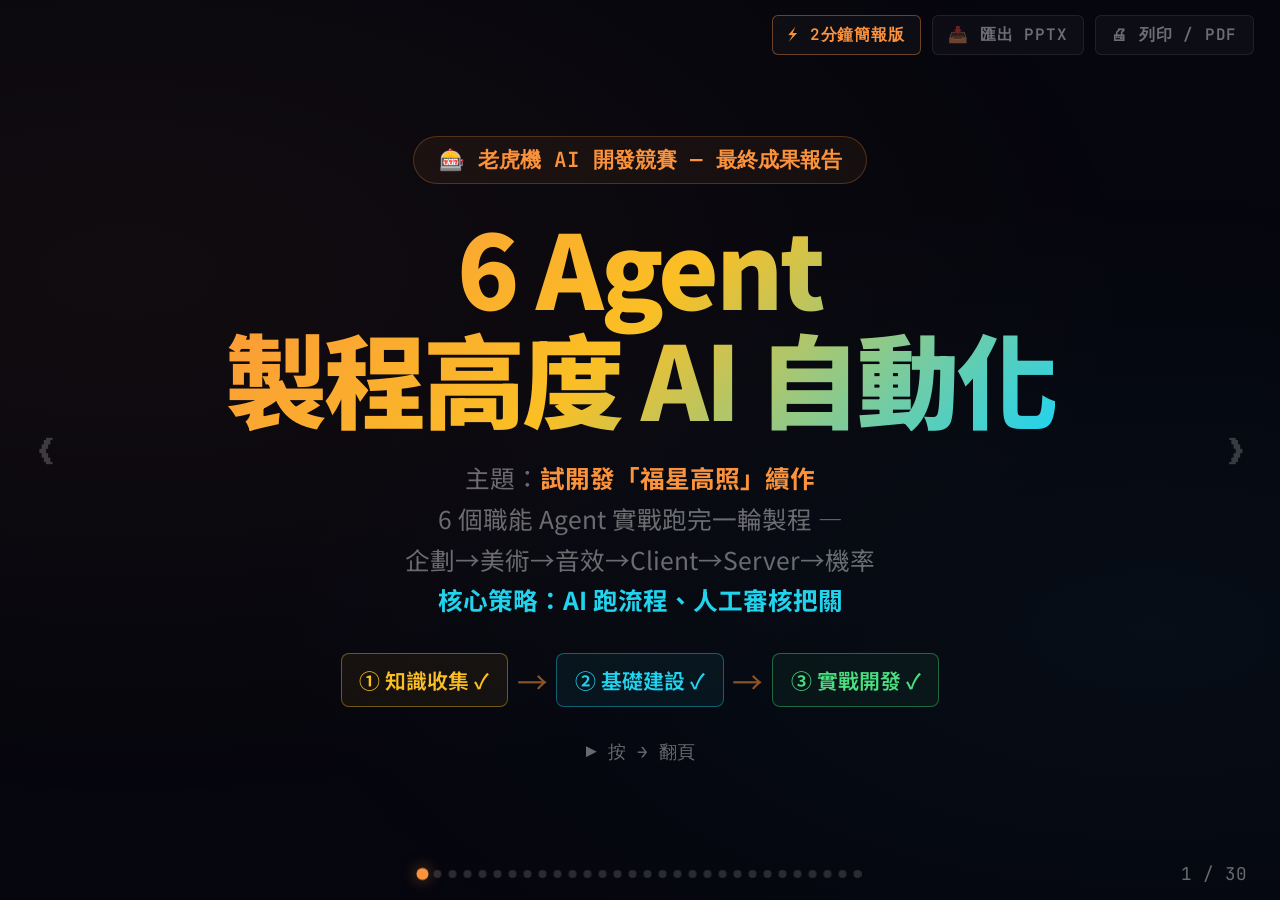
==== index.html @ bd250a68 "資安頁改框架(誠實縮範圍)：標題/lead 從『不只權限防注入冒充』(像全平台資安) 改為『守住最危險的兩個面——自動排程×記憶寫入』；lead 納入威脅模型(內部部署無對外服務攻擊面→真正風險在排程" ====
<!DOCTYPE html>
<html lang="zh-TW">
<head>
<meta charset="UTF-8">
<meta name="viewport" content="width=device-width, initial-scale=1.0">
<title>老虎機 AI 開發競賽 — 最終成果報告</title>
<link rel="preconnect" href="https://fonts.googleapis.com">
<link href="https://fonts.googleapis.com/css2?family=Noto+Sans+TC:wght@400;500;700;900&family=JetBrains+Mono:wght@400;600;700&display=swap" rel="stylesheet">
<style>
:root {
  --void: #06060e; --slab: #0c0c1a; --raised: #111128;
  --stroke: rgba(255,255,255,.08); --dim: rgba(255,255,255,.4); --txt: #e8e8f0;
  --purple: #b07aff; --cyan: #22d3ee; --lime: #4ade80;
  --amber: #fbbf24; --rose: #fb7185; --orange: #fb923c; --blue: #60a5fa;
  --mono: 'JetBrains Mono', monospace; --sans: 'Noto Sans TC', system-ui, sans-serif;
}
*,*::before,*::after{margin:0;padding:0;box-sizing:border-box}
html{font-size:22px}
body{font-family:var(--sans);background:var(--void);color:var(--txt);height:100vh;width:100vw;overflow:hidden;-webkit-font-smoothing:antialiased}
body::after{content:'';position:fixed;inset:0;background:radial-gradient(ellipse 80% 60% at 10% 30%,rgba(251,146,60,.05),transparent),radial-gradient(ellipse 70% 50% at 90% 70%,rgba(34,211,238,.04),transparent);pointer-events:none;z-index:0}
#progress{position:fixed;top:0;left:0;height:3px;z-index:200;background:linear-gradient(90deg,var(--orange),var(--amber),var(--cyan));transition:width .35s ease}
.deck{position:relative;width:100vw;height:100vh;z-index:1}
.slide{position:absolute;inset:0;display:flex;padding:1.5rem 4vw;opacity:0;pointer-events:none;transition:opacity .45s ease;overflow-y:auto}
.slide.active{opacity:1;pointer-events:auto}
.inner{width:100%;max-width:none;display:flex;flex-direction:column;gap:1.1rem;margin:auto}
.eyebrow{font-family:var(--mono);font-size:.85rem;font-weight:600;letter-spacing:.18em;text-transform:uppercase;color:var(--orange)}
h2{font-size:clamp(1.8rem,3.3vw,3rem);font-weight:900;line-height:1.2;letter-spacing:-.02em}
.lead{font-size:1.12rem;color:var(--dim);line-height:1.65;max-width:62ch}
.accent-p{color:var(--purple);font-weight:700} .accent-c{color:var(--cyan);font-weight:700}
.accent-l{color:var(--lime);font-weight:700} .accent-a{color:var(--amber);font-weight:700}
.accent-r{color:var(--rose);font-weight:700} .accent-o{color:var(--orange);font-weight:700}
.accent-b{color:var(--blue);font-weight:700}
.panel{background:var(--slab);border:1px solid var(--stroke);border-radius:10px;padding:1.4rem 1.5rem;position:relative;overflow:hidden}
.panel::before{content:'';position:absolute;top:0;left:0;right:0;height:2px}
.panel-p::before{background:var(--purple)} .panel-c::before{background:var(--cyan)}
.panel-l::before{background:var(--lime)} .panel-a::before{background:var(--amber)}
.panel-r::before{background:var(--rose)} .panel-o::before{background:var(--orange)}
.panel-b::before{background:var(--blue)}
.panel-title{font-size:1.2rem;font-weight:700;margin-bottom:.4rem}
.panel-body{font-size:1.05rem;color:var(--dim);line-height:1.6}
.g2{display:grid;grid-template-columns:1fr 1fr;gap:1.1rem}
.g3{display:grid;grid-template-columns:repeat(3,1fr);gap:1.1rem}
.g4{display:grid;grid-template-columns:repeat(4,1fr);gap:1rem}
.pill{display:inline-flex;align-items:center;gap:.35rem;border-radius:99px;padding:.3rem .9rem;font-size:.95rem;font-weight:600;border:1px solid}
.pill-o{background:rgba(251,146,60,.1);border-color:rgba(251,146,60,.3);color:var(--orange)}
.pill-c{background:rgba(34,211,238,.08);border-color:rgba(34,211,238,.25);color:var(--cyan)}
.pill-a{background:rgba(251,191,36,.1);border-color:rgba(251,191,36,.3);color:var(--amber)}
.pill-l{background:rgba(74,222,128,.1);border-color:rgba(74,222,128,.3);color:var(--lime)}
.pill-p{background:rgba(176,122,255,.1);border-color:rgba(176,122,255,.3);color:var(--purple)}
.pill-r{background:rgba(251,113,133,.1);border-color:rgba(251,113,133,.3);color:var(--rose)}
.pill-b{background:rgba(96,165,250,.1);border-color:rgba(96,165,250,.3);color:var(--blue)}
.pipe{display:flex;align-items:center;gap:.4rem;flex-wrap:wrap;justify-content:center}
.node{background:var(--raised);border:1.5px solid var(--stroke);border-radius:8px;padding:.6rem 1rem;font-weight:600;font-size:1.05rem;text-align:center;white-space:nowrap}
.arrow{color:var(--orange);opacity:.55;font-size:1.4rem;flex-shrink:0}
.hero-title{font-size:clamp(3.5rem,8vw,6rem);font-weight:900;line-height:1.08;letter-spacing:-.03em;background:linear-gradient(135deg,var(--orange),var(--amber) 50%,var(--cyan));-webkit-background-clip:text;-webkit-text-fill-color:transparent;background-clip:text}
.hero-badge{font-family:var(--mono);font-size:.95rem;font-weight:600;color:var(--orange);border:1px solid rgba(251,146,60,.25);background:rgba(251,146,60,.06);padding:.4rem 1.1rem;border-radius:99px;display:inline-block}
.hero-hint{font-family:var(--mono);font-size:.8rem;color:var(--dim)}
.metric{font-family:var(--mono);font-weight:700;line-height:1;font-size:clamp(1.8rem,4vw,3rem)}
.metric-label{font-size:.8rem;color:var(--dim);margin-top:.3rem}
.fill{border:1.5px dashed rgba(251,191,36,.45);background:rgba(251,191,36,.04);border-radius:8px;padding:.7rem .9rem;color:var(--amber);font-size:.85rem;line-height:1.6}
.fill::before{content:'✎ 待補　';font-family:var(--mono);font-weight:600;font-size:.72rem;letter-spacing:.05em;opacity:.85}
/* architecture layers */
.layers{display:flex;flex-direction:column;gap:.45rem}
.layer{display:grid;grid-template-columns:9rem 1fr;gap:.8rem;align-items:center;background:var(--slab);border:1px solid var(--stroke);border-left-width:3px;border-radius:9px;padding:.5rem .85rem}
.ly-name{font-weight:800;font-size:.9rem;line-height:1.15}
.ly-en{font-family:var(--mono);font-size:.6rem;letter-spacing:.08em;color:var(--dim);text-transform:uppercase;display:block;margin-top:.1rem}
.ly-body{display:flex;flex-wrap:wrap;gap:.35rem}
.chip{display:inline-flex;align-items:center;gap:.25rem;border:1px solid var(--stroke);background:var(--raised);border-radius:6px;padding:.22rem .55rem;font-size:.74rem;font-weight:600;white-space:nowrap;color:var(--txt)}
.chip b{font-weight:800}
.chip .k{font-family:var(--mono);font-size:.6rem;color:var(--dim);margin-right:.1rem}
/* process flow */
.flow{display:flex;align-items:stretch;gap:.3rem;justify-content:center;flex-wrap:wrap}
.stage{flex:1;min-width:8rem;background:var(--slab);border:1px solid var(--stroke);border-top-width:3px;border-radius:9px;padding:.7rem .7rem;text-align:center}
.stage .st-no{font-family:var(--mono);font-size:.7rem;color:var(--dim)}
.stage .st-t{font-weight:800;font-size:.95rem;margin:.15rem 0 .3rem}
.stage .st-d{font-size:.74rem;color:var(--dim);line-height:1.4}
.gate{display:flex;flex-direction:column;align-items:center;justify-content:center;color:var(--amber);font-size:.7rem;font-weight:700;align-self:center;min-width:2.4rem}
.gate .g-ico{font-size:1.2rem}
.loopbar{display:flex;align-items:center;gap:.6rem;border:1px dashed;border-radius:9px;padding:.55rem .9rem;font-size:.85rem}
.loop-rework{border-color:rgba(251,113,133,.4);background:rgba(251,113,133,.05)}
.loop-knowledge{border-color:rgba(74,222,128,.4);background:rgba(74,222,128,.05)}
.loop-ico{font-size:1.3rem;flex-shrink:0}
/* screenshots */
.shot{border:1px solid var(--stroke);border-radius:8px;overflow:hidden;background:#000;display:block;position:relative}
.shot img{display:block;width:100%;height:auto}
.shot::after{content:'🔍 點擊放大';position:absolute;top:6px;right:6px;font-family:var(--mono);font-size:.62rem;color:#fff;background:rgba(0,0,0,.62);border:1px solid rgba(255,255,255,.3);border-radius:5px;padding:.12rem .45rem;pointer-events:none;z-index:2}
.shot:hover::after{background:rgba(34,211,238,.85);color:#06060e}
.cap{font-size:.72rem;color:var(--dim);font-family:var(--mono);margin-top:.35rem;line-height:1.4}
/* screenshot placeholder slot (user fills later) */
.shot-slot{border:2px dashed rgba(34,211,238,.45);background:rgba(34,211,238,.04);border-radius:10px;display:flex;flex-direction:column;align-items:center;justify-content:center;text-align:center;padding:1.3rem 1rem;width:100%;height:100%;min-height:200px}
.shot-slot .ss-ico{font-size:1.9rem;opacity:.75}
.shot-slot .ss-t{font-weight:800;color:var(--cyan);margin-top:.45rem;font-size:1rem}
.shot-slot .ss-d{font-size:.78rem;color:var(--dim);margin-top:.3rem;line-height:1.5;max-width:34ch}
.shot-slot .ss-src{font-family:var(--mono);font-size:.68rem;color:var(--amber);margin-top:.6rem;border:1px solid rgba(251,191,36,.35);border-radius:6px;padding:.25rem .6rem;line-height:1.5}
/* function index */
.fidx{display:grid;grid-template-columns:repeat(3,1fr);gap:.7rem}
.fcard{background:var(--slab);border:1px solid var(--stroke);border-left-width:3px;border-radius:9px;padding:.8rem .9rem}
.fcard .fc-h{font-weight:800;font-size:1rem;margin-bottom:.25rem}
.fcard .fc-cap{font-size:.72rem;color:var(--dim);line-height:1.45;margin-bottom:.45rem}
.fcard .fc-link{font-family:var(--mono);font-size:.7rem;color:var(--amber);border:1px dashed rgba(251,191,36,.4);border-radius:6px;padding:.25rem .5rem;display:inline-block}
.fcard a.fc-link-live{color:#0a0a12;background:var(--amber);border:1px solid var(--amber);border-style:solid;font-weight:800;text-decoration:none;transition:filter .15s,transform .15s}
.fcard a.fc-link-live:hover{filter:brightness(1.1);transform:translateX(2px)}
.slide.active .a{animation:rise .5s ease both}
.slide.active .a:nth-child(1){animation-delay:.02s}
.slide.active .a:nth-child(2){animation-delay:.06s}
.slide.active .a:nth-child(3){animation-delay:.1s}
.slide.active .a:nth-child(4){animation-delay:.14s}
.slide.active .a:nth-child(5){animation-delay:.18s}
.slide.active .a:nth-child(6){animation-delay:.22s}
@keyframes rise{from{opacity:0;transform:translateY(10px)}to{opacity:1;transform:translateY(0)}}
.dots{position:fixed;bottom:1rem;left:50%;transform:translateX(-50%);display:flex;gap:7px;z-index:99;max-width:80vw;flex-wrap:wrap;justify-content:center}
.dot{width:8px;height:8px;border-radius:50%;background:rgba(255,255,255,.15);border:none;cursor:pointer;transition:all .25s}
.dot.on{background:var(--orange);transform:scale(1.5);box-shadow:0 0 10px rgba(251,146,60,.5)}
.nav-btn{position:fixed;top:50%;transform:translateY(-50%);font-size:1.6rem;color:rgba(255,255,255,.2);background:none;border:none;cursor:pointer;padding:1.2rem;z-index:99;transition:color .2s}
.nav-btn:hover{color:var(--orange)}
.nav-prev{left:.4rem} .nav-next{right:.4rem}
.pg{position:fixed;bottom:.7rem;right:1.5rem;font-family:var(--mono);font-size:.8rem;color:var(--dim);z-index:99}
.topbar{position:fixed;top:.7rem;right:1.2rem;z-index:120;display:flex;gap:.5rem}
.btn{font-family:var(--mono);font-size:.72rem;font-weight:600;letter-spacing:.05em;color:var(--dim);border:1px solid var(--stroke);background:rgba(255,255,255,.03);padding:.35rem .7rem;border-radius:6px;cursor:pointer;transition:all .2s}
.btn:hover{color:var(--orange);border-color:rgba(251,146,60,.4)}
.timeline{display:grid;grid-template-columns:6rem 1fr;gap:.4rem .8rem;font-size:1rem}
.timeline .t-date{color:var(--amber);font-family:var(--mono);font-weight:600;text-align:right;font-size:.9rem}
.timeline .t-bar{border-left:2px solid rgba(255,255,255,.1);padding-left:.8rem;padding-bottom:.6rem}
/* comparison table (vs personal agent) */
.cmp{border:1px solid var(--stroke);border-radius:12px;overflow:hidden;background:var(--slab)}
.cmp-row{display:grid;grid-template-columns:6.5rem 1fr 1.25fr}
.cmp-row>div{padding:.6rem .85rem;font-size:.84rem;line-height:1.5;border-top:1px solid var(--stroke);display:flex;align-items:center;gap:.4rem}
.cmp-row:first-child>div{border-top:none}
.cmp-row .lbl{font-weight:800;color:var(--purple);background:rgba(176,122,255,.06);font-size:.85rem}
.cmp-row .them{color:var(--dim)}
.cmp-row .you{background:rgba(74,222,128,.06)}
.cmp-row .ic{flex:none;font-weight:800}
.cmp-row .them .ic{color:var(--rose)} .cmp-row .you .ic{color:var(--lime)}
.cmp-head>div{font-weight:800;font-size:.82rem;padding:.65rem .85rem}
.cmp-head .lbl{background:transparent;color:var(--dim)}
.cmp-head .them{color:var(--rose);background:rgba(251,113,133,.1)}
.cmp-head .you{color:var(--lime);background:rgba(74,222,128,.12)}
@media(max-width:900px){.cmp-row{grid-template-columns:4.5rem 1fr 1fr}.cmp-row>div{font-size:.7rem;padding:.4rem .5rem}}
/* architecture flow diagram */
.archflow{display:flex;flex-direction:column;align-items:center;gap:.3rem}
.arch-box{width:100%;background:var(--raised);border:1px solid var(--stroke);border-top:3px solid var(--ac,var(--stroke));border-radius:9px;padding:.55rem .9rem;font-size:.88rem;text-align:center}
.arch-ar{color:var(--orange);font-weight:700;font-size:.78rem;font-family:var(--mono);opacity:.85;line-height:1}
.arch-agents{display:flex;gap:.5rem;flex-wrap:wrap;justify-content:center;width:100%}
.arch-agents .ag{flex:1;min-width:5.2rem;text-align:center;background:var(--raised);border:1px solid var(--stroke);border-bottom:3px solid var(--ac);border-radius:9px;padding:.5rem .35rem;font-weight:800;font-size:.9rem;color:var(--txt)}
.arch-3{display:grid;grid-template-columns:repeat(3,1fr);gap:.5rem;width:100%}
.arch-3 .arch-box{text-align:left}
@media(max-width:900px){.arch-3{grid-template-columns:1fr}.arch-agents .ag{min-width:28%}}
@media(max-width:900px){html{font-size:16px}.slide{padding:1rem .8rem}.inner{gap:.7rem}.g2,.g3,.g4,.fidx{grid-template-columns:1fr}.nav-btn{display:none}.hero-title{font-size:2rem}.flow{flex-direction:column}.gate{flex-direction:row;gap:.4rem}}
@media print{body{height:auto;overflow:visible}.slide{position:relative;opacity:1!important;page-break-after:always;height:100vh}.nav-btn,.dots,.pg,.topbar,#progress{display:none}}
</style>
</head>
<body>
<div id="progress" style="width:0"></div>
<div class="topbar"><a class="btn" href="pitch.html" style="text-decoration:none;color:var(--orange);border-color:rgba(251,146,60,.4)">⚡ 2分鐘簡報版</a><button class="btn" id="pptxBtn">📥 匯出 PPTX</button><button class="btn" onclick="window.print()">🖨 列印 / PDF</button></div>
<div class="deck">

<!-- 0 · COVER -->
<section class="slide active" data-slide="0">
<div class="inner" style="align-items:center;text-align:center;gap:1.2rem">
  <div class="a hero-badge">&#127920; 老虎機 AI 開發競賽 &mdash; 最終成果報告</div>
  <h1 class="a hero-title">6 Agent<br>製程高度 AI 自動化</h1>
  <p class="a lead" style="text-align:center;margin:0 auto">
    主題：<strong class="accent-o">試開發「福星高照」續作</strong><br>
    6 個職能 Agent 實戰跑完一輪製程 &mdash; <span style="white-space:nowrap">企劃→美術→音效→Client→Server→機率</span><br>
    <strong class="accent-c">核心策略：AI 跑流程、人工審核把關</strong>
  </p>
  <div class="a pipe" style="margin:.3rem 0">
    <div class="node" style="border-color:rgba(251,191,36,.4);background:rgba(251,191,36,.06);color:var(--amber);padding:.5rem .8rem;font-size:.95rem">&#9312; 知識收集 ✓</div>
    <div class="arrow">&rarr;</div>
    <div class="node" style="border-color:rgba(34,211,238,.4);background:rgba(34,211,238,.06);color:var(--cyan);padding:.5rem .8rem;font-size:.95rem">&#9313; 基礎建設 ✓</div>
    <div class="arrow">&rarr;</div>
    <div class="node" style="border-color:rgba(74,222,128,.4);background:rgba(74,222,128,.06);color:var(--lime);padding:.5rem .8rem;font-size:.95rem">&#9314; 實戰開發 ✓</div>
  </div>
  <div class="a hero-hint">&#9654; 按 → 翻頁</div>
</div>
</section>
<!-- 1 · 摘要 -->
<section class="slide" data-slide="1">
<div class="inner">
  <div><span class="a eyebrow" style="color:var(--cyan)">Executive Summary</span><h2 class="a">一頁看懂這次競賽成果</h2></div>
  <div class="a g4">
    <div class="panel panel-c" style="padding:1rem;text-align:center"><div class="metric accent-c">6</div><div class="metric-label">職能 Agent 全數上線運作</div></div>
    <div class="panel panel-l" style="padding:1rem;text-align:center"><div class="metric accent-l">1</div><div class="metric-label">完整老虎機 Demo（福星高照）</div></div>
    <div class="panel panel-a" style="padding:1rem;text-align:center"><div class="metric accent-a">3 階段</div><div class="metric-label">知識收集→建置→實戰，製程跑通</div></div>
    <div class="panel panel-o" style="padding:1rem;text-align:center"><div class="metric accent-o">越做越快</div><div class="metric-label">各職能實測已縮短部分開發時間；全製程化進行中</div></div>
  </div>
  <div class="a g3">
    <div class="panel panel-r" style="padding:1.1rem"><div class="panel-title" style="color:var(--rose);font-size:1.05rem">做了什麼</div><div class="panel-body" style="font-size:.9rem">為 6 個職能各建一個 AI Agent，以<strong>試開發福星高照續作</strong>為場景，跑通完整開發製程。</div></div>
    <div class="panel panel-c" style="padding:1.1rem"><div class="panel-title" style="color:var(--cyan);font-size:1.05rem">怎麼做</div><div class="panel-body" style="font-size:.9rem"><strong class="accent-c">AI 跑流程、人工審核把關</strong>；串行流程改為多職能平行，搭配記憶與自動學習迴路。</div></div>
    <div class="panel panel-l" style="padding:1.1rem"><div class="panel-title" style="color:var(--lime);font-size:1.05rem">價值</div><div class="panel-body" style="font-size:.9rem">真正的成果是<strong class="accent-l">一套會持續累積經驗、讓每款老虎機越做越快的 AI 製程框架</strong>，這款「福星高照」是它跑出的第一個成品。</div></div>
  </div>
</div>
</section>
<!-- 2 · 痛點與目標 -->
<section class="slide" data-slide="2">
<div class="inner">
  <div><span class="a eyebrow">Problem &amp; Goal</span><h2 class="a">為什麼做：痛點 → 對應目標</h2></div>
  <p class="a lead" style="font-size:.95rem;max-width:none">本次以「<strong class="accent-o">試開發福星高照續作</strong>、沿用既有 Code／素材」為場景，專注驗證 AI 製程能不能解掉這三個長年痛點：</p>
  <div class="a" style="display:grid;grid-template-columns:1fr 2rem 1fr;gap:.6rem;align-items:stretch;font-size:.92rem;line-height:1.45">
    <div style="font-weight:800;color:var(--rose);font-size:.85rem">&#128293; 開發痛點</div><div></div><div style="font-weight:800;color:var(--lime);font-size:.85rem">&#127919; 對應目標（怎麼解）</div>

    <div class="panel panel-r" style="padding:.75rem .95rem"><strong>重複性高</strong><br>每台新機台都要重做規格、素材、數值</div>
    <div style="display:flex;align-items:center;justify-content:center;color:var(--orange);font-size:1.4rem;font-weight:800">→</div>
    <div class="panel panel-l" style="padding:.75rem .95rem"><strong class="accent-l">精華淬鍊、延續到下一款</strong><br>共用框架／同類型 Agent 把規格、數值、做法的精華淬鍊保留，下一款承接再改良</div>

    <div class="panel panel-r" style="padding:.75rem .95rem"><strong>知識散落</strong><br>競品、舊規格、美術經驗散各處，難傳承</div>
    <div style="display:flex;align-items:center;justify-content:center;color:var(--orange);font-size:1.4rem;font-weight:800">→</div>
    <div class="panel panel-l" style="padding:.75rem .95rem">各職能建<strong class="accent-l">完整知識庫 Agent</strong><br>知識沉澱可複用 ＋ <strong>自動學習、把經驗變 Skill</strong>，越用越強</div>

    <div class="panel panel-r" style="padding:.75rem .95rem"><strong>迭代慢</strong><br>修改調整需大量人工重複操作</div>
    <div style="display:flex;align-items:center;justify-content:center;color:var(--orange);font-size:1.4rem;font-weight:800">→</div>
    <div class="panel panel-l" style="padding:.75rem .95rem"><strong class="accent-l">AI 不怕重複、不喊累</strong><br>繁瑣的重複修改交給 AI，人專注在審核與決策</div>
  </div>
</div>
</section>
<!-- 5 · 實證① 做出來了（Demo） -->
<section class="slide" data-slide="7">
<div class="inner" style="gap:.8rem">
  <div><span class="a eyebrow" style="color:var(--lime)">Evidence · 1/2</span><h2 class="a">實證①：做出來了 — 福星高照 Demo</h2></div>
  <div class="a g2" style="grid-template-columns:1.6fr 1fr;align-items:stretch">
    <div style="display:flex;flex-direction:column;gap:.4rem;justify-content:center">
      <video controls preload="none" playsinline poster="assets/demo-fuxing.png" style="width:100%;max-height:58vh;border:1px solid var(--stroke);border-radius:8px;background:#000;display:block">
        <source src="assets/fuxing6-demo.mp4" type="video/mp4">
        您的瀏覽器不支援影片播放，<a href="assets/fuxing6-demo.mp4" style="color:var(--lime)">點此下載觀看</a>。
      </video>
      <div class="cap">&#9654; 點擊播放完整 Demo（含遊戲音效，1:56）　·　<a href="assets/fuxing6-demo.mp4" target="_blank" style="color:var(--lime)">開新視窗看大圖</a></div>
    </div>
    <div style="display:flex;flex-direction:column;gap:.6rem;justify-content:center">
      <div class="panel panel-l" style="padding:1rem">
        <div class="panel-title" style="color:var(--lime);font-size:1rem">&#127881; 這是成果本體</div>
        <div class="panel-body" style="font-size:.88rem">由 <strong class="accent-l">6 職能 Agent 協作</strong>產出的一台<strong>可運行老虎機</strong> —— 規格、美術、音效、程式、機率全部跑過 AI 製程＋人工審核。</div>
      </div>
      <div class="panel panel-o" style="padding:1rem">
        <div class="panel-title" style="color:var(--orange);font-size:1rem">&#9989; 不是 demo 殼，是可產品化版本</div>
        <div class="panel-body" style="font-size:.85rem">底層 Client／Server／機率直接採用 <strong class="accent-o">RD4 的 Macross API 共用架構</strong>，產出即<strong>可直接產品化</strong>的版本。</div>
      </div>
    </div>
  </div>
</div>
</section>
<!-- 6 · 實證② 治理：雙儀表板 -->
<section class="slide" data-slide="8">
<div class="inner" style="gap:.8rem">
  <div><span class="a eyebrow" style="color:var(--cyan)">Evidence · 2/2</span><h2 class="a">實證②：6 Agent 製程留痕 — 看得到、可治理</h2></div>
  <p class="a lead" style="font-size:.9rem;max-width:none;line-height:1.5">Demo 是成果，儀表板是<strong class="accent-c">證據</strong>：開發福星高照的 6 個 Agent 真的各自被呼叫、有 Token 消耗、有日誌可追溯。它們與捕魚機／iGaming 等其他產線 Agent 同掛在一套<strong class="accent-c">共用治理平台</strong>——正印證框架<strong class="accent-l">一次建好、多產品共用</strong>。</p>
  <div class="a g2" style="align-items:stretch">
    <div style="display:flex;flex-direction:column">
      <a class="shot" href="assets/dash-audit.png" target="_blank" style="flex:1;min-height:150px">
        <img src="assets/dash-audit.png" alt="使用治理儀表板" style="display:none;width:100%;max-height:200px;object-fit:contain;object-position:top" onload="this.style.display='block';this.nextElementSibling.style.display='none'">
        <div class="shot-slot"><div class="ss-ico">📊</div><div class="ss-t">使用治理儀表板 <span style="font-family:var(--mono);font-size:.62rem;color:var(--dim)">:3081</span></div><div class="ss-d"><strong>目的：看「每個 Agent 做了什麼、花多少」</strong>—— 工具呼叫、Token 用量、對話可追溯，證明 6 個 Agent 真在運作。</div><div class="ss-src">127.0.0.1:3081 → 成員/稽核分頁；列表篩「虎機」只留本競賽 6 Agent、遮罩帳號後再截 → assets/dash-audit.png</div></div>
      </a>
    </div>
    <div style="display:flex;flex-direction:column">
      <a class="shot" href="assets/dash-health.png" target="_blank" style="flex:1;min-height:150px">
        <img src="assets/dash-health.png" alt="健康監控儀表板" style="display:none;width:100%;max-height:200px;object-fit:contain;object-position:top" onload="this.style.display='block';this.nextElementSibling.style.display='none'">
        <div class="shot-slot" style="border-color:rgba(74,222,128,.45);background:rgba(74,222,128,.04)"><div class="ss-ico">💓</div><div class="ss-t" style="color:var(--lime)">健康監控儀表板 <span style="font-family:var(--mono);font-size:.62rem;color:var(--dim)">:3080</span></div><div class="ss-d"><strong>目的：看「系統健不健康」</strong>—— Gateway 與各 Agent 的存活、uptime、狀態，問題即時發現、不影響使用者。</div><div class="ss-src">127.0.0.1:3080（免登入，直接截）<br>→ assets/dash-health.png</div></div>
      </a>
    </div>
  </div>
  <div class="a panel panel-l" style="padding:.7rem .95rem;border:1px solid rgba(74,222,128,.3)"><div style="font-size:.88rem"><strong class="accent-l">&#128200; 真的在用，不是 demo</strong> —— 這套 AI Agent 平台已是<strong>商用研四部門</strong>的日常工具：<strong>近 30 天 55 位、近 7 天 36 位同仁實際使用</strong>（治理儀表板統計，數據類 Agent 為大宗）。本次 6 個老虎機 Agent 就<strong>建在這套部門已驗證、日常在用的平台</strong>上。</div></div>
  <div class="a panel panel-c" style="padding:.75rem .95rem">
    <div class="panel-body" style="font-size:.85rem;line-height:1.65">&#128172; <strong class="accent-c">不只看得到，還能「問」</strong>：使用治理儀表板內建 <strong>AI 對話查詢</strong>（見左圖右下角），用自然語言即可問 <strong class="accent-c">Agent 效能與成本</strong>、<strong class="accent-l">使用者行為</strong>、<strong class="accent-a">系統整體統計</strong> —— 例：「福星高照這週哪個 Agent 消耗最多 Token？」「列出 6 個 Agent 的工具呼叫排名」</div>
  </div>
</div>
</section>
<!-- 9 · 各職能成果（連結索引） -->
<section class="slide" data-slide="13">
<div class="inner">
  <div><span class="a eyebrow" style="color:var(--orange)">Results by Function</span><h2 class="a">各職能實戰成果</h2></div>
  <p class="a lead" style="max-width:none;font-size:.92rem;line-height:1.5">6 職能各自的能力與實際產出，由<strong class="accent-o">各職能負責人</strong>提供連結 —— <strong class="accent-l">各職能實測：AI 在多個環節已縮短開發時間</strong>（Before/After 見各連結）。目前各環節仍需人工串接與審核、<strong>尚非全程自動化</strong>；「<strong class="accent-c">全製程化</strong>」是我們的下一步目標。</p>
  <div class="a fidx" id="fidx"></div>
</div>
</section>
<!-- 4 · 完整技術架構 -->
<section class="slide" data-slide="4">
<div class="inner" style="gap:.8rem">
  <div><span class="a eyebrow" style="color:var(--purple)">System Architecture</span><h2 class="a">系統架構：完整技術架構</h2></div>
  <div class="a" style="width:100%;margin:0 auto">
  <svg viewBox="0 0 1000 392" style="width:100%;height:auto;display:block" font-family="Noto Sans TC, sans-serif">
    <defs>
      <marker id="ah" markerWidth="9" markerHeight="9" refX="5" refY="4" orient="auto"><path d="M0,0 L8,4 L0,8 z" fill="#fb923c"/></marker>
    </defs>
    <!-- 接入層 -->
    <rect x="40" y="10" width="920" height="42" rx="9" fill="#13132b" stroke="#fb923c" stroke-width="1.5"/>
    <text x="500" y="36" text-anchor="middle" font-size="14.5"><tspan fill="#fb923c" font-weight="800">接入層 Ingress</tspan><tspan fill="#cfd8e3">　使用者 · 🌐 WebUI · Telegram／Discord Bot</tspan></text>
    <line x1="500" y1="52" x2="500" y2="66" stroke="#fb923c" stroke-width="2" marker-end="url(#ah)"/>
    <!-- 編排層 -->
    <rect x="40" y="68" width="920" height="50" rx="9" fill="#15102b" stroke="#b07aff" stroke-width="1.5"/>
    <text x="500" y="89" text-anchor="middle" font-size="14.5" fill="#b07aff" font-weight="800">編排層 · OpenClaw Gateway</text>
    <text x="500" y="108" text-anchor="middle" font-size="11.5" fill="#b8c2d0">多 Agent 路由 · 排程 · 權限隔離 · 👁 人工審核節點 · ⚡ Skill 淬鍊上線</text>
    <line x1="500" y1="118" x2="500" y2="136" stroke="#fb923c" stroke-width="2" marker-end="url(#ah)"/>
    <text x="512" y="132" font-size="10.5" fill="#9fb3c8">分派</text>
    <!-- 6 職能 Agent -->
    <g font-weight="800">
      <rect x="40"  y="140" width="146" height="54" rx="9" fill="#13231a" stroke="#4ade80" stroke-width="1.5"/><text x="113"  y="167" text-anchor="middle" font-size="20">🎰</text><text x="113"  y="186" text-anchor="middle" font-size="13" fill="#4ade80">企劃</text>
      <rect x="195" y="140" width="146" height="54" rx="9" fill="#0f2630" stroke="#22d3ee" stroke-width="1.5"/><text x="268"  y="167" text-anchor="middle" font-size="20">🎨</text><text x="268"  y="186" text-anchor="middle" font-size="13" fill="#22d3ee">美術</text>
      <rect x="350" y="140" width="146" height="54" rx="9" fill="#2a1620" stroke="#fb7185" stroke-width="1.5"/><text x="423"  y="167" text-anchor="middle" font-size="20">🎵</text><text x="423"  y="186" text-anchor="middle" font-size="13" fill="#fb7185">音效</text>
      <rect x="505" y="140" width="146" height="54" rx="9" fill="#1c1633" stroke="#b07aff" stroke-width="1.5"/><text x="578"  y="167" text-anchor="middle" font-size="20">💻</text><text x="578"  y="186" text-anchor="middle" font-size="13" fill="#b07aff">Client</text>
      <rect x="660" y="140" width="146" height="54" rx="9" fill="#101e33" stroke="#60a5fa" stroke-width="1.5"/><text x="733"  y="167" text-anchor="middle" font-size="20">🖥️</text><text x="733"  y="186" text-anchor="middle" font-size="13" fill="#60a5fa">Server</text>
      <rect x="815" y="140" width="145" height="54" rx="9" fill="#2a1d10" stroke="#fb923c" stroke-width="1.5"/><text x="887"  y="167" text-anchor="middle" font-size="20">🎲</text><text x="887"  y="186" text-anchor="middle" font-size="13" fill="#fb923c">機率</text>
    </g>
    <line x1="500" y1="194" x2="500" y2="212" stroke="#fb923c" stroke-width="2" marker-end="url(#ah)"/>
    <text x="512" y="208" font-size="10.5" fill="#9fb3c8">各自調用</text>
    <!-- 模型 / 記憶 / 工具 -->
    <rect x="40"  y="216" width="293" height="70" rx="9" fill="#0f2630" stroke="#22d3ee" stroke-width="1.5"/>
    <text x="186" y="238" text-anchor="middle" font-size="13.5" fill="#22d3ee" font-weight="800">模型層</text>
    <text x="186" y="257" text-anchor="middle" font-size="10.5" fill="#b8c2d0">想·雲端：GPT-5.5／Claude Opus 4.8／Gemini 3.1</text>
    <text x="186" y="273" text-anchor="middle" font-size="10.5" fill="#b8c2d0">記·本地 Qwen 系列：3.6／Embedding／Reranker</text>
    <rect x="353" y="216" width="294" height="70" rx="9" fill="#13231a" stroke="#4ade80" stroke-width="1.5"/>
    <text x="500" y="238" text-anchor="middle" font-size="13.5" fill="#4ade80" font-weight="800">記憶與知識層</text>
    <text x="500" y="257" text-anchor="middle" font-size="10.5" fill="#b8c2d0">各 Agent 獨立知識庫</text>
    <text x="500" y="273" text-anchor="middle" font-size="10.5" fill="#b8c2d0">學習迴路 · 對話即更新</text>
    <rect x="667" y="216" width="293" height="70" rx="9" fill="#2a1d10" stroke="#fbbf24" stroke-width="1.5"/>
    <text x="813" y="238" text-anchor="middle" font-size="13.5" fill="#fbbf24" font-weight="800">工具層</text>
    <text x="813" y="257" text-anchor="middle" font-size="10.5" fill="#b8c2d0">MCP(Cocos/Spine/Penpot)·生圖/音效</text>
    <text x="813" y="273" text-anchor="middle" font-size="10.5" fill="#b8c2d0">設計/程式共編 · 瀏覽器自動化</text>
    <!-- 治理層（全程，含箭頭兩側包覆感） -->
    <text x="500" y="306" text-anchor="middle" font-size="10.5" fill="#9fb3c8">‖ 全程治理</text>
    <rect x="40" y="314" width="920" height="46" rx="9" fill="#2a1620" stroke="#fb7185" stroke-width="1.5"/>
    <text x="500" y="341" text-anchor="middle" font-size="13"><tspan fill="#fb7185" font-weight="800">治理層 Governance</tspan><tspan fill="#cfd8e3">　📊 使用治理 · 💓 健康監控儀表板 · 權限分級 · 資安/操作日誌/稽核可追溯</tspan></text>
  </svg>
  </div>
</div>
</section>
<!-- 10i · 多節點架構 -->
<section class="slide" id="multi-node" data-slide="10i">
<div class="inner" style="gap:.7rem">
  <div><span class="a eyebrow" style="color:var(--cyan)">Multi-Node Architecture</span><h2 class="a">多節點架構：大腦一台、手腳多台</h2></div>
  <p class="a lead" style="font-size:.88rem;max-width:none">Gateway「大腦」負責編排與服務；<strong>吃重或需特定環境的執行，外派到「執行節點」</strong>（機率＝獨立 Windows 機、美術＝同機的隔離角色）—— 算力隔離、平行不卡主腦、可水平擴充。</p>
  <div class="a" style="width:100%;margin:0 auto">
  <svg viewBox="0 0 1000 300" style="width:100%;height:auto;display:block" font-family="Noto Sans TC, sans-serif">
    <defs><marker id="ahn" markerWidth="9" markerHeight="9" refX="5" refY="4" orient="auto"><path d="M0,0 L8,4 L0,8 z" fill="#fb923c"/></marker></defs>
    <!-- Gateway 大腦 -->
    <rect x="230" y="10" width="540" height="60" rx="10" fill="#15102b" stroke="#b07aff" stroke-width="1.5"/>
    <text x="500" y="34" text-anchor="middle" font-size="15" fill="#b07aff" font-weight="800">🧠 大腦 · Gateway（一台 Mac）</text>
    <text x="500" y="55" text-anchor="middle" font-size="10.5" fill="#b8c2d0">多 Agent 路由 · 編排 · 記憶 ·（企劃／Client／Server／音效／ops 就地執行）</text>
    <!-- fan-out arrows to nodes -->
    <line x1="430" y1="70" x2="195" y2="118" stroke="#fb923c" stroke-width="2" marker-end="url(#ahn)"/>
    <line x1="500" y1="70" x2="500" y2="118" stroke="#fb923c" stroke-width="2" marker-end="url(#ahn)"/>
    <line x1="570" y1="70" x2="805" y2="118" stroke="#fb923c" stroke-width="2" marker-end="url(#ahn)"/>
    <text x="512" y="96" font-size="10.5" fill="#9fb3c8">派工到執行節點</text>
    <!-- 機率 node (Windows) -->
    <rect x="40" y="122" width="285" height="166" rx="10" fill="#2a1d10" stroke="#fb923c" stroke-width="1.5"/>
    <text x="182" y="150" text-anchor="middle" font-size="22">🎲</text>
    <text x="182" y="174" text-anchor="middle" font-size="14" fill="#fb923c" font-weight="800">機率執行節點</text>
    <text x="182" y="196" text-anchor="middle" font-size="11.5" fill="#fbbf24" font-weight="700">Windows 電腦（另一台）</text>
    <text x="182" y="220" text-anchor="middle" font-size="10.5" fill="#b8c2d0">Go 快測 · Monte Carlo</text>
    <text x="182" y="238" text-anchor="middle" font-size="10.5" fill="#b8c2d0">瀏覽器自動跑機率快測</text>
    <text x="182" y="263" text-anchor="middle" font-size="9.5" fill="#9fb3c8">算力密集 → 獨立機器跑</text>
    <!-- 美術 node -->
    <rect x="357" y="122" width="285" height="166" rx="10" fill="#0f2630" stroke="#22d3ee" stroke-width="1.5"/>
    <text x="499" y="150" text-anchor="middle" font-size="22">🎨</text>
    <text x="499" y="174" text-anchor="middle" font-size="14" fill="#22d3ee" font-weight="800">美術執行節點</text>
    <text x="499" y="196" text-anchor="middle" font-size="11.5" fill="#67e8f9" font-weight="700">同台 Mac · node 角色</text>
    <text x="499" y="220" text-anchor="middle" font-size="10.5" fill="#b8c2d0">Photoshop · Blender</text>
    <text x="499" y="238" text-anchor="middle" font-size="10.5" fill="#b8c2d0">Spine · Cocos</text>
    <text x="499" y="263" text-anchor="middle" font-size="9.5" fill="#9fb3c8">需創意軟體環境</text>
    <!-- 擴充 node -->
    <rect x="674" y="122" width="286" height="166" rx="10" fill="#13132b" stroke="#5b6472" stroke-width="1.5" stroke-dasharray="5 4"/>
    <text x="817" y="156" text-anchor="middle" font-size="22">➕</text>
    <text x="817" y="184" text-anchor="middle" font-size="14" fill="#cfd8e3" font-weight="800">可水平擴充</text>
    <text x="817" y="212" text-anchor="middle" font-size="10.5" fill="#9fb3c8">加一台節點</text>
    <text x="817" y="230" text-anchor="middle" font-size="10.5" fill="#9fb3c8">＝ 加算力／新環境</text>
  </svg>
  </div>
  <div class="a g3" style="gap:.7rem">
    <div class="panel panel-o" style="padding:.75rem .9rem"><div class="panel-title" style="color:var(--orange);font-size:.94rem">⚡ 算力隔離</div><div class="panel-body" style="font-size:.78rem">機率快測動輒模擬數百萬次 spin，放獨立機器跑，不卡大腦服務其他人。</div></div>
    <div class="panel panel-c" style="padding:.75rem .9rem"><div class="panel-title" style="color:var(--cyan);font-size:.94rem">🧩 環境隔離</div><div class="panel-body" style="font-size:.78rem">機率需 Windows 快測環境、美術需創意軟體環境 —— 各跑最適環境。</div></div>
    <div class="panel panel-l" style="padding:.75rem .9rem"><div class="panel-title" style="color:var(--lime);font-size:.94rem">📈 水平擴充</div><div class="panel-body" style="font-size:.78rem">手腳機器跑重活、大腦持續服務；要更多產能，加一台節點即可。</div></div>
  </div>
</div>
</section>
<!-- 5 · 多通道接入 -->
<section class="slide" data-slide="5">
<div class="inner" style="gap:.6rem">
  <div><span class="a eyebrow" style="color:var(--orange)">Multi-Channel Access</span><h2 class="a">多通道接入：在你慣用的地方找 Agent</h2></div>
  <p class="a lead" style="font-size:.9rem;max-width:none;line-height:1.5">同仁不必換工具 —— <strong>Telegram、Discord、自架 Open WebUI</strong> 都能用自然語言找對應 Agent，且不同通道各有擅長場景。</p>
  <div class="a" style="display:grid;grid-template-columns:1fr 1fr 1fr;gap:.4rem .7rem;align-items:start">
    <div style="font-weight:800;font-size:.86rem;color:var(--purple)">💬 Discord<br><span style="font-size:.72rem;color:var(--dim);font-weight:400">多人 × 多 Agent 議題討論：拉同仁＋對應 Agent 開議題（如「上週營收降低10%追蹤」），或拉多個 Agent 一起討論。</span></div>
    <div style="font-weight:800;font-size:.86rem;color:var(--cyan)">✈️ Telegram<br><span style="font-size:.72rem;color:var(--dim);font-weight:400">排程提醒／系統訊息分析：叫 Agent 做排程提醒；群組自動收系統訊息、彙整提醒（活動提醒、大事件儀表板）。</span></div>
    <div style="font-weight:800;font-size:.86rem;color:var(--lime)">🌐 Open WebUI（自架）<br><span style="font-size:.72rem;color:var(--dim);font-weight:400">內部自架、資料不外流：架在公司內網，<strong style="color:var(--lime)">介面與對話紀錄留在內網</strong>；ChatGPT 式完整介面、免安裝，瀏覽器直接與各職能 Agent 對話、開議題。</span></div>
    <a class="shot" href="assets/ch-discord.png" target="_blank"><img src="assets/ch-discord.png" alt="Discord 多人/多 Agent 議題討論" style="width:100%;height:168px;object-fit:contain;background:#05070b;display:block"></a>
    <a class="shot" href="assets/ch-telegram.png" target="_blank"><img src="assets/ch-telegram.png" alt="Telegram 排程提醒/系統訊息" style="width:100%;height:168px;object-fit:contain;background:#05070b;display:block"></a>
    <a class="shot" href="assets/ch-webui.png" target="_blank"><img src="assets/ch-webui.png" alt="Open WebUI 瀏覽器對話" style="width:100%;height:168px;object-fit:contain;background:#05070b;display:block"></a>
  </div>
</div>
</section>
<!-- 6 · 模型協作 -->
<section class="slide" data-slide="6">
<div class="inner" style="gap:.85rem">
  <div><span class="a eyebrow" style="color:var(--cyan)">Model Orchestration</span><h2 class="a">模型協作：每個任務，配最適合的模型</h2></div>
  <div class="a g3" style="gap:.8rem;align-items:stretch">
    <div class="panel panel-c" style="padding:1rem">
      <div class="panel-title" style="color:var(--cyan);font-size:1.02rem">&#129504; 推理與決策 <span style="font-size:1.08rem;font-weight:900;color:#06060e;background:var(--cyan);border-radius:7px;padding:.04rem .55rem;margin-left:.15rem">想</span><br><span style="font-size:.7rem;color:var(--dim);font-weight:400">雲端 LLM</span></div>
      <div class="panel-body" style="font-size:.82rem;margin-top:.4rem">
        &bull; <strong>GPT-5.5</strong> — Agent 主腦（備援：<strong>Kiro Opus 4.6</strong>）<br>
        &bull; <strong>Claude Opus 4.8</strong> — 程式碼規劃與開發（長思考）<br>
        &bull; <strong>Gemini 3.1 Pro</strong> — 輔助規格發想（多觀點）<br>
        &bull; <strong>本地 Qwen3.6</strong> — 高機敏資料<strong class="accent-l">就地</strong>解析（如禮品序號卡圖片），不外送雲端
      </div>
    </div>
    <div class="panel panel-l" style="padding:1rem">
      <div class="panel-title" style="color:var(--lime);font-size:1.02rem">&#128218; 記憶與檢索 <span style="font-size:1.08rem;font-weight:900;color:#06060e;background:var(--lime);border-radius:7px;padding:.04rem .55rem;margin-left:.15rem">記</span><br><span style="font-size:.7rem;color:var(--dim);font-weight:400">本地 vLLM</span></div>
      <div class="panel-body" style="font-size:.82rem;margin-top:.4rem">
        &bull; <strong>Qwen3-Embedding 8B</strong> — 把文字轉成 AI 可比對的向量<br>
        &bull; <strong>Qwen3-Reranker 8B</strong> — 相關度重排<br>
        &bull; <strong>Qwen3.6</strong> — 本地 LLM：判斷哪些對話值得記、入庫時擷取重點
      </div>
    </div>
    <div class="panel panel-a" style="padding:1rem">
      <div class="panel-title" style="color:var(--amber);font-size:1.02rem">&#127912; 生成 <span style="font-size:1.08rem;font-weight:900;color:#06060e;background:var(--amber);border-radius:7px;padding:.04rem .55rem;margin-left:.15rem">做</span><br><span style="font-size:.7rem;color:var(--dim);font-weight:400">素材模型</span></div>
      <div class="panel-body" style="font-size:.82rem;margin-top:.4rem">
        &bull; <strong>AI 生圖／修圖</strong> — ChatGPT 網頁生圖＋GPT Image API（省配額）· Freepik · Lovart（網頁工具串接）<br>
        &bull; <strong>ElevenLabs / Suno</strong> — 音效、配樂<br>
        &bull; 產出素材再經 Spine · PS · Cocos · 3D 等工具整合落地
      </div>
    </div>
  </div>
  <div class="a panel" style="border:1px solid var(--stroke);padding:.7rem .9rem">
    <div style="font-size:.84rem;font-weight:800;margin-bottom:.5rem">&#128269; 一句話任務，背後是一長串自動工具調用 <span style="color:var(--dim);font-weight:400;font-size:.74rem">—— 以美術 Agent 接到「做一顆 symbol」為例</span></div>
    <div style="display:flex;flex-wrap:wrap;gap:.32rem;align-items:center;font-size:.73rem;line-height:1.5">
      <span class="node" style="padding:.22rem .5rem;border-color:rgba(255,255,255,.28)">&#128172;「幫福星做一顆金元寶 symbol」</span>
      <span class="arrow">&rarr;</span>
      <span class="node" style="padding:.22rem .5rem;border-color:rgba(74,222,128,.45)"><b style="color:var(--lime)">記</b> 查知識庫＋參考專案</span>
      <span class="arrow">&rarr;</span>
      <span class="node" style="padding:.22rem .5rem;border-color:rgba(34,211,238,.45)"><b style="color:var(--cyan)">想</b> LLM 規劃風格與規格</span>
      <span class="arrow">&rarr;</span>
      <span class="node" style="padding:.22rem .5rem;border-color:rgba(251,191,36,.45)"><b style="color:var(--amber)">做</b> art-imagegen 生圖</span>
      <span class="arrow">&rarr;</span>
      <span class="node" style="padding:.22rem .5rem;border-color:rgba(251,191,36,.45)"><b style="color:var(--amber)">做</b> art-photoshop 去背修圖</span>
      <span class="arrow">&rarr;</span>
      <span class="node" style="padding:.22rem .5rem;border-color:rgba(34,211,238,.45)"><b style="color:var(--cyan)">想</b> cocos-validate＋vision 自檢 &#128274;</span>
      <span class="arrow" style="color:var(--rose)">&#8617;</span>
      <span class="node" style="padding:.22rem .5rem;border-color:rgba(251,113,133,.4);color:var(--rose)">沒過→自動修正重來</span>
      <span class="arrow">&rarr;</span>
      <span class="node" style="padding:.22rem .5rem;border-color:rgba(251,191,36,.45)"><b style="color:var(--amber)">做</b> spine 動畫匯出</span>
      <span class="arrow">&rarr;</span>
      <span class="node" style="padding:.22rem .5rem;border-color:rgba(74,222,128,.45)"><b style="color:var(--lime)">記</b> 寫回這次經驗</span>
      <span class="arrow">&rarr;</span>
      <span class="node" style="padding:.22rem .5rem;border-color:rgba(176,122,255,.45)">&#128064; 人工審核</span>
      <span class="arrow">&rarr;</span>
      <span class="node" style="padding:.22rem .5rem;border-color:rgba(74,222,128,.45)">&#10003; 交付</span>
    </div>
    <div style="font-size:.76rem;color:var(--dim);margin-top:.55rem">員工只丟<strong style="color:var(--txt)">一句自然語言</strong>，Agent 自動串起 <strong class="accent-l">記</strong>（檢索）→ <strong class="accent-c">想</strong>（決策）→ <strong class="accent-a">做</strong>（生成）共<strong style="color:var(--txt)">十多次工具調用與自我修正</strong> —— 全在背景完成，並隨時換上最新最強模型。</div>
  </div>
</div>
</section>
<!-- 6b · 為什麼 GPT-5.5 當主腦 -->
<section class="slide" data-slide="6b">
<div class="inner" style="gap:.8rem">
  <div><span class="a eyebrow" style="color:var(--cyan)">Why GPT-5.5 as the Brain</span><h2 class="a">為什麼選 GPT-5.5 當「主腦」</h2></div>
  <p class="a lead" style="font-size:.92rem;max-width:none;line-height:1.5">主腦要<strong>想清楚＋調對工具</strong>（一個任務常串十幾次工具）。選型<strong>不押「單一跑分第一」</strong>（各家排行榜互有勝負），而看兩個務實條件：<strong class="accent-l">能不能當 OpenClaw 後端</strong>、<strong class="accent-a">適不適合 agentic 任務</strong>：</p>
  <div class="a g3" style="gap:.8rem;align-items:stretch">
    <div class="panel panel-l" style="padding:1rem"><div class="panel-title" style="color:var(--lime);font-size:1rem">✅ 官方支援當後端（決定因素）</div><div class="panel-body" style="font-size:.85rem">GPT-5.5（Codex）是 OpenClaw <strong>官方支援</strong>的後端，可直接、穩定當 Agent 主腦 —— 這是最關鍵的硬條件。</div></div>
    <div class="panel panel-c" style="padding:1rem"><div class="panel-title" style="color:var(--cyan);font-size:1rem">🧠 頂尖 agentic 模型</div><div class="panel-body" style="font-size:.85rem">OpenAI 官方定位它「<strong>為 agentic 工作而生</strong>」；公開評測（Artificial Analysis）穩居<strong>第一梯隊</strong>（與 Opus 4.8 並列前段）。</div></div>
    <div class="panel panel-a" style="padding:1rem"><div class="panel-title" style="color:var(--amber);font-size:1rem">⚡ 正好擅長主腦要的事</div><div class="panel-body" style="font-size:.85rem">在<strong>終端／CLI 工作流、長上下文、抽象推論</strong>等任務領先 —— 主腦最吃這些（工具調用本身各家互有勝負）。</div></div>
  </div>
  <div class="a panel" style="border:1px solid var(--stroke);padding:.7rem .95rem"><div style="font-size:.85rem;line-height:1.6"><strong class="accent-r">為什麼不是 Claude Opus 4.8 當主腦？</strong> —— Opus 4.8 在多項評測也頂尖（甚至略前），<strong>但它的訂閱方案不能當 OpenClaw 後端（不支援）</strong> → 改用在<strong>程式／腳本</strong>（Claude Code，正好是它最強的領域）；主腦撞額度時<strong>備援自動切 Kiro Opus 4.6</strong>。</div></div>
  <div class="a" style="font-size:.72rem;color:var(--dim);text-align:center">公開評測來源：<a href="https://openai.com/index/introducing-gpt-5-5/" target="_blank" rel="noopener" style="color:var(--cyan)">OpenAI GPT-5.5 官方發布</a> ｜ <a href="https://artificialanalysis.ai/models" target="_blank" rel="noopener" style="color:var(--cyan)">Artificial Analysis 模型排行榜</a>（評審可自行查當前排名）</div>
</div>
</section>
<!-- 7 · 技術亮點 -->
<section class="slide" data-slide="9">
<div class="inner" style="gap:.9rem">
  <div><span class="a eyebrow" style="color:var(--purple)">Technical Highlights</span><h2 class="a">技術實作亮點</h2></div>
  <div class="a g3" style="gap:.7rem">
    <div class="panel panel-p a" style="padding:.9rem"><div class="panel-title" style="color:var(--purple);font-size:1rem">&#129504; 記憶 + 學習迴路</div><div class="panel-body" style="font-size:.83rem">記住歷次修正、交付前自檢，越用越準的正向循環（各 Agent 獨立記憶 scope）。</div></div>
    <div class="panel panel-l a" style="padding:.9rem"><div class="panel-title" style="color:var(--lime);font-size:1rem">&#9889; Skill 淬鍊上線</div><div class="panel-body" style="font-size:.83rem">對話經驗自動沉澱進記憶庫，再淬鍊成可執行 Skill（經人工審核上線）—— 不靠手動維護知識庫。</div></div>
    <div class="panel panel-o a" style="padding:.9rem"><div class="panel-title" style="color:var(--orange);font-size:1rem">&#128736; AI 工具鏈</div><div class="panel-body" style="font-size:.83rem">每個 Agent 配置專屬生成式／自動化工具，以 MCP・CLI・API・瀏覽器自動化操作。</div></div>
  </div>
  <div class="a g3" style="gap:.7rem">
    <div class="panel panel-r a" style="padding:.8rem"><div class="panel-title" style="color:var(--rose);font-size:.95rem">&#128274; 多用戶 × 權限隔離</div><div class="panel-body" style="font-size:.8rem">一個 Agent 同時服務多位使用者，各自獨立：分級授權（讀/寫/執行）、per-user Git 權限、資料與操作日誌逐人隔離。</div></div>
    <div class="panel panel-c a" style="padding:.8rem"><div class="panel-title" style="color:var(--cyan);font-size:.95rem">&#129504; 相似類型自動複用</div><div class="panel-body" style="font-size:.8rem">做新機台時，AI 自動比對、挑出<strong>相似規格/類型</strong>的既有框架與 Code 直接複用，不從零開始。</div></div>
    <div class="panel panel-a a" style="padding:.8rem"><div class="panel-title" style="color:var(--amber);font-size:.95rem">&#128640; 可擴展設計</div><div class="panel-body" style="font-size:.8rem">新增 Agent 只需灌知識 + 設工具鏈，不動核心。</div></div>
  </div>
  <div class="a panel panel-l" style="padding:.7rem .95rem;border:1px solid rgba(74,222,128,.3)"><div style="font-size:.88rem"><strong class="accent-l">&#128176; 成本低且固定（不隨用量增加）</strong> —— 整套工具＝<strong>固定月訂閱約 US$340</strong>（Codex $200・Claude Opus 4.8 $100〔與 AI 組開發共用〕・Kiro Opus 4.6 備援 $20・Gemini $20〔與 RD4 企劃組共用〕）＋ 本地自架模型（零 API 費）。<strong>非按 API 用量計費 → 多做一台機台，月成本幾乎不變</strong>。</div></div>
</div>
</section>
<!-- 9 · Harness Engineering -->
<section class="slide" id="harness" data-slide="10">
<div class="inner" style="gap:.7rem">
  <div><span class="a eyebrow" style="color:var(--purple)">Harness Engineering</span><h2 class="a">每個 Agent 都是「工程化」的，不只是一段 prompt</h2></div>
  <p class="a lead" style="font-size:.92rem;max-width:none">每個職能 Agent 背後，是一整套<strong class="accent-p">結構化、可維護、持續演進</strong>的工程結構（harness）—— 規範檔、協議文件、技能模組、知識庫，不是一句 prompt。這是「<strong class="accent-l">Agent 工程</strong>」，也是別人複製不來的深度。</p>
  <div class="a g3" style="gap:.6rem">
    <a class="panel panel-p a" href="functions/harness-examples.html#agents-md" target="_blank" style="padding:.85rem;display:block;text-decoration:none;color:inherit"><div class="panel-title" style="color:var(--purple);font-size:.98rem">📋 AGENTS.md 規則檔</div><div class="panel-body" style="font-size:.8rem">每個 Agent 約 <strong>300 行</strong>標準作業規則（.md），共用規範自動套用、持續維護。</div><div style="font-size:.7rem;color:var(--purple);margin-top:.35rem;font-family:var(--mono)">🔍 看實際範例 →</div></a>
    <a class="panel panel-c a" href="functions/harness-examples.html#docs-system" target="_blank" style="padding:.85rem;display:block;text-decoration:none;color:inherit"><div class="panel-title" style="color:var(--cyan);font-size:.98rem">📐 系統協議 docs/system</div><div class="panel-body" style="font-size:.8rem">把「怎樣算做完」寫成<strong>能自動檢查的規則</strong>：開工先讀必讀檔、用最新共用模組、交付前自檢、圖沒過關不准交。</div><div style="font-size:.7rem;color:var(--cyan);margin-top:.35rem;font-family:var(--mono)">🔍 看實際範例 →</div></a>
    <a class="panel panel-l a" href="functions/harness-examples.html#skills" target="_blank" style="padding:.85rem;display:block;text-decoration:none;color:inherit"><div class="panel-title" style="color:var(--lime);font-size:.98rem">🧩 Skills 技能模組</div><div class="panel-body" style="font-size:.8rem">把 SOP 包成可執行技能（美術 Agent 約 <strong>19 個</strong>：Cocos 驗證／美術 QC／Spine 匯出…）。</div><div style="font-size:.7rem;color:var(--lime);margin-top:.35rem;font-family:var(--mono)">🔍 看實際範例 →</div></a>
  </div>
  <div class="a g3" style="gap:.6rem">
    <a class="panel panel-a a" href="functions/harness-examples.html#tools-md" target="_blank" style="padding:.85rem;display:block;text-decoration:none;color:inherit"><div class="panel-title" style="color:var(--amber);font-size:.98rem">🔧 TOOLS.md 工具路由</div><div class="panel-body" style="font-size:.8rem">預配專屬工具鏈（MCP／CLI／API／瀏覽器自動化），開箱即用、統一維護。</div><div style="font-size:.7rem;color:var(--amber);margin-top:.35rem;font-family:var(--mono)">🔍 看實際範例 →</div></a>
    <a class="panel panel-o a" href="functions/harness-examples.html#knowledge" target="_blank" style="padding:.85rem;display:block;text-decoration:none;color:inherit"><div class="panel-title" style="color:var(--orange);font-size:.98rem">🧠 知識庫 + 記憶</div><div class="panel-body" style="font-size:.8rem">各職能<strong>獨立 knowledge/</strong> ＋ 學習記憶（對話即更新、越用越強）。</div><div style="font-size:.7rem;color:var(--orange);margin-top:.35rem;font-family:var(--mono)">🔍 看實際範例 →</div></a>
    <a class="panel panel-r a" href="functions/harness-examples.html#self-check" target="_blank" style="padding:.85rem;display:block;text-decoration:none;color:inherit"><div class="panel-title" style="color:var(--rose);font-size:.98rem">✅ 自驗證 Gate + 權限</div><div class="panel-body" style="font-size:.8rem">交付前自我檢查（跑契約 gates）；per-user Git 權限隔離。</div><div style="font-size:.7rem;color:var(--rose);margin-top:.35rem;font-family:var(--mono)">🔍 看實際範例 →</div></a>
  </div>
</div>
</section>
<!-- 10a2 · Agent 建置 -->
<section class="slide" id="agent-build" data-slide="10a2">
<div class="inner" style="gap:.8rem">
  <div><span class="a eyebrow" style="color:var(--cyan)">Agent Setup</span><h2 class="a">Agent 怎麼建起來</h2></div>
  <div class="a panel panel-c" style="padding:.65rem .9rem">
    <div style="font-size:.85rem;font-weight:700;color:var(--cyan);margin-bottom:.4rem">🛠 Agent 建置流程 <span style="color:var(--dim);font-weight:400;font-size:.74rem">— 新增一個職能 Agent 的標準步驟</span></div>
    <div class="pipe" style="gap:.3rem">
      <span class="node" style="padding:.3rem .55rem;font-size:.74rem">建 workspace<br><span style="color:var(--dim);font-size:.6rem;font-weight:400">AGENTS.md·TOOLS.md·knowledge·skills</span></span>
      <span class="arrow">&rarr;</span>
      <span class="node" style="padding:.3rem .55rem;font-size:.74rem">註冊 + 記憶 scope</span>
      <span class="arrow">&rarr;</span>
      <span class="node" style="padding:.3rem .55rem;font-size:.74rem">通道 / Bot</span>
      <span class="arrow">&rarr;</span>
      <span class="node" style="padding:.3rem .55rem;font-size:.74rem">灌知識<br><span style="color:var(--dim);font-size:.6rem;font-weight:400">存進語意記憶庫</span></span>
      <span class="arrow">&rarr;</span>
      <span class="node" style="padding:.3rem .55rem;font-size:.74rem">工具鏈設定 + 共用規範套用</span>
      <span class="arrow">&rarr;</span>
      <span class="node" style="padding:.3rem .55rem;font-size:.74rem;border-color:rgba(74,222,128,.4)">✓ 上線</span>
    </div>
    <div style="font-size:.74rem;color:var(--dim);margin-top:.5rem">上線後持續學：<strong class="accent-l">對話即更新</strong> —— 自動把有價值的對話萃取入該 Agent 記憶庫（各 Agent 記憶獨立、互不干擾）。</div>
  </div>
</div>
</section>
<!-- 10a · 知識萃取 × Agent 建置流程 -->
<section class="slide" id="kb-pipeline" data-slide="10a">
<div class="inner" style="gap:.7rem">
  <div><span class="a eyebrow" style="color:var(--orange)">Knowledge · Store &amp; Retrieve</span><h2 class="a">記憶：知識怎麼存、新問題怎麼讀</h2></div>

  <div class="a panel panel-l" style="padding:.65rem .9rem">
    <div style="font-size:.85rem;font-weight:700;color:var(--lime);margin-bottom:.4rem">📥 知識萃取流程 <span style="color:var(--dim);font-weight:400;font-size:.74rem">— 把多款既有遊戲萃取成結構化知識</span></div>
    <div class="pipe" style="gap:.3rem;justify-content:flex-start">
      <span class="node" style="padding:.35rem .6rem;font-size:.75rem">既有遊戲 Code／規格書／競品／影片</span>
      <span class="arrow">&rarr;</span>
      <span class="node" style="padding:.35rem .6rem;font-size:.75rem;border-color:rgba(34,211,238,.35)">轉 Markdown<br><span style="color:var(--dim);font-size:.61rem;font-weight:400">轉檔 + AI 視覺描述截圖</span></span>
      <span class="arrow">&rarr;</span>
      <span style="font-size:.64rem;color:var(--dim);font-weight:600;text-align:center;line-height:1.25">同一份<br>Markdown<br>分兩條 &rarr;</span>
      <span style="display:flex;flex-direction:column;gap:.3rem">
        <span class="node" style="padding:.3rem .55rem;font-size:.72rem;border-color:rgba(74,222,128,.45);text-align:left">① 存進語意記憶庫 <b class="accent-l">向量庫</b><br><span style="color:var(--dim);font-size:.6rem;font-weight:400">切段落 · 粗／中／細三層摘要 · 轉成向量 → 語意檢索</span></span>
        <span class="node" style="padding:.3rem .55rem;font-size:.72rem;border-color:rgba(176,122,255,.45);text-align:left">② Graphify → <b class="accent-p">程式碼依賴圖</b><br><span style="color:var(--dim);font-size:.6rem;font-weight:400">Client／Server codebase（建置期萃玩法骨架）</span></span>
      </span>
      <span class="arrow">&rarr;</span>
      <span class="node" style="padding:.35rem .6rem;font-size:.75rem;border-color:rgba(74,222,128,.35)">各 Agent 知識庫<br><span style="color:var(--dim);font-size:.61rem;font-weight:400">向量庫＋圖譜 · 各 Agent 獨立</span></span>
    </div>
    <div style="display:flex;flex-wrap:wrap;gap:.4rem;margin-top:.55rem;font-size:.72rem">
      <span class="chip"><b class="accent-l">87</b>&nbsp;遊戲規格</span>
      <span class="chip"><b class="accent-l">188</b>&nbsp;競品分析（玩法機制百科）</span>
      <span class="chip"><b class="accent-o">11</b>&nbsp;款機率數學 · 3387 張 PAR</span>
      <span class="chip"><b class="accent-c">~13</b>&nbsp;遊戲/模組依賴圖譜（client 7＋server 6）</span>
    </div>
  </div>

  <div class="a panel panel-b" style="padding:.65rem .9rem">
    <div style="font-size:.85rem;font-weight:700;color:var(--blue);margin-bottom:.4rem">📤 取得流程 RETRIEVE <span style="color:var(--dim);font-weight:400;font-size:.74rem">— 新問題進來，自動把最相關的舊知識讀出來、餵給 AI 一起回答</span></div>
    <div class="pipe" style="gap:.3rem;justify-content:flex-start">
      <span class="node" style="padding:.35rem .6rem;font-size:.75rem">新問題／當前對話</span>
      <span class="arrow">&rarr;</span>
      <span class="node" style="padding:.35rem .6rem;font-size:.75rem;border-color:rgba(74,222,128,.4)">自動找最相關記憶<br><span style="color:var(--dim);font-size:.61rem;font-weight:400">語意比對（向量）＋關鍵字</span></span>
      <span class="arrow">&rarr;</span>
      <span class="node" style="padding:.35rem .6rem;font-size:.75rem;border-color:rgba(176,122,255,.4)">重排挑出前幾名<br><span style="color:var(--dim);font-size:.61rem;font-weight:400">Reranker 精算相關度</span></span>
      <span class="arrow">&rarr;</span>
      <span class="node" style="padding:.35rem .6rem;font-size:.75rem;border-color:rgba(96,165,250,.4)">補進 AI 上下文一起回答<br><span style="color:var(--dim);font-size:.61rem;font-weight:400">答案有依據、不亂編</span></span>
    </div>
  </div>

</div>
</section>
<!-- 10a1b · 記憶生命週期 -->
<section class="slide" id="mem-lifecycle" data-slide="10a1b">
<div class="inner" style="gap:.7rem">
  <div><span class="a eyebrow" style="color:var(--lime)">Memory Lifecycle</span><h2 class="a">記憶會自己強化、淡忘、整理</h2></div>
  <p class="a lead" style="font-size:.9rem;max-width:none;line-height:1.5">記憶不是「只存不刪」的倉庫 —— 它像人腦：<strong>常用的留強、不用的淡出、相似的合併、跨日接得上</strong>。這套生命週期讓記憶庫越用越精、不會膨脹成垃圾場。</p>
  <div class="a g3" style="gap:.7rem;align-items:stretch">
    <div class="panel panel-l" style="padding:.8rem .9rem"><div class="panel-title" style="color:var(--lime);font-size:.96rem">⏳ 時間衰減</div><div class="panel-body" style="font-size:.8rem">每筆記憶會隨時間慢慢變淡、不常用的逐漸淡出；越重要的忘得越慢、幾乎不忘。</div></div>
    <div class="panel panel-c" style="padding:.8rem .9rem"><div class="panel-title" style="color:var(--cyan);font-size:.96rem">🔼 三層升降</div><div class="panel-body" style="font-size:.8rem">分「核心／常用／邊緣」三層：常被用到的往上升、很久沒用的往下降、最後淘汰。</div></div>
    <div class="panel panel-a" style="padding:.8rem .9rem"><div class="panel-title" style="color:var(--amber);font-size:.96rem">💪 存取強化</div><div class="panel-body" style="font-size:.8rem">被<strong>手動查詢</strong>叫出來的會被加強、更不容易忘（自動帶出的不算，避免雜訊被誤強化）。</div></div>
  </div>
  <div class="a panel panel-p" style="padding:.7rem .95rem"><div style="font-size:.82rem"><strong class="accent-p">🧹 自動整理、不膨脹</strong> —— 記憶庫每 30 分鐘自動整理（合併儲存碎片、清理舊版本）控制體積；並具備相似舊記憶的語意合併能力。</div></div>
  <div class="a" style="font-size:.78rem;color:var(--dim);text-align:center">雲端模型負責「想」，這套記憶庫負責「記」 —— 像人腦一樣會<strong class="accent-l">強化、淡忘、整理</strong>，越用越精。</div>
</div>
</section>
<!-- 10b · 企劃 Agent -->
<section class="slide" id="agent-planning" data-slide="10b">
<div class="inner" style="gap:.65rem">
  <div><span class="a eyebrow" style="color:var(--lime)">Agent Deep-Dive · 1/6 企劃</span><h2 class="a">🎰 虎機企劃 Agent</h2></div>
  <p class="a lead" style="font-size:.86rem;max-width:none">把模糊需求整理成可交付企劃 —— 規格書、競品拆解、需求定義、Excel 轉檔。</p>
  <div class="a" style="font-size:.66rem;color:var(--dim);margin-top:-.2rem;line-height:1.5">工具標記：<b class="accent-c">MCP</b> 標準工具接口・<b class="accent-l">CLI</b> 指令列工具・<b class="accent-a">API</b> 外部服務・<b class="accent-o">瀏覽器</b> 瀏覽器自動操作・<b class="accent-p">記憶</b> 向量記憶庫・<b class="accent-r">外掛</b> 平台外掛（六職能頁通用）</div>
  <div class="a g2" style="align-items:stretch">
    <div class="panel panel-l" style="padding:.8rem .9rem">
      <div class="panel-title" style="color:var(--lime);font-size:.96rem">🧩 Agent 設計（md）</div>
      <div class="panel-body" style="font-size:.79rem;line-height:1.55">
        &bull; 薄契約 ＋ <strong>V1.5 規格 SOP 硬鎖</strong>（觸發即強制讀框架，否則 validator 拒交付）<br>
        &bull; <strong>數值紅線</strong>：不猜 RTP／賠率，未給一律標 ⚠️ 待補；競品圖須真實截圖（禁 AI 模擬）<br>
        &bull; 交付前跑 <strong>9 道驗證 gate</strong>（含 AI 視覺評分＋HTTP 200），全 PASS 才結案<br>
        &bull; <span style="color:var(--dim)">知識庫 <strong style="color:var(--txt)">295 份</strong>（含 87 遊戲規格＋188 競品分析＋其他）</span>
      </div>
    </div>
    <div class="panel panel-a" style="padding:.8rem .9rem">
      <div class="panel-title" style="color:var(--amber);font-size:.96rem">🔧 串接工具 × 串接方式</div>
      <div class="panel-body" style="font-size:.77rem;line-height:1.5">
        &bull; 向量記憶庫 — 召回陷阱、永久規則入庫 <b class="accent-p">[記憶]</b><br>
        &bull; spec 9-gate 驗證器（內含 codex 視覺評分）<b class="accent-l">[CLI]</b><br>
        &bull; xlsx_to_md · 競品網頁 fetch — Excel／網頁→MD <b class="accent-l">[CLI]</b><br>
        &bull; mmdc · 生圖 CLI — 流程圖／架構圖 <b class="accent-l">[CLI]</b><br>
        &bull; nodriver-browse 競品網頁（VPN／繞反爬驗證）· ocb 公司文件（M365／SharePoint）<b class="accent-o">[瀏覽器]</b><br>
        &bull; web_search（SearXNG）— 競品／市場檢索 <b class="accent-b">[web]</b>；Redmine 工單 <b class="accent-r">[外掛]</b>
      </div>
    </div>
  </div>
  <div class="a panel panel-l" style="padding:.55rem .9rem"><div style="font-size:.8rem"><strong class="accent-l">💡 亮點：</strong>9 道 spec 交付 gate（含 AI 視覺檢查）—— Agent 無法「假裝完成」。</div></div>
</div>
</section>
<!-- 10c · 美術 Agent -->
<section class="slide" id="agent-art" data-slide="10c">
<div class="inner" style="gap:.65rem">
  <div><span class="a eyebrow" style="color:var(--cyan)">Agent Deep-Dive · 2/6 美術</span><h2 class="a">🎨 虎機美術 Agent</h2></div>
  <p class="a lead" style="font-size:.86rem;max-width:none">Slot 美術全鏈 —— 生圖／修圖、Spine 2D 動畫、3D、Cocos 匯入驗證、競品 QC。</p>
  <div class="a g2" style="align-items:stretch">
    <div class="panel panel-c" style="padding:.8rem .9rem">
      <div class="panel-title" style="color:var(--cyan);font-size:.96rem">🧩 Agent 設計（md）</div>
      <div class="panel-body" style="font-size:.79rem;line-height:1.55">
        &bull; <strong>「Cocos Creator 是最終真相」</strong>：只看 Spine／Blender 預覽不算完成<br>
        &bull; <strong>三段式交付驗證</strong>（結構→視覺→Cocos 引擎內），任一段 FAIL 即停、不背景自動重做<br>
        &bull; <span style="color:var(--dim)">知識庫 <strong style="color:var(--txt)">21 份</strong> ＋ <strong style="color:var(--txt)">19 個 Skills</strong>（生圖／Cocos 驗證／Spine 匯出／美術 QC…）</span>
      </div>
    </div>
    <div class="panel panel-a" style="padding:.8rem .9rem">
      <div class="panel-title" style="color:var(--amber);font-size:.96rem">🔧 串接工具 × 串接方式</div>
      <div class="panel-body" style="font-size:.77rem;line-height:1.5">
        &bull; cocos-art（美術專用引擎）— Spine／3D 引擎內驗證 <b class="accent-c">[MCP]</b><br>
        &bull; Blender — 3D 建模／渲染 <b class="accent-c">[MCP]</b><br>
        &bull; Photoshop — 去背／拆圖／修瑕（AppleScript/ExtendScript）<b class="accent-l">[CLI]</b><br>
        &bull; Spine 4.2 — 2D 骨骼動畫匯出 <b class="accent-l">[CLI]</b><br>
        &bull; AI 生圖 — ChatGPT 網頁＋GPT Image API 後援 <b class="accent-l">[CLI]</b><br>
        &bull; Freepik／Magnific — 高品質生圖／精修（art-chrome 專屬）<b class="accent-o">[瀏覽器]</b><br>
        &bull; Kling — symbol 動效／短影片 <b class="accent-o">[瀏覽器]</b><br>
        &bull; Penpot · Open Design — 向量／整頁 UI 共編 <b class="accent-r">[外掛]</b>；記憶／web
      </div>
    </div>
  </div>
  <div class="a panel panel-c" style="padding:.55rem .9rem"><div style="font-size:.8rem"><strong class="accent-c">💡 亮點：</strong>生圖→Photoshop 去背→Spine→<strong>Cocos 引擎內自檢</strong>的閉環，過不了就停、不假裝 PASS。</div></div>
</div>
</section>
<!-- 10d · 音效 Agent -->
<section class="slide" id="agent-audio" data-slide="10d">
<div class="inner" style="gap:.65rem">
  <div><span class="a eyebrow" style="color:var(--rose)">Agent Deep-Dive · 3/6 音效</span><h2 class="a">🎵 虎機音效 Agent</h2></div>
  <p class="a lead" style="font-size:.86rem;max-width:none">遊戲音效／配樂／人聲 AI 製作 —— 規格表批次生成 → 命名 → 轉檔 → 入 Cocos。</p>
  <div class="a g2" style="align-items:stretch">
    <div class="panel panel-r" style="padding:.8rem .9rem">
      <div class="panel-title" style="color:var(--rose);font-size:.96rem">🧩 Agent 設計（md）</div>
      <div class="panel-body" style="font-size:.79rem;line-height:1.55">
        &bull; 嚴守範圍（只做音效）；生成前 <strong>prompt 必具體化</strong>（省 credits）<br>
        &bull; <strong>流程零 SOP</strong>：Excel 規格表 → 先出 2–3 個 demo 確認方向 → 才批次生成<br>
        &bull; 紅線：不暴露 API key、不自動填 Suno 帳密、大量生成先報預估 credits<br>
        &bull; <span style="color:var(--dim)">領域 know-how 內嵌於規範檔（中獎遞進音、觸發音、BGM loop 銜接）；命名慣例由現有專案歸納</span>
      </div>
    </div>
    <div class="panel panel-a" style="padding:.8rem .9rem">
      <div class="panel-title" style="color:var(--amber);font-size:.96rem">🔧 串接工具 × 串接方式</div>
      <div class="panel-body" style="font-size:.77rem;line-height:1.5">
        &bull; ElevenLabs — TTS／音效／配樂／語音複製・轉換 <b class="accent-a">[CLI 包 API]</b><br>
        &bull; Suno — 高品質完整配樂 <b class="accent-o">[瀏覽器]</b><br>
        &bull; mlx_whisper — 語音轉文字（本機 GPU）<b class="accent-l">[CLI]</b><br>
        &bull; ffmpeg — mp3／m4a／wav 轉檔、正規化 <b class="accent-l">[CLI]</b><br>
        &bull; excel_to_graphify — 規格表→PNG＋MD <b class="accent-l">[CLI]</b><br>
        &bull; 音檔入專案 — 複製進 Cocos assets/GameAudio/Audio/ <b class="accent-l">[CLI／檔案複製]</b><br>
        &bull; web_search — 音效參考／風格研究 <b class="accent-b">[web]</b>；向量記憶庫 <b class="accent-p">[記憶]</b>
      </div>
    </div>
  </div>
  <div class="a panel panel-r" style="padding:.55rem .9rem"><div style="font-size:.8rem"><strong class="accent-r">💡 亮點：</strong>一張 Excel 規格表 → 端到端跑成命名正確、可直接進 Cocos 的整批音檔（API 批次＋瀏覽器配樂雙引擎）。</div></div>
</div>
</section>
<!-- 10e · Client Agent -->
<section class="slide" id="agent-client" data-slide="10e">
<div class="inner" style="gap:.65rem">
  <div><span class="a eyebrow" style="color:var(--purple)">Agent Deep-Dive · 4/6 Client</span><h2 class="a">💻 虎機 Client Agent</h2></div>
  <p class="a lead" style="font-size:.86rem;max-width:none">Cocos Creator／TypeScript —— 共用模組擴充新 slot、整合美術／Spine／音效／多國語言。</p>
  <div class="a g2" style="align-items:stretch">
    <div class="panel panel-p" style="padding:.8rem .9rem">
      <div class="panel-title" style="color:var(--purple);font-size:.96rem">🧩 Agent 設計（md）</div>
      <div class="panel-body" style="font-size:.79rem;line-height:1.55">
        &bull; <strong>共用模組「絕對禁改」</strong>：5 個共用目錄永不動，只在 Game／ 子目錄擴充<br>
        &bull; <strong>多 Cocos 版本對齊</strong>（不同專案用不同版本），動手前先對齊、不跨版本貼 code<br>
        &bull; 節點接線一律用 @property（禁 find／路徑搜尋）；交付前自我檢查＋人工檢核 Gate<br>
        &bull; <span style="color:var(--dim)">知識庫 <strong style="color:var(--txt)">28 份</strong>：7 款現役 codebase 用 Graphify 抽依賴圖 → 萃成 3 種玩法骨架</span>
      </div>
    </div>
    <div class="panel panel-a" style="padding:.8rem .9rem">
      <div class="panel-title" style="color:var(--amber);font-size:.96rem">🔧 串接工具 × 串接方式</div>
      <div class="panel-body" style="font-size:.77rem;line-height:1.5">
        &bull; cocos（客戶端引擎）— 互動式場景／節點／資源操作 <b class="accent-c">[MCP]</b><br>
        &bull; cocos-build — 批次／headless build <b class="accent-l">[CLI]</b><br>
        &bull; Spine 匯出 <b class="accent-l">[CLI]</b>・資產掛進 Prefab 用 cocos <b class="accent-c">[MCP]</b><br>
        &bull; git（個人 GitHub 帳號）— 推程式碼歸屬本人 <b class="accent-r">[外掛]</b><br>
        &bull; BigQuery — 埋點 log 除錯 <b class="accent-l">[CLI]</b>；mmdc · codex vision <b class="accent-l">[CLI]</b><br>
        &bull; ocb — 雲端素材／SharePoint <b class="accent-o">[瀏覽器]</b>；Redmine <b class="accent-r">[外掛]</b>／記憶／web
      </div>
    </div>
  </div>
  <div class="a panel panel-p" style="padding:.55rem .9rem"><div style="font-size:.8rem"><strong class="accent-p">💡 亮點：</strong>7 款現役 slot 用 <strong>Graphify＋Claude/Codex 交叉驗證</strong>萃成可複用玩法骨架；共用模組絕對禁改。</div></div>
</div>
</section>
<!-- 10f · Server Agent -->
<section class="slide" id="agent-server" data-slide="10f">
<div class="inner" style="gap:.65rem">
  <div><span class="a eyebrow" style="color:var(--blue)">Agent Deep-Dive · 5/6 Server</span><h2 class="a">🖥️ 虎機 Server Agent</h2></div>
  <p class="a lead" style="font-size:.86rem;max-width:none">Python —— Spin 邏輯、機率整合、Protocol 設計、單元測試。</p>
  <div class="a g2" style="align-items:stretch">
    <div class="panel panel-b" style="padding:.8rem .9rem">
      <div class="panel-title" style="color:var(--blue);font-size:.96rem">🧩 Agent 設計（md）</div>
      <div class="panel-body" style="font-size:.79rem;line-height:1.55">
        &bull; <strong>SlotCommon 共用框架「禁修改」</strong>，只在 Game／Slot／{GameId}／ 擴充<br>
        &bull; 新遊戲固定產出 <strong>6 個核心 class</strong>（Calculator／Chance／Check／Setting／Info／Definition）<br>
        &bull; <strong>3 道人工 Gate</strong>：規劃 → 寫碼 → Codex review → FastTest RTP 收斂，逐 Gate 等人工核准<br>
        &bull; <span style="color:var(--dim)">知識庫 <strong style="color:var(--txt)">22 份</strong>：已登錄 6 款遊戲 ＋ Graphify 依賴圖（LilGreen／FistChampion／FortuneGems…）</span>
      </div>
    </div>
    <div class="panel panel-a" style="padding:.8rem .9rem">
      <div class="panel-title" style="color:var(--amber);font-size:.96rem">🔧 串接工具 × 串接方式</div>
      <div class="panel-body" style="font-size:.77rem;line-height:1.5">
        &bull; Python · FastTest／TestClient — RTP 收斂與流程驗證 <b class="accent-l">[CLI]</b><br>
        &bull; Docker（本機 build）<b class="accent-l">[CLI]</b>（K8S／CI 為部署知識）<br>
        &bull; git（個人 GitHub 帳號）<b class="accent-r">[外掛]</b>・gh api 唯讀 <b class="accent-l">[CLI]</b><br>
        &bull; mmdc · codex vision — 流程圖／圖檢核 <b class="accent-l">[CLI]</b><br>
        &bull; 向量記憶庫 — 知識／lesson 召回 <b class="accent-p">[記憶]</b><br>
        &bull; ocb — SharePoint／網頁 <b class="accent-o">[瀏覽器]</b>；Redmine <b class="accent-r">[外掛]</b>／web
      </div>
    </div>
  </div>
  <div class="a panel panel-b" style="padding:.55rem .9rem"><div style="font-size:.8rem"><strong class="accent-b">💡 亮點：</strong>三重鎖 —— SlotCommon 禁改 ＋ 3 道人工 Gate（規劃／寫碼／RTP 收斂）＋ 自我驗證；每 Gate 等人工核准才續。</div></div>
</div>
</section>
<!-- 10g · 機率 Agent -->
<section class="slide" id="agent-probability" data-slide="10g">
<div class="inner" style="gap:.65rem">
  <div><span class="a eyebrow" style="color:var(--orange)">Agent Deep-Dive · 6/6 機率</span><h2 class="a">🎲 虎機機率 Agent</h2></div>
  <p class="a lead" style="font-size:.86rem;max-width:none">機率／數學實驗室 —— PAR sheet、RTP／命中率／波動度、Monte Carlo 模擬驗證。</p>
  <div class="a g2" style="align-items:stretch">
    <div class="panel panel-o" style="padding:.8rem .9rem">
      <div class="panel-title" style="color:var(--orange);font-size:.96rem">🧩 Agent 設計（md）</div>
      <div class="panel-body" style="font-size:.79rem;line-height:1.55">
        &bull; <strong>零幻覺</strong>：機率參數只能來自已驗證來源，禁「業界常見」推論<br>
        &bull; <strong>數值紅線</strong>：模擬 vs 理論偏差 &gt;2% → 標人工審核停手；FG 觸發率 0% → pipeline 失敗<br>
        &bull; 與品檢 Agent 分工「<strong>理論 vs 實測</strong>」；刻意移除 BigQuery（實測歸品檢）<br>
        &bull; <span style="color:var(--dim)">知識庫 <strong style="color:var(--txt)">15 份</strong>：萃取 11 款遊戲數學／規格（3387 張 PAR sheet）</span>
      </div>
    </div>
    <div class="panel panel-a" style="padding:.8rem .9rem">
      <div class="panel-title" style="color:var(--amber);font-size:.96rem">🔧 串接工具 × 串接方式</div>
      <div class="panel-body" style="font-size:.77rem;line-height:1.5">
        &bull; Python Monte Carlo · Go 快測（quicktest）— 理論／模擬 RTP <b class="accent-l">[CLI]</b><br>
        &bull; ACP（三個 AI 分工）— claude 寫／codex 審／gemini 驗 <b class="accent-c">[多代理]</b><br>
        &bull; 瀏覽器自動跑機率快測（背景無視窗＋AI 視覺讀畫面）<b class="accent-o">[瀏覽器]</b><br>
        &bull; excel_to_graphify — PAR→PNG＋MD <b class="accent-l">[CLI]</b><br>
        &bull; 圖表（Chart.js→截圖）· mmdc — RTP 曲線／流程圖 <b class="accent-l">[CLI]</b><br>
        &bull; git（個人 GitHub 帳號）<b class="accent-r">[外掛]</b>；ocb 讀 PAR <b class="accent-o">[瀏覽器]</b>；記憶／web
      </div>
    </div>
  </div>
  <div class="a panel panel-o" style="padding:.55rem .9rem"><div style="font-size:.8rem"><strong class="accent-o">💡 亮點：</strong>純靠 Monte Carlo＋<strong>ACP 多代理</strong>（claude 寫／codex 審／gemini 驗）做 PAR pipeline；理論與實測分工，杜絕「猜參數」。</div></div>
</div>
</section>
<!-- 10h · 平台控管 Agent -->
<section class="slide" id="agent-ops" data-slide="10h">
<div class="inner" style="gap:.65rem">
  <div><span class="a eyebrow" style="color:var(--purple)">Platform Control · Agent Ops</span><h2 class="a">🛠️ 管平台的 Agent</h2></div>
  <p class="a lead" style="font-size:.86rem;max-width:none">不是職能產品 Agent，而是<strong class="accent-p">管理整個平台的治理 Agent</strong> —— 唯一服務對象是平台機主，握有最高權限。</p>
  <div class="a g2" style="align-items:stretch">
    <div class="panel panel-p" style="padding:.8rem .9rem">
      <div class="panel-title" style="color:var(--purple);font-size:.96rem">🎛 它管什麼（治理範圍）</div>
      <div class="panel-body" style="font-size:.79rem;line-height:1.55">
        &bull; <strong>可觀測性</strong>：每個 Agent／使用者的用量、成本、工具成功率、活躍度（/agent · /user · /overview · 週報）<br>
        &bull; <strong>Skill 審核核准</strong>：新技能上線分 LOW／MEDIUM／HIGH 風險把關（高風險須明確確認）<br>
        &bull; <strong>異常與健康告警</strong>：0 使用 Agent、error 突增、記憶庫異常<br>
        &bull; <strong>成員與權限</strong>：Telegram 授權清冊 ＋ Discord 頻道權限，並同步 Notion 權限帳冊
      </div>
    </div>
    <div class="panel panel-a" style="padding:.8rem .9rem">
      <div class="panel-title" style="color:var(--amber);font-size:.96rem">🔧 串接工具 × 串接方式</div>
      <div class="panel-body" style="font-size:.77rem;line-height:1.5">
        &bull; activity-collector — 每 5 分鐘匯總各 Agent／使用者活動 <b class="accent-l">[CLI]</b><br>
        &bull; skill-pipeline — 技能審核狀態機＋稽核 log <b class="accent-l">[CLI]</b><br>
        &bull; tg-users — Telegram 授權／配對管理 <b class="accent-l">[CLI]</b><br>
        &bull; discord-channel-perm — Discord 頻道權限 <b class="accent-l">[CLI]</b><br>
        &bull; Notion CLI — 權限清冊同步 <b class="accent-l">[CLI]</b>；launchctl 重啟服務 <b class="accent-l">[CLI]</b><br>
        &bull; 向量記憶庫 <b class="accent-p">[記憶]</b>；Quartz 知識網站 <b class="accent-b">[web]</b>
      </div>
    </div>
  </div>
  <div class="a panel panel-p" style="padding:.55rem .9rem"><div style="font-size:.8rem"><strong class="accent-p">💡 亮點：</strong>平台的「治理控制塔」—— 觀測全 Agent 用量、審核 Skill 上線、下放權限；且<strong>三層信任鎖死單一機主</strong>，改任何狀態都先預覽再核准、全程稽核。</div></div>
</div>
</section>
<!-- 10j · 資安縱深防禦 -->
<section class="slide" id="security" data-slide="10j">
<div class="inner" style="gap:.7rem">
  <div><span class="a eyebrow" style="color:var(--rose)">Defense in Depth</span><h2 class="a">資安縱深：守住最危險的兩個面 —— 自動排程 × 記憶寫入</h2></div>
  <p class="a lead" style="font-size:.9rem;max-width:none;line-height:1.5">我們是<strong>內部部署、沒有對外服務的攻擊面</strong>；真正的風險集中在兩處 —— ① 使用者排的<strong>自動排程任務</strong>被注入或冒充、② 惡意內容被寫進<strong>長期記憶</strong>。除了基本權限分級，我們對這兩面做縱深防護：</p>
  <div class="a g3" style="gap:.7rem;align-items:stretch">
    <div class="panel panel-r" style="padding:.8rem .9rem"><div class="panel-title" style="color:var(--rose);font-size:.96rem">🛡 攔下被偷塞的惡意指令</div><div class="panel-body" style="font-size:.8rem">排程任務先過注入偵測：<strong>本地 Qwen 先判，可疑或失效才再加判 Codex、取較嚴</strong>；兩者都失效就<strong>直接拒（fail-closed）</strong>。</div></div>
    <div class="panel panel-a" style="padding:.8rem .9rem"><div class="panel-title" style="color:var(--amber);font-size:.96rem">🔏 防偽造、防冒名</div><div class="panel-body" style="font-size:.8rem"><strong>排程任務</strong>用密鑰蓋「防偽封條」（HMAC，像支票防偽水印），被偷改就驗不過；身份<strong>只認平台給的真實 ID</strong>（像門禁刷卡），冒名也碰不到別人的排程。</div></div>
    <div class="panel panel-c" style="padding:.8rem .9rem"><div class="panel-title" style="color:var(--cyan);font-size:.96rem">🧹 寫進記憶前先篩毒</div><div class="panel-body" style="font-size:.8rem">長期記憶寫入前做 <strong>secrets 遮罩</strong>（token／私鑰／路徑），機敏資料不會被寫進長期記憶庫。</div></div>
  </div>
  <div class="a panel panel-l" style="padding:.7rem .95rem"><div style="font-size:.8rem"><strong class="accent-l">🚦 限定發送對象＋用量上限</strong> —— 排程任務若要把結果發到某 Telegram 群，群組須在核准名單、否則擋（防資料外送）；每人排程的數量與頻率有上限（防洗版灌爆）。</div></div>  <div class="a" style="font-size:.76rem;color:var(--dim);text-align:center">分類器、HMAC＋身份、發送白名單＋配額、記憶遮敏：<strong class="accent-l">使用時即時把關</strong>；新 Skill <strong class="accent-a">上線前人工審核</strong>。</div>
</div>
</section>
<!-- 10k · 可靠性：不中斷 -->
<section class="slide" id="reliability" data-slide="10k">
<div class="inner" style="gap:.7rem">
  <div><span class="a eyebrow" style="color:var(--blue)">Reliability</span><h2 class="a">可靠性：主腦掛了、撞額度、服務掛了，怎麼辦</h2></div>
  <p class="a lead" style="font-size:.9rem;max-width:none;line-height:1.5">不是靠人盯著 —— <strong>設定即保證的高可用</strong>：自動偵測、自動切換、自動重啟，問題即時發現、不影響使用者。</p>
  <div class="a g2" style="gap:.7rem;align-items:stretch">
    <div class="panel panel-c" style="padding:.8rem .9rem"><div class="panel-title" style="color:var(--cyan);font-size:.96rem">🔄 主腦自動 fallback</div><div class="panel-body" style="font-size:.8rem">主腦 GPT-5.5 掛掉 → <strong>自動切備援 Kiro Opus 4.6</strong>（設定保證、非人工介入）。</div></div>
    <div class="panel panel-a" style="padding:.8rem .9rem"><div class="panel-title" style="color:var(--amber);font-size:.96rem">🎫 多帳號自動輪替</div><div class="panel-body" style="font-size:.8rem">撞額度（rate-limit／overload）→ <strong>自動換下一個 OAuth 帳號</strong>；冷卻採 24h 滾動視窗、過後自動恢復。</div></div>
    <div class="panel panel-l" style="padding:.8rem .9rem"><div class="panel-title" style="color:var(--lime);font-size:.96rem">💓 崩潰自動拉起</div><div class="panel-body" style="font-size:.8rem">Gateway 由系統服務管理器（launchd）監看：<strong>崩潰自動拉起</strong>＋重啟節流（防 boot-loop）＋重啟交接狀態紀錄。</div></div>
    <div class="panel panel-o" style="padding:.8rem .9rem"><div class="panel-title" style="color:var(--orange);font-size:.96rem">📟 額度監控告警</div><div class="panel-body" style="font-size:.8rem">429 監控（已常駐排程）統計異常、超門檻 Telegram 告警，分辨「設計輪替 vs 真故障」。</div></div>
  </div>
  <div class="a" style="font-size:.78rem;color:var(--dim);text-align:center">把實證②的「<strong>看得到</strong>」延伸成「<strong class="accent-l">看得到＋掛了自動撐住</strong>」—— 服務掛掉自動拉回、主腦／額度出狀況自動切換；<strong>程式 bug 則由人操作 Agent 追蹤、判斷與修復</strong>。</div>
</div>
</section>
<!-- 10 · 設計與程式：與 Agent 即時共編 -->
<section class="slide" data-slide="11">
<div class="inner" style="gap:.7rem">
  <div><span class="a eyebrow" style="color:var(--cyan)">Co-Editing with Agents · 已支援 / 前瞻</span><h2 class="a">與 Agent 即時共編（已建置、為未來預備）</h2></div>
  <p class="a lead" style="font-size:.9rem;max-width:none;line-height:1.5">已<strong class="accent-l">自架、可用</strong>的「與 Agent 共編」能力：員工自然語言交辦，<strong class="accent-l">Agent 做到一段給連結</strong>，點開即時看／接手共編（設計 Penpot・Open Design，程式 VS Code）。<strong class="accent-a">本次福星高照 6 職能尚未實際採用</strong>，是為<strong class="accent-o">日後專案複雜度提高、共編需求變大</strong>時預先備好的基礎建設。</p>
  <div class="a" style="display:grid;grid-template-columns:1fr 1fr 1fr;gap:.35rem .6rem;align-items:center">
    <div style="font-weight:800;font-size:.84rem;color:var(--cyan)">🎨 設計共編 · Penpot<br><span style="font-size:.68rem;color:var(--dim);font-weight:400">美術 Agent</span></div>
    <div style="font-weight:800;font-size:.84rem;color:var(--blue)">💻 程式共編 · VS Code<br><span style="font-size:.68rem;color:var(--dim);font-weight:400">Client Agent</span></div>
    <div style="font-weight:800;font-size:.84rem;color:var(--lime)">🖥️ 網頁/介面共編 · Open Design<br><span style="font-size:.68rem;color:var(--dim);font-weight:400">企劃 Agent</span></div>
    <a class="shot" href="assets/penpot-telegram.png" target="_blank"><img src="assets/penpot-telegram.png" alt="美術 Agent 對話給 Penpot 共編連結" style="width:100%;height:138px;object-fit:contain;background:#05070b;display:block"></a>
    <a class="shot" href="assets/ide-telegram.png" target="_blank"><img src="assets/ide-telegram.png" alt="Client Agent 對話給 IDE 連結" style="width:100%;height:138px;object-fit:contain;background:#05070b;display:block"></a>
    <a class="shot" href="assets/od-telegram.png" target="_blank"><img src="assets/od-telegram.png" alt="企劃 Agent 對話給 Open Design 共編連結" style="width:100%;height:138px;object-fit:contain;background:#05070b;display:block"></a>
    <a class="shot" href="assets/penpot-canvas.png" target="_blank"><img src="assets/penpot-canvas.png" alt="Penpot 向量共編畫布（老虎機美術元件）" style="width:100%;height:138px;object-fit:contain;background:#05070b;display:block"></a>
    <a class="shot" href="assets/ide-diff.png" target="_blank"><img src="assets/ide-diff.png" alt="VS Code 看 diff／共改" style="width:100%;height:138px;object-fit:contain;background:#05070b;display:block"></a>
    <a class="shot" href="assets/od-workspace.png" target="_blank"><img src="assets/od-workspace.png" alt="Open Design 工作區（遊戲大廳設計）" style="width:100%;height:138px;object-fit:contain;background:#05070b;display:block"></a>
  </div>
  <div class="a" style="font-size:.78rem;color:var(--dim);text-align:center"><strong class="accent-l">Agent 做到一段 → 對話給連結（上排）→ 員工點開即時看、接手共編（下排）</strong>。</div>
</div>
</section>
<!-- 3 · 與個人 Agent 的差異 -->
<section class="slide" data-slide="3">
<div class="inner" style="gap:.6rem">
  <div><span class="a eyebrow" style="color:var(--purple)">Why Not Just a Personal Agent</span><h2 class="a">和「自己電腦裝 AI Agent」差在哪</h2></div>
  <p class="a lead" style="font-size:.9rem;max-width:none;line-height:1.5">現在人人都能裝 Claude Code／Cursor。差別不在「誰的 Agent 聰明」，而是<strong>定位不同</strong> —— <strong class="accent-l">個人 Agent 讓「一個人」做得更快、把機敏資料留在本機；我們的框架放大的是「整個組織」—— 越做越快、知識留存、集中治理</strong>。不是取代，是<strong class="accent-c">各守其位</strong>。</p>
  <div class="a cmp">
    <div class="cmp-row cmp-head">
      <div class="lbl"></div>
      <div class="them">🧑‍💻 個人 Agent（各自裝）</div>
      <div class="you">🏭 我們的職能 Agent 製程框架</div>
    </div>
    <div class="cmp-row">
      <div class="lbl">怎麼用</div>
      <div class="them"><span class="ic" style="color:var(--dim)">▸</span>每人各自安裝、設定、串接工具（要會的人才弄得起來）</div>
      <div class="you"><span class="ic">✓</span>員工只用<strong>自然語言對話</strong>，拿專業糾正、教育 Agent（零技術門檻）</div>
    </div>
    <div class="cmp-row">
      <div class="lbl">分工</div>
      <div class="them"><span class="ic" style="color:var(--dim)">▸</span>一個萬用助理，靠個人切換情境</div>
      <div class="you"><span class="ic">✓</span><strong>6 職能各建專屬 Agent</strong>，覆蓋完整製程線</div>
    </div>
    <div class="cmp-row">
      <div class="lbl">知識</div>
      <div class="them"><span class="ic" style="color:var(--dim)">▸</span>知識多留在個人／單機，組織級共用要靠人工</div>
      <div class="you"><span class="ic">✓</span>各職能<strong>獨立知識庫</strong>，留在組織、隨對話更新</div>
    </div>
    <div class="cmp-row">
      <div class="lbl">品質一致性</div>
      <div class="them"><span class="ic" style="color:var(--dim)">▸</span>取決於各人怎麼下指令，較難統一</div>
      <div class="you"><span class="ic">✓</span>規範做進 Agent（<strong>AGENTS.md</strong>＋自我精進 <strong>skills</strong>＋<strong>self-check</strong> 自查）＋人工審核</div>
    </div>
    <div class="cmp-row">
      <div class="lbl">治理</div>
      <div class="them"><span class="ic" style="color:var(--dim)">▸</span>多為個人使用，無組織級集中治理／稽核</div>
      <div class="you"><span class="ic">✓</span><strong>使用治理＋健康監控</strong>、權限隔離、成本/稽核可追溯</div>
    </div>
    <div class="cmp-row">
      <div class="lbl">產能</div>
      <div class="them"><span class="ic" style="color:var(--dim)">▸</span>經驗多留在個人，跨案較難自動延續</div>
      <div class="you"><span class="ic">✓</span><strong>各職能實測已縮短部分開發時間</strong>（見連結）；朝<strong>全製程化</strong>邁進</div>
    </div>
  </div>
</div>
</section>
<!-- 11 · 三階段落地 -->
<section class="slide" data-slide="12">
<div class="inner">
  <div><span class="a eyebrow" style="color:var(--lime)">How We Delivered</span><h2 class="a">交付歷程：三階段如何落地</h2></div>
  <p class="a lead" style="font-size:.95rem;max-width:none"><strong class="accent-a">知識收集</strong> → <strong class="accent-c">基礎建設</strong> → <strong class="accent-l">實戰開發</strong>，三階段如期跑通；下為實際時程，規劃期提前達成。</p>
  <div class="a panel" style="padding:1rem">
    <div class="timeline">
      <div class="t-date">4/09–5/08</div><div class="t-bar"><div style="font-weight:700;color:var(--amber)">&#9312;&#9313; 規劃期：知識收集 + Agent 基礎建設</div><div style="color:var(--dim);font-size:.85rem">6 Agent 初版建置完成（提前達成）</div></div>
      <div class="t-date" style="color:var(--dim)">5/08</div><div class="t-bar" style="border-color:rgba(255,255,255,.15)"><div style="font-weight:700;color:var(--dim)">&#128203; 規劃藍圖繳交</div></div>
      <div class="t-date">5/09–6/30</div><div class="t-bar" style="border-color:rgba(74,222,128,.3)"><div style="font-weight:700;color:var(--lime)">&#9314; 開發期：實戰開發 + 持續優化</div><div style="color:var(--dim);font-size:.85rem">Agent 跑製程、人工審核迭代、知識持續更新、Demo 整合</div></div>
      <div class="t-date" style="color:var(--orange)">6/30</div><div class="t-bar" style="border-color:rgba(251,146,60,.4);padding-bottom:0"><div style="font-weight:700;color:var(--orange)">&#127942; 最終成果繳交 — 本報告</div></div>
    </div>
  </div>
</div>
</section>
<!-- 9c · 已知限制與對策 -->
<section class="slide" data-slide="13b">
<div class="inner" style="gap:.7rem">
  <div><span class="a eyebrow" style="color:var(--rose)">Limitations &amp; Mitigations</span><h2 class="a">已知限制與對策</h2></div>
  <p class="a lead" style="font-size:.9rem;max-width:none;line-height:1.5">不誇大、誠實揭露 —— 這套框架現階段的限制，以及我們怎麼控管：</p>
  <div class="a" style="display:grid;grid-template-columns:1fr 1.6rem 1fr;gap:.5rem;align-items:stretch;font-size:.86rem;line-height:1.4">
    <div style="font-weight:800;color:var(--rose);font-size:.82rem">&#9888;&#65039; 限制</div><div></div><div style="font-weight:800;color:var(--lime);font-size:.82rem">&#9989; 對策</div>

    <div class="panel panel-r" style="padding:.65rem .9rem">AI 生圖有<strong>隨機性</strong>，美術一致性／風格穩定度待提升</div>
    <div style="display:flex;align-items:center;justify-content:center;color:var(--orange);font-size:1.2rem;font-weight:800">&rarr;</div>
    <div class="panel panel-l" style="padding:.65rem .9rem">導入 <strong>ComfyUI ＋ 圖像特化模型</strong>提升可控性與一致性；交付前 Cocos 引擎內自檢＋人工把關</div>

    <div class="panel panel-r" style="padding:.65rem .9rem">加速幅度<strong>因規格類型／複雜度而異</strong>（本次各職能已實測列出大致幅度）</div>
    <div style="display:flex;align-items:center;justify-content:center;color:var(--orange);font-size:1.2rem;font-weight:800">&rarr;</div>
    <div class="panel panel-l" style="padding:.65rem .9rem">持續在<strong>更多規格／複雜度</strong>上驗證，並<strong>持續進化 Agent 能力與知識沉澱</strong>（越用越強）</div>

    <div class="panel panel-r" style="padding:.6rem .85rem">雲端模型有<strong>資料邊界</strong>考量</div>
    <div style="display:flex;align-items:center;justify-content:center;color:var(--orange);font-size:1.2rem;font-weight:800">&rarr;</div>
    <div class="panel panel-l" style="padding:.6rem .85rem">個資（如禮品序號）就地用<strong>本地模型</strong>處理、不外送；其餘開發採雲端 LLM（供應商具企業資料邊界）</div>
  </div>
  <div class="a" style="font-size:.78rem;color:var(--dim);text-align:center">誠實面對限制、<strong class="accent-l">持續進化</strong> —— 這正是框架會越來越強的原因。</div>
</div>
</section>
<!-- 10 · 未來展望 -->
<section class="slide" data-slide="14">
<div class="inner">
  <div><span class="a eyebrow" style="color:var(--orange)">What's Next</span><h2 class="a">未來展望</h2></div>
  <div class="a g3">
    <div class="panel panel-o a" style="text-align:center;padding:1.1rem"><div style="font-size:1.4rem">&#127920;</div><div style="font-weight:800;font-size:1rem;color:var(--orange)">本次競賽</div><div style="font-size:.85rem;color:var(--dim);margin-top:.3rem">試開發福星高照續作，跑通並驗證製程</div></div>
    <div class="panel panel-c a" style="text-align:center;padding:1.1rem"><div style="font-size:1.4rem">&#128640;</div><div style="font-weight:800;font-size:1rem;color:var(--cyan)">短期延伸</div><div style="font-size:.85rem;color:var(--dim);margin-top:.3rem">套用到第二台機台、實測加速幅度；新增 <strong class="accent-c">PM 主 Agent</strong>（判斷產品成功性、調度各職能 Agent 開發）；將<strong class="accent-c">已試行的品檢 Agent</strong> 深化為自動化測試把關</div></div>
    <div class="panel panel-l a" style="text-align:center;padding:1.1rem"><div style="font-size:1.4rem">&#127907;</div><div style="font-weight:800;font-size:1rem;color:var(--lime)">長期願景</div><div style="font-size:.85rem;color:var(--dim);margin-top:.3rem">套用到捕魚機 / 平台活動</div></div>
  </div>
  <div class="a panel" style="border:2px solid rgba(251,146,60,.3);padding:.9rem">
    <div style="font-weight:800;color:var(--orange);font-size:.95rem;margin-bottom:.3rem">&#128640; 為什麼這套框架會持續進化</div>
    <div class="panel-body" style="font-size:.85rem">
      &bull; <strong class="accent-l">越用越強</strong> &mdash; 知識自動累積、經驗逐步淬鍊為 Skill（人工審核），<strong>設計上</strong>用越多越準<br>
      &bull; <strong class="accent-c">容易長大</strong> &mdash; 新增 Agent 只要灌知識＋設工具鏈，不動核心<br>
      &bull; <strong class="accent-a">看得到、控得住</strong> &mdash; 治理與健康監控已落地（詳見實證②）；權限分級、資安統一控管
    </div>
  </div>
</div>
</section>

</div>

<button class="nav-btn nav-prev" id="prevBtn">&#10094;</button>
<button class="nav-btn nav-next" id="nextBtn">&#10095;</button>
<div class="dots" id="dots"></div>
<div class="pg" id="pg"></div>

<script>
const FUNCS=[
  {emoji:'🎰',name:'企劃',en:'Game Design',color:'lime',caps:'競品分析 · 規格書 · 需求定義',href:'functions/game-design/index.html'},
  {emoji:'🎨',name:'美術',en:'Art',color:'cyan',caps:'AI 生圖/修圖 · 沿用既有素材 · Spine 動畫整合',href:'https://canva.link/zapbkc9cx6zzqtc',ext:true},
  {emoji:'🎵',name:'音效',en:'Audio',color:'rose',caps:'批次音效 · AI 配樂/語音 · 入專案',slugs:['audio','sound']},
  {emoji:'💻',name:'Client',en:'Client',color:'purple',caps:'Cocos 模組 · Spine/音效整合 · 共用模組',href:'functions/client-g1069.html'},
  {emoji:'🖥️',name:'Server',en:'Server',color:'blue',caps:'後端模組 · 前後端協議 · Spin/機率整合',href:'functions/server-g1069.html'},
  {emoji:'🎲',name:'機率',en:'Probability',color:'orange',caps:'RTP/命中率 · 機率模擬驗證 · 報告審核',href:'functions/probability-g1069.html'},
];
(function(){
  const host=document.getElementById('fidx');
  FUNCS.forEach((f,i)=>{
    // 已提供連結：直接顯示真連結（ext=外部連結另開分頁）。否則先顯示「連結待補」並嘗試自動偵測 functions/{slug}.html。
    const linkHTML=f.href
      ? `<a class="fc-link fc-link-live" href="${f.href}"${f.ext?' target="_blank" rel="noopener"':''}>🔗 ${f.ext?'查看 Canva ↗':'查看成果 →'}</a>`
      : `<span class="fc-link">🔗 連結待補</span>`;
    host.insertAdjacentHTML('beforeend',`<div class="fcard" id="fcard-${i}" style="border-left-color:var(--${f.color})">
      <div class="fc-h accent-${f.color[0]}">${f.emoji} ${f.name}</div>
      <div class="fc-cap">${f.caps}</div>
      ${linkHTML}
    </div>`);
    if(f.href) return;
    // 自動偵測：檔案存在就把「連結待補」換成可點連結（push 上來自動亮燈）
    const cands=(f.slugs||[]).map(s=>`functions/${s}.html`);
    (async()=>{
      for(const url of cands){
        try{
          const r=await fetch(url,{method:'HEAD',cache:'no-store'});
          if(r.ok){
            const link=document.querySelector(`#fcard-${i} .fc-link`);
            if(link){link.outerHTML=`<a class="fc-link fc-link-live" href="${url}">🔗 查看成果 →</a>`;}
            break;
          }
        }catch(e){/* file:// 或離線環境探測失敗，保留「連結待補」 */}
      }
    })();
  });
})();
(function(){
  const S=document.querySelectorAll('.slide'),N=S.length;
  const bar=document.getElementById('progress'),dots=document.getElementById('dots'),pg=document.getElementById('pg');
  let cur=0;
  for(let i=0;i<N;i++){const d=document.createElement('button');d.className='dot'+(i?'':' on');d.onclick=()=>go(i);dots.appendChild(d)}
  function go(n){if(n<0||n>=N)return;S[cur].classList.remove('active');dots.children[cur].classList.remove('on');cur=n;S[cur].classList.add('active');dots.children[cur].classList.add('on');bar.style.width=(cur/(N-1)*100)+'%';pg.textContent=(cur+1)+' / '+N}
  function gotoHash(){const h=decodeURIComponent(location.hash.replace('#','')).trim();if(!h)return;const el=document.getElementById(h);if(el&&el.classList.contains('slide')){const i=[...S].indexOf(el);if(i>=0){go(i);return}}const m=h.match(/^s(\d+)$/);if(m)go(Number(m[1]))}
  window.addEventListener('hashchange',gotoHash);gotoHash();
  document.getElementById('nextBtn').onclick=()=>go(cur+1);
  document.getElementById('prevBtn').onclick=()=>go(cur-1);
  document.addEventListener('keydown',e=>{if(e.key==='ArrowRight'||e.key===' '){e.preventDefault();go(cur+1)}else if(e.key==='ArrowLeft'){e.preventDefault();go(cur-1)}else if(e.key==='Home'){e.preventDefault();go(0)}else if(e.key==='End'){e.preventDefault();go(N-1)}});
  let tx=0;
  document.addEventListener('touchstart',e=>tx=e.touches[0].clientX);
  document.addEventListener('touchend',e=>{const d=tx-e.changedTouches[0].clientX;if(Math.abs(d)>50)d>0?go(cur+1):go(cur-1)});
  go(0);
})();

document.getElementById('pptxBtn').onclick=function(){
  if(typeof PptxGenJS==='undefined'){const sc=document.createElement('script');sc.src='https://cdn.jsdelivr.net/npm/pptxgenjs@3.12.0/dist/pptxgen.bundle.js';sc.onload=buildPptx;document.head.appendChild(sc);}else buildPptx();
};
function buildPptx(){
  const P=new PptxGenJS(); P.defineLayout({name:'W',width:13.33,height:7.5}); P.layout='W';
  const BG={color:'06060e'},TI='eaeaf4',DIM='a0a0b0',F='Noto Sans TC';
  function head(s,ey,t,col){s.background=BG;s.addText(ey,{x:.6,y:.45,w:12,fontSize:11,color:col||'fb923c',fontFace:F,charSpacing:2});s.addText(t,{x:.6,y:.75,w:12.1,fontSize:26,bold:true,color:TI,fontFace:F});}
  let s=P.addSlide();s.background=BG;
  s.addText('🎰 老虎機 AI 開發競賽 — 最終成果報告',{x:.6,y:1.6,w:12,fontSize:16,color:'fb923c',fontFace:F,align:'center'});
  s.addText('6 Agent：製程高度 AI 自動化',{x:.6,y:2.3,w:12,fontSize:40,bold:true,color:TI,fontFace:F,align:'center'});
  s.addText('主題：試開發福星高照續作\n核心策略：AI 跑流程、人工審核把關',{x:.6,y:4,w:12,fontSize:15,color:DIM,fontFace:F,align:'center',lineSpacing:26});
  s=P.addSlide();head(s,'EXECUTIVE SUMMARY','一頁看懂這次競賽成果','22d3ee');
  s.addText('6 職能 Agent 全數上線 ｜ 1 台完整 Demo（福星高照）｜ 3 階段全完成 ｜ 框架讓下一款越做越快',{x:.6,y:1.8,w:12,fontSize:16,color:'e8e8f0',fontFace:F});
  s.addText('做了什麼：為 6 職能各建一個 AI Agent，以試開發福星高照續作跑通製程。\n怎麼做：AI 跑流程、人工審核把關；串行改多職能平行 + 記憶/自動學習迴路。\n價值：會持續累積經驗、讓每款越做越快的製程框架（各職能實測已縮短部分開發時間；全製程化進行中）。',{x:.6,y:2.7,w:12,fontSize:15,color:'e8e8f0',fontFace:F,lineSpacing:30});
  s=P.addSlide();head(s,'PROBLEM & GOAL','為什麼做：痛點與目標','fb7185');
  s.addText('痛點：重複性高、知識散落、迭代效率低。\n目標：6 職能各建 Agent、完整知識庫、讓下一款越做越快的框架。\n核心策略：AI 跑流程、人工審核把關。',{x:.6,y:1.9,w:12,fontSize:15,color:'e8e8f0',fontFace:F,lineSpacing:30});
  s=P.addSlide();head(s,'EVIDENCE · 1/2','實證①：做出來了 — 福星高照 Demo','4ade80');
  try{s.addImage({path:'assets/demo-fuxing.png',x:.6,y:1.7,w:8,h:5});}catch(e){}
  s.addText('🎰 福星高照 Demo 實機畫面（主場景/轉動/免費遊戲/得獎）→ assets/demo-fuxing.png',{x:.6,y:6.9,w:8,fontSize:10,color:DIM,fontFace:F});
  s.addText('這是成果本體：由 6 職能 Agent 協作產出的可運行老虎機 —— 規格/美術/音效/程式/機率全跑過 AI 製程＋人工審核。\n\n✅ 不是 demo 殼：底層 Client/Server/機率直接採用 RD4 的 Macross API 共用架構，是可直接產品化的版本。',{x:8.8,y:1.9,w:4,fontSize:12,color:'e8e8f0',fontFace:F,lineSpacing:24});
  s=P.addSlide();head(s,'EVIDENCE · 2/2','實證②：6 Agent 製程留痕，可治理','22d3ee');
  s.addText('📈 真的在用，不是 demo：AI Agent 平台是商用研四部門的日常工具，近 30 天 55 位、近 7 天 36 位同仁實際使用（數據類 Agent 為大宗）—— 6 個老虎機 Agent 就建在這套部門已驗證的平台上。',{x:.5,y:1.28,w:12.3,fontSize:11,bold:true,color:'4ade80',fontFace:F,lineSpacing:16});
  try{s.addImage({path:'assets/dash-health.png',x:6.8,y:1.7,w:6,h:4.2});}catch(e){}
  s.addText('📊 使用治理儀表板（:3081）：看每個 Agent 做了什麼、花多少 → assets/dash-audit.png',{x:.5,y:6.05,w:6.2,fontSize:10,color:DIM,fontFace:F});
  s.addText('💓 健康監控儀表板（:3080）：看系統健不健康、即時告警 → assets/dash-health.png',{x:6.8,y:6.05,w:6.2,fontSize:10,color:DIM,fontFace:F});
  s.addText('一個看 Agent 在做什麼、一個看系統健不健康 —— 治理層實際落地',{x:.5,y:6.7,w:12.3,fontSize:11,color:DIM,fontFace:F,align:'center'});
  s=P.addSlide();head(s,'RESULTS BY FUNCTION','各職能實戰成果','fb923c');
  s.addText(FUNCS.map(f=>f.emoji+' '+f.name+'：'+f.caps).join('\n')+'\n（各職能成果頁詳見線上報告連結）',{x:.6,y:1.8,w:12,fontSize:13,color:'e8e8f0',fontFace:F,lineSpacing:26});
  s=P.addSlide();head(s,'SYSTEM ARCHITECTURE','系統架構：完整技術架構','b07aff');
  [['接入層 Ingress','各職能人員 · 🌐 WebUI(Open WebUI) · Telegram/Discord Bot','fb923c'],
   ['編排層 Orchestration · OpenClaw','多 Agent 路由 Gateway · 6 職能 Agent · 👁 人工審核節點 · 排程/權限隔離 · ⚡ Skill 淬鍊上線','b07aff'],
   ['模型層 Models','雲端：GPT-5.5 主腦（備援 Kiro Opus 4.6）· Claude Opus 4.8 程式 · Gemini 3.1 Pro ｜ 本地(vLLM)：Qwen3.6 · Qwen3-Embedding · Qwen3-Reranker','22d3ee'],
   ['記憶與知識層 Memory','自建向量記憶庫（各 Agent 獨立 scope，語意檢索＋重排）· 學習迴路 · 各職能知識庫','4ade80'],
   ['工具層 Tooling','MCP：Cocos/Spine/Penpot ｜ 與 Agent 即時共編：Penpot 向量美術·Open Design 網頁/儀表板·VS Code 程式碼/看diff(Agent給IDE連結) ｜ CLI：生圖/音效 ｜ 瀏覽器自動化','fbbf24'],
   ['治理層 Governance','權限分級 · 資安/操作日誌 · 📊 使用治理儀表板 · 💓 健康監控儀表板','fb7185'],
  ].forEach((L,i)=>{const y=1.55+i*0.92;s.addShape(P.ShapeType.rect,{x:.5,y,w:12.3,h:.8,fill:{color:'0c0c1a'},line:{color:L[2],width:1}});s.addText(L[0],{x:.65,y,w:2.7,h:.8,fontSize:11,bold:true,color:L[2],fontFace:F,valign:'middle'});s.addText(L[1],{x:3.4,y,w:9.2,h:.8,fontSize:10.5,color:'e8e8f0',fontFace:F,valign:'middle'});});
  s=P.addSlide();head(s,'MULTI-NODE ARCHITECTURE','多節點架構：大腦一台、手腳多台','22d3ee');
  s.addText('Gateway「大腦」負責編排與服務；吃重或需特定環境的執行，外派到「執行節點」（機率＝獨立 Windows 機、美術＝同機隔離角色）—— 算力隔離、平行不卡主腦、可水平擴充。',{x:.6,y:1.55,w:12.1,fontSize:13,italic:true,color:'4ade80',fontFace:F,lineSpacing:20});
  s.addText('🧠 大腦 · Gateway（一台 Mac）：多 Agent 路由・編排・記憶・多數 Agent 就地執行',{x:.6,y:2.7,w:12.1,fontSize:13,bold:true,color:'b07aff',fontFace:F});
  s.addText('▼ 吃重／需特定環境的執行 → 派到節點 (node)',{x:.6,y:3.25,w:12.1,fontSize:11,color:'fb923c',fontFace:F});
  s.addText('🎲 機率執行節點（獨立 Windows 機）：Go 快測／Monte Carlo／瀏覽器自動快測　　🎨 美術執行節點（與 Gateway 同台 Mac 的 node 角色）：Photoshop／Blender／Spine／Cocos 創意環境　　➕ 可水平擴充：加節點加算力',{x:.6,y:3.7,w:12.1,fontSize:12,color:'e8e8f0',fontFace:F,lineSpacing:22});
  s.addText('為什麼多節點：⚡ 算力隔離（快測模擬數百萬次 spin 不卡大腦）｜ 🧩 環境隔離（機率需 Windows、美術需創意軟體）｜ 📈 水平擴充（手腳跑重活、大腦持續服務，加機器加產能）',{x:.6,y:4.95,w:12.1,fontSize:12,color:'e8e8f0',fontFace:F,lineSpacing:22});
  s=P.addSlide();head(s,'MULTI-CHANNEL ACCESS','多通道接入：在慣用的地方找 Agent','fb923c');
  s.addText('同仁不必換工具——Telegram / Discord / 自架 Open WebUI 都能用自然語言找對應 Agent，不同通道各有擅長場景。',{x:.6,y:1.6,w:12.1,fontSize:13,italic:true,color:'4ade80',fontFace:F});
  try{s.addImage({path:'assets/ch-discord.png',x:.5,y:2.55,w:4.1,h:3.25});}catch(e){}
  try{s.addImage({path:'assets/ch-telegram.png',x:4.85,y:2.55,w:3.05,h:3.25});}catch(e){}
  try{s.addImage({path:'assets/ch-webui.png',x:8.1,y:2.85,w:4.8,h:2.6});}catch(e){}
  s.addText('💬 Discord：多人×多 Agent 議題討論　｜　✈️ Telegram：排程提醒／系統訊息分析　｜　🌐 Open WebUI（自架）：瀏覽器對話入口',{x:.5,y:6.05,w:12.3,fontSize:11,color:'e8e8f0',fontFace:F,align:'center'});
  s=P.addSlide();head(s,'MODEL ORCHESTRATION','模型協作：每個任務，配最適合的模型','22d3ee');
  s.addText('🧠 推理與決策（雲端 LLM ·「想」）\n  GPT-5.5 主腦（備援 Kiro Opus 4.6）· Claude Opus 4.8 程式規劃/開發 · Gemini 3.1 Pro 輔助發想',{x:.6,y:1.7,w:12,fontSize:13,color:'e8e8f0',fontFace:F,lineSpacing:22});
  s.addText('📚 記憶與檢索（本地 vLLM ·「記」）\n  Qwen3-Embedding 8B 向量化（文字→可比對向量）→ Qwen3-Reranker 8B 重排挑最相關 → 回傳入庫時存好的分層摘要；Qwen3.6 負責入庫智能擷取',{x:.6,y:2.9,w:12,fontSize:13,color:'e8e8f0',fontFace:F,lineSpacing:22});
  s.addText('🎨 生成（素材 ·「做」）\n  AI 生圖：ChatGPT 網頁生圖＋GPT Image API(省配額)·Freepik·Lovart ｜ ElevenLabs/Suno 音效配樂',{x:.6,y:4.1,w:12,fontSize:13,color:'e8e8f0',fontFace:F,lineSpacing:22});
  s.addText('本地檢索 → 雲端 LLM 推理 → 需要素材調生成模型 → 👁 人工審核 → ✓ 產出　｜　雲端「想」、本地「記」、生成模型「做素材」，隨時換最新最強模型',{x:.6,y:5.4,w:12,fontSize:11,color:'a0a0b0',fontFace:F,lineSpacing:18});
  s=P.addSlide();head(s,'WHY GPT-5.5 AS THE BRAIN','為什麼選 GPT-5.5 當「主腦」','22d3ee');
  s.addText('主腦要「想清楚＋調對工具」（一個任務常串十幾次工具）—— 選型不押單一跑分第一（各家排行榜互有勝負），看兩個務實條件：能不能當 OpenClaw 後端、適不適合 agentic 任務。',{x:.6,y:1.5,w:12.1,fontSize:13,italic:true,color:'4ade80',fontFace:F,lineSpacing:20});
  s.addText('✅ 官方支援當後端（決定因素）：GPT-5.5（Codex）是 OpenClaw 官方支援後端，可直接穩定當主腦\n🧠 頂尖 agentic 模型：OpenAI 官方定位「為 agentic 工作而生」；公開評測（Artificial Analysis）穩居第一梯隊、與 Opus 4.8 並列前段\n⚡ 正好擅長主腦要的事：終端／CLI 工作流、長上下文、抽象推論等任務領先（工具調用本身各家互有勝負）',{x:.6,y:2.5,w:12.1,fontSize:14,color:'e8e8f0',fontFace:F,lineSpacing:34});
  s.addText('為什麼不是 Claude Opus 4.8 當主腦？它在多項評測也頂尖（甚至略前），但訂閱方案不能當 OpenClaw 後端（不支援）→ 改用在程式／腳本（Claude Code，正好它最強）；主腦撞額度時備援自動切 Kiro Opus 4.6。',{x:.6,y:5.3,w:12.1,fontSize:11.5,color:'a0a0b0',fontFace:F,lineSpacing:18});
  s.addText('公開評測來源：OpenAI GPT-5.5 官方發布 (openai.com/index/introducing-gpt-5-5) ｜ Artificial Analysis 模型排行榜 (artificialanalysis.ai/models)',{x:.6,y:6.5,w:12.1,fontSize:10,italic:true,color:'8088a0',fontFace:F,lineSpacing:16});
  s=P.addSlide();head(s,'TECHNICAL HIGHLIGHTS','技術實作亮點','b07aff');
  s.addText('🧠 記憶+學習迴路　⚡ Skill 淬鍊上線　🛠 AI 工具鏈（MCP/CLI/API/瀏覽器）\n🔒 多用戶×權限隔離（per-user 權限/Git，一個 Agent 服務多人）　🧠 跨機台知識複用　🚀 可擴展設計',{x:.6,y:2,w:12,fontSize:15,color:'e8e8f0',fontFace:F,lineSpacing:30});
  s.addText('💰 成本低且固定：工具＝月訂閱約 US$340（Codex $200・Claude Opus 4.8 $100〔與 AI 組開發共用〕・Kiro Opus 4.6 備援 $20・Gemini $20〔與 RD4 企劃組共用〕）＋本地自架（零 API 費）——非按用量計費，多做一台機台幾乎不加錢。',{x:.6,y:4.6,w:12,fontSize:13,bold:true,color:'4ade80',fontFace:F,lineSpacing:24});
  s=P.addSlide();head(s,'HARNESS ENGINEERING','每個 Agent 都是「工程化」的，不只是一段 prompt','b07aff');
  s.addText('每個職能 Agent 背後是一整套結構化、可維護、持續演進的工程結構（harness）：規範檔/協議/技能/知識庫，不是一句 prompt。是「Agent 工程」。',{x:.6,y:1.65,w:12.1,fontSize:14,italic:true,color:'bd8bff',fontFace:F});
  s.addText('📋 AGENTS.md 規則檔：每 Agent 約 300 行 SOP（.md），共用規範自動套用、持續維護\n📐 系統協議 docs/system：把「怎樣算做完」寫成能自動檢查的規則（開工讀必讀檔、用最新模組、交付前自檢、圖沒過關不准交）\n🧩 Skills 技能模組：SOP 包成可執行技能（美術 Agent 約 19 個：Cocos 驗證/QC/Spine 匯出）\n🔧 TOOLS.md 工具路由：預配專屬工具鏈（MCP/CLI/API/瀏覽器），開箱即用\n🧠 知識庫＋記憶：各職能獨立 knowledge ＋ 學習記憶（對話即更新）\n✅ 自驗證 Gate＋權限：交付前自我檢查；per-user Git 權限隔離',{x:.6,y:2.4,w:12.1,fontSize:13,color:'e8e8f0',fontFace:F,lineSpacing:24});
  s=P.addSlide();head(s,'AGENT SETUP','Agent 怎麼建起來','22d3ee');
  s.addText('🛠 Agent 建置：建 workspace（AGENTS.md／TOOLS.md／knowledge／skills）→ 註冊＋記憶 scope → 通道／Bot → 灌知識（存進語意記憶庫）→ 工具鏈設定＋共用規範套用 → 上線',{x:.6,y:1.75,w:12.1,fontSize:13,color:'e8e8f0',fontFace:F,lineSpacing:26});
  s.addText('上線後持續學：對話即更新 —— 自動把有價值的對話萃取入該 Agent 記憶庫（各 Agent 記憶獨立、互不干擾）。',{x:.6,y:3.0,w:12.1,fontSize:13,color:'e8e8f0',fontFace:F,lineSpacing:24});
  s=P.addSlide();head(s,'KNOWLEDGE · STORE & RETRIEVE','記憶：知識怎麼存、新問題怎麼讀','fb923c');
  s.addText('📥 萃取（存）：既有遊戲 Code／規格書／競品／影片 → 轉 Markdown（轉檔＋AI 視覺描述）→ 並行兩條：① 存進語意記憶庫（切段落＋粗／中／細三層摘要＋轉成向量 → 語意檢索）② Graphify 程式碼依賴圖（Client／Server，建置期萃骨架）→ 各 Agent 知識庫',{x:.6,y:1.55,w:12.1,fontSize:12.5,color:'e8e8f0',fontFace:F,lineSpacing:20});
  s.addText('📤 取得（讀）：新問題／對話進來 → 自動找最相關記憶（語意比對＋關鍵字）→ Reranker 重排挑前幾名 → 補進 AI 上下文一起回答（有依據、不亂編）',{x:.6,y:2.5,w:12.1,fontSize:12,bold:true,color:'60a5fa',fontFace:F,lineSpacing:20});
  s.addText('實證量級：87 份遊戲規格 ｜ 188 篇競品分析 ｜ 11 款機率數學（3387 張 PAR sheet）｜ ~13 份遊戲/模組依賴圖譜（client 7＋server 6）',{x:.6,y:3.5,w:12.1,fontSize:12,bold:true,color:'4ade80',fontFace:F,lineSpacing:20});
  s=P.addSlide();head(s,'MEMORY LIFECYCLE','記憶會自己強化、淡忘、整理','4ade80');
  s.addText('記憶不是「只存不刪」的倉庫 —— 它像人腦：常用的留強、不用的淡出、相似的合併，讓記憶庫越用越精、不會膨脹成垃圾場。',{x:.6,y:1.6,w:12.1,fontSize:13,italic:true,color:'4ade80',fontFace:F,lineSpacing:22});
  s.addText('⏳ 時間衰減：記憶會隨時間慢慢變淡、不常用的逐漸淡出；越重要的忘得越慢、幾乎不忘\n🔼 三層升降：分核心／常用／邊緣三層；常被用到的往上升、很久沒用的往下降淘汰\n💪 存取強化：被手動查詢叫出來的會被加強、更不容易忘（自動帶出的不算，避免雜訊被誤強化）\n🧹 自動整理不膨脹：每 30 分鐘自動整理資料庫（合併碎片、清舊版本）控制體積；並具備相似記憶語意合併能力',{x:.6,y:2.7,w:12.1,fontSize:13,color:'e8e8f0',fontFace:F,lineSpacing:26});
  s.addText('雲端模型負責「想」，這套記憶庫負責「記」 —— 像人腦一樣會強化、淡忘、整理，越用越精。',{x:.6,y:4.9,w:12.1,fontSize:12,bold:true,color:'4ade80',fontFace:F});
  s=P.addSlide();head(s,'AGENT · 虎機企劃','🎰 虎機企劃 Agent','4ade80');
  s.addText('角色：把模糊需求整理成可交付企劃 —— 規格書、競品拆解、需求定義、Excel 轉檔。',{x:.6,y:1.55,w:12.1,fontSize:13,italic:true,color:'4ade80',fontFace:F});
  s.addText('🧩 設計(md)：薄契約＋V1.5 規格 SOP 硬鎖 ｜ 數值紅線（不猜 RTP、未給標待補、競品圖須真實截圖）｜ 交付前 9 道 gate（含 AI 視覺評分＋HTTP 200）全 PASS 才結案 ｜ 知識庫 295 份（含 87 規格＋188 競品＋其他）',{x:.6,y:2.4,w:12.1,fontSize:12,color:'e8e8f0',fontFace:F,lineSpacing:22});
  s.addText('🔧 串接工具×方式：向量記憶庫[記憶] ｜ spec 9-gate 驗證器（含 codex 視覺）[CLI] ｜ xlsx_to_md／競品 fetch[CLI] ｜ mmdc／生圖 CLI[CLI] ｜ nodriver 競品網頁(VPN/繞反爬)／ocb 公司文件(M365)[瀏覽器] ｜ web_search[web] ｜ Redmine[外掛]',{x:.6,y:3.75,w:12.1,fontSize:12,color:'e8e8f0',fontFace:F,lineSpacing:22});
  s.addText('💡 亮點：9 道 spec 交付 gate（含 AI 視覺檢查）—— Agent 無法「假裝完成」。',{x:.6,y:5.1,w:12.1,fontSize:12,bold:true,color:'4ade80',fontFace:F});
  s=P.addSlide();head(s,'AGENT · 虎機美術','🎨 虎機美術 Agent','22d3ee');
  s.addText('角色：Slot 美術全鏈 —— 生圖／修圖、Spine 2D 動畫、3D、Cocos 匯入驗證、競品 QC。',{x:.6,y:1.55,w:12.1,fontSize:13,italic:true,color:'22d3ee',fontFace:F});
  s.addText('🧩 設計(md)：「Cocos Creator 是最終真相」｜ 三段式交付驗證（結構→視覺→Cocos 引擎內），任一段 FAIL 即停、不背景自動重做 ｜ 知識庫 21 份＋19 個 Skills',{x:.6,y:2.4,w:12.1,fontSize:12,color:'e8e8f0',fontFace:F,lineSpacing:22});
  s.addText('🔧 串接工具×方式：cocos-art[MCP] ｜ Blender[MCP] ｜ Photoshop AppleScript/ExtendScript[CLI] ｜ Spine 4.2[CLI] ｜ AI 生圖 ChatGPT 網頁＋GPT Image API[CLI] ｜ Freepik／Magnific(art-chrome)[瀏覽器] ｜ Kling 動效[瀏覽器] ｜ Penpot／Open Design[外掛]',{x:.6,y:3.75,w:12.1,fontSize:12,color:'e8e8f0',fontFace:F,lineSpacing:22});
  s.addText('💡 亮點：生圖→去背→Spine→Cocos 引擎內自檢的閉環，過不了就停、不假裝 PASS。',{x:.6,y:5.1,w:12.1,fontSize:12,bold:true,color:'22d3ee',fontFace:F});
  s=P.addSlide();head(s,'AGENT · 虎機音效','🎵 虎機音效 Agent','fb7185');
  s.addText('角色：遊戲音效／配樂／人聲 AI 製作 —— 規格表批次生成→命名→轉檔→入 Cocos。',{x:.6,y:1.55,w:12.1,fontSize:13,italic:true,color:'fb7185',fontFace:F});
  s.addText('🧩 設計(md)：只做音效；生成前 prompt 必具體化（省 credits）｜ 流程零 SOP（規格表→先 2-3 個 demo→批次）｜ 紅線：不暴露 API key／不自動填 Suno 帳密／大量生成先報預估 ｜ 領域 know-how 內嵌規範檔',{x:.6,y:2.4,w:12.1,fontSize:12,color:'e8e8f0',fontFace:F,lineSpacing:22});
  s.addText('🔧 串接工具×方式：ElevenLabs[CLI 包 API] ｜ Suno[瀏覽器] ｜ mlx_whisper 本機 STT[CLI] ｜ ffmpeg 轉檔[CLI] ｜ excel_to_graphify[CLI] ｜ 音檔複製進 Cocos assets[CLI／檔案複製] ｜ web_search[web]／記憶[記憶]',{x:.6,y:3.75,w:12.1,fontSize:12,color:'e8e8f0',fontFace:F,lineSpacing:22});
  s.addText('💡 亮點：一張 Excel 規格表→端到端跑成命名正確、可直接進 Cocos 的整批音檔（API 批次＋瀏覽器配樂雙引擎）。',{x:.6,y:5.1,w:12.1,fontSize:12,bold:true,color:'fb7185',fontFace:F});
  s=P.addSlide();head(s,'AGENT · 虎機 CLIENT','💻 虎機 Client Agent','b07aff');
  s.addText('角色：Cocos Creator／TypeScript —— 共用模組擴充新 slot、整合美術／Spine／音效／多國語言。',{x:.6,y:1.55,w:12.1,fontSize:13,italic:true,color:'b07aff',fontFace:F});
  s.addText('🧩 設計(md)：共用模組「絕對禁改」(只在 Game/ 擴充) ｜ 多 Cocos 版本對齊(G59=3.8.6／G79=2.4.13)，不跨版本貼 code ｜ 節點接線用 @property(禁 find) ｜ 知識庫 28 份：7 款 codebase 用 Graphify 萃成 3 種玩法骨架',{x:.6,y:2.4,w:12.1,fontSize:12,color:'e8e8f0',fontFace:F,lineSpacing:22});
  s.addText('🔧 串接工具×方式：cocos（客戶端引擎）[MCP] ｜ cocos-build 批次 build[CLI] ｜ Spine 匯出[CLI]／資產掛 Prefab 用 cocos[MCP] ｜ git 個人 GitHub 帳號[外掛] ｜ BigQuery 埋點除錯[CLI] ｜ mmdc/codex vision[CLI] ｜ ocb[瀏覽器]／Redmine[外掛]',{x:.6,y:3.75,w:12.1,fontSize:12,color:'e8e8f0',fontFace:F,lineSpacing:22});
  s.addText('💡 亮點：7 款現役 slot 用 Graphify＋Claude/Codex 交叉驗證萃成可複用玩法骨架；共用模組絕對禁改。',{x:.6,y:5.1,w:12.1,fontSize:12,bold:true,color:'b07aff',fontFace:F});
  s=P.addSlide();head(s,'AGENT · 虎機 SERVER','🖥️ 虎機 Server Agent','60a5fa');
  s.addText('角色：Python —— Spin 邏輯、機率整合、Protocol 設計、單元測試。',{x:.6,y:1.55,w:12.1,fontSize:13,italic:true,color:'60a5fa',fontFace:F});
  s.addText('🧩 設計(md)：SlotCommon 共用框架「禁修改」(只在 Game/Slot/{GameId}/ 擴充) ｜ 新遊戲固定產出 6 個核心 class ｜ 3 道人工 Gate(規劃→寫碼→Codex review→FastTest RTP 收斂，逐 Gate 等核准) ｜ 知識庫 22 份、6 款遊戲＋Graphify 圖',{x:.6,y:2.4,w:12.1,fontSize:12,color:'e8e8f0',fontFace:F,lineSpacing:22});
  s.addText('🔧 串接工具×方式：Python・FastTest／TestClient[CLI] ｜ Docker 本機 build[CLI](K8S/CI 為知識) ｜ git 個人 GitHub 帳號[外掛]・gh api 唯讀[CLI] ｜ mmdc／codex vision[CLI] ｜ 向量記憶庫[記憶] ｜ ocb[瀏覽器]／Redmine[外掛]',{x:.6,y:3.75,w:12.1,fontSize:12,color:'e8e8f0',fontFace:F,lineSpacing:22});
  s.addText('💡 亮點：三重鎖 —— SlotCommon 禁改＋3 道人工 Gate(規劃／寫碼／RTP 收斂)＋自我驗證；每 Gate 等人工核准才續。',{x:.6,y:5.1,w:12.1,fontSize:12,bold:true,color:'60a5fa',fontFace:F});
  s=P.addSlide();head(s,'AGENT · 虎機機率','🎲 虎機機率 Agent','fb923c');
  s.addText('角色：機率／數學實驗室 —— PAR sheet、RTP／命中率／波動度、Monte Carlo 模擬驗證。',{x:.6,y:1.55,w:12.1,fontSize:13,italic:true,color:'fb923c',fontFace:F});
  s.addText('🧩 設計(md)：零幻覺(參數只能來自已驗證來源，禁業界常見推論) ｜ 數值紅線(模擬vs理論偏差>2%→人工審核停手；FG 觸發率0%→pipeline 失敗) ｜ 與品檢 Agent 分工「理論 vs 實測」、刻意移除 BigQuery ｜ 知識庫 15 份、11 款遊戲數學(3387 PAR)',{x:.6,y:2.4,w:12.1,fontSize:12,color:'e8e8f0',fontFace:F,lineSpacing:22});
  s.addText('🔧 串接工具×方式：Python Monte Carlo・Go 快測 quicktest[CLI] ｜ ACP claude寫/codex審/gemini驗[多代理] ｜ 瀏覽器自動快測[瀏覽器] ｜ excel_to_graphify[CLI] ｜ 圖表 Chart.js→截圖[CLI] ｜ git 個人 GitHub 帳號[外掛]',{x:.6,y:3.75,w:12.1,fontSize:12,color:'e8e8f0',fontFace:F,lineSpacing:22});
  s.addText('💡 亮點：純靠 Monte Carlo＋ACP 多代理(claude寫/codex審/gemini驗)做 PAR pipeline；理論與實測分工，杜絕「猜參數」。',{x:.6,y:5.1,w:12.1,fontSize:12,bold:true,color:'fb923c',fontFace:F});
  s=P.addSlide();head(s,'PLATFORM CONTROL · AGENT OPS','🛠️ 管平台的 Agent','b07aff');
  s.addText('不是職能產品 Agent，而是管理整個平台的治理 Agent —— 唯一服務平台機主，握有最高權限。',{x:.6,y:1.55,w:12.1,fontSize:13,italic:true,color:'b07aff',fontFace:F});
  s.addText('🎛 治理範圍：可觀測性(各 Agent／使用者用量・成本・成功率・活躍：/agent /user /overview /週報) ｜ Skill 審核核准(LOW/MEDIUM/HIGH 風險把關) ｜ 異常與健康告警(0 使用・error 突增・記憶庫異常) ｜ 成員與權限(Telegram 授權清冊＋Discord 頻道權限，同步 Notion 帳冊)',{x:.6,y:2.4,w:12.1,fontSize:12,color:'e8e8f0',fontFace:F,lineSpacing:22});
  s.addText('🔧 串接工具×方式：activity-collector 每5分匯總[CLI] ｜ skill-pipeline 審核狀態機+稽核[CLI] ｜ tg-users TG 授權[CLI] ｜ discord-channel-perm[CLI] ｜ Notion CLI 權限清冊[CLI] ｜ launchctl 重啟服務[CLI] ｜ 向量記憶庫[記憶]',{x:.6,y:3.85,w:12.1,fontSize:12,color:'e8e8f0',fontFace:F,lineSpacing:22});
  s.addText('💡 亮點：平台的「治理控制塔」—— 觀測全 Agent 用量、審核 Skill 上線、下放權限；三層信任鎖死單一機主，改任何狀態先預覽再核准、全程稽核。',{x:.6,y:5.2,w:12.1,fontSize:12,bold:true,color:'b07aff',fontFace:F});
  s=P.addSlide();head(s,'DEFENSE IN DEPTH','資安縱深：守住最危險的兩面（自動排程×記憶寫入）','fb7185');
  s.addText('內部部署、無對外服務攻擊面；真正風險在兩處——①使用者排的自動排程任務被注入/冒充、②惡意內容被寫進長期記憶。除權限分級外，我們對這兩面做縱深防護：',{x:.6,y:1.55,w:12.1,fontSize:13,italic:true,color:'fb7185',fontFace:F,lineSpacing:20});
  s.addText('🛡 攔下被偷塞的惡意指令（防注入）：排程任務先過注入偵測，本地 Qwen 先判、可疑或失效才加判 Codex 取較嚴；兩者都失效就直接拒（fail-closed）\n🔏 防偽造、防冒名：排程任務用密鑰蓋防偽封條（HMAC、像支票水印）被偷改就驗不過；身份只認平台給的真實 ID（像門禁刷卡）、冒名碰不到別人的排程\n🧹 寫進記憶前先遮敏：長期記憶寫入前做 secrets 遮罩（token／私鑰／路徑）、機敏資料不會進長期記憶庫；新 Skill 上線前經人工風險分級審核\n🚦 限定發送對象＋用量上限：排程要發到某 TG 群須在核准名單否則擋（防外送）；每人排程數量／頻率有上限（防洗版灌爆）',{x:.6,y:2.55,w:12.1,fontSize:12.5,color:'e8e8f0',fontFace:F,lineSpacing:24});  s=P.addSlide();head(s,'RELIABILITY','可靠性：主腦掛了、撞額度、服務掛了，怎麼辦','60a5fa');
  s.addText('不是靠人盯著 —— 設定即保證的高可用：自動偵測、自動切換、自動重啟，問題即時發現、不影響使用者。',{x:.6,y:1.55,w:12.1,fontSize:13,italic:true,color:'60a5fa',fontFace:F,lineSpacing:20});
  s.addText('🔄 主腦自動 fallback：GPT-5.5 掛掉 → 自動切備援 Kiro Opus 4.6（設定保證、非人工）\n🎫 多帳號自動輪替：撞額度（rate-limit／overload）→ 自動換下一個 OAuth 帳號；冷卻採 24h 滾動視窗、過後自動恢復\n💓 崩潰自動拉起：Gateway 由系統服務管理器（launchd）監看，崩潰自動拉起＋重啟節流（防 boot-loop）＋重啟交接狀態紀錄\n📟 額度監控告警：429 監控（已常駐排程、每小時）統計異常、超門檻 Telegram 告警，分辨「設計輪替 vs 真故障」',{x:.6,y:2.55,w:12.1,fontSize:13,color:'e8e8f0',fontFace:F,lineSpacing:26});
  s.addText('把實證②的「看得到」延伸成「看得到＋掛了自動撐住」——服務掛掉自動拉回、主腦／額度自動切換；程式 bug 則由人操作 Agent 追蹤、判斷修復。',{x:.6,y:4.95,w:12.1,fontSize:12,bold:true,color:'4ade80',fontFace:F});
  s=P.addSlide();head(s,'CO-EDITING WITH AGENTS · 已支援/前瞻','與 Agent 即時共編（已建置、為未來預備）','22d3ee');
  s.addText('已自架可用：員工自然語言交辦，Agent 做到一段給連結，點開即時看/接手共編(Penpot/Open Design 設計、VS Code 程式)。本次福星高照 6 職能尚未實際採用，是為日後專案複雜度與共編需求變大時預先備好。',{x:.6,y:1.55,w:12.1,fontSize:12,italic:true,color:'4ade80',fontFace:F,lineSpacing:20});
  try{s.addImage({path:'assets/penpot-canvas.png',x:.5,y:2.7,w:6.1,h:3.4});}catch(e){}
  try{s.addImage({path:'assets/ide-diff.png',x:6.95,y:2.85,w:5.9,h:3.2});}catch(e){}
  s.addText('🎨 設計共編：Penpot 向量共編畫布（美術 Agent 給連結）　　💻 程式共編：VS Code(:9100) 看 diff（Client Agent 給連結）',{x:.5,y:6.15,w:12.3,fontSize:11.5,bold:true,color:'e8e8f0',fontFace:F,align:'center'});
  s.addText('Agent 做到一段 → 對話給連結 → 員工點開即時看／接手共編。同模式也支援 Open Design（網頁/儀表板）、Open WebUI（對話入口）。',{x:.5,y:6.55,w:12.3,fontSize:10.5,color:'a0a0b0',fontFace:F,align:'center'});
  s=P.addSlide();head(s,'WHY NOT JUST A PERSONAL AGENT','和「自己電腦裝 AI Agent」差在哪','b07aff');
  s.addText('定位不同：個人 Agent 讓「一個人」做得更快、把機敏資料留在本機；我們的框架放大「整個組織」：越做越快、知識留存、集中治理。不是取代，是各守其位。',{x:.6,y:1.6,w:12.1,fontSize:13,italic:true,color:'4ade80',fontFace:F,lineSpacing:20});
  s.addText('怎麼用：個人→要自己安裝/設定/串工具（技術門檻）｜框架→員工只用自然語言對話、拿專業糾正教育 Agent（零技術門檻）\n分工：個人→一個萬用助理什麼都做｜框架→6 職能各建專屬 Agent，覆蓋完整製程線\n知識：個人→留在單機、難組織級傳承｜框架→各職能獨立知識庫，留在組織、隨對話更新\n品質：個人→看個人功力、時好時壞｜框架→規範做進 Agent（AGENTS.md＋自我精進 skills＋self-check）＋人工審核\n治理：個人→缺乏集中治理/稽核｜框架→使用治理＋健康監控、權限隔離、成本/稽核可追溯\n複製：個人→換人/換專案重來(1→1)｜框架→為複製而設計 1→N（各職能實測已縮短部分開發時間；全程自動化與整台複製效益持續驗證）',{x:.6,y:2.4,w:12.1,fontSize:13,color:'e8e8f0',fontFace:F,lineSpacing:26});
  s=P.addSlide();head(s,'HOW WE DELIVERED','交付歷程：三階段如何落地','4ade80');
  s.addText('① 知識收集 ✓　② 基礎建設 ✓（6 Agent + 權限/資安/監控）　③ 實戰開發 ✓（Demo）\n時程：4/9–5/8 規劃期｜5/8 藍圖｜5/9–6/30 開發期｜6/30 最終成果',{x:.6,y:2,w:12,fontSize:15,color:'e8e8f0',fontFace:F,lineSpacing:30});
  s=P.addSlide();head(s,'LIMITATIONS & MITIGATIONS','已知限制與對策','fb7185');
  s.addText('不誇大、誠實揭露現階段限制與進化方向：',{x:.6,y:1.5,w:12,fontSize:13,italic:true,color:'fb7185',fontFace:F});
  s.addText('⚠️ AI 生圖有隨機性、美術一致性待提升 → ✅ 導入 ComfyUI＋圖像特化模型提升可控性；交付前 Cocos 引擎內自檢＋人工把關\n⚠️ 加速幅度因規格類型/複雜度而異（本次各職能已實測列出大致幅度） → ✅ 持續在更多類型/複雜度驗證、並持續進化 Agent 能力與知識沉澱\n⚠️ 雲端 LLM 有資料邊界 → ✅ 個資（禮品卡）就地處理不外送；其餘開發採雲端 LLM、信任供應商企業資料邊界',{x:.6,y:2.5,w:12.1,fontSize:13.5,color:'e8e8f0',fontFace:F,lineSpacing:36});
  s.addText('誠實面對限制、持續進化 —— 這正是框架會越來越強的原因。',{x:.6,y:5.6,w:12,fontSize:11,color:DIM,fontFace:F,align:'center'});
  s=P.addSlide();head(s,"WHAT'S NEXT",'未來展望','fb923c');
  s.addText('本次競賽：試開發福星高照續作、驗證製程\n短期：套用到第二台、實測加速幅度；新增 PM 主 Agent（判斷產品成功性、調度各職能 Agent 開發）；將已試行的品檢 Agent 深化為自動化測試\n長期：套用到捕魚機 / 平台活動',{x:.6,y:2,w:12,fontSize:15,color:'e8e8f0',fontFace:F,lineSpacing:30});
  P.writeFile({fileName:'虎機AI開發競賽_最終成果報告.pptx'});
}
</script>
</body>
</html>
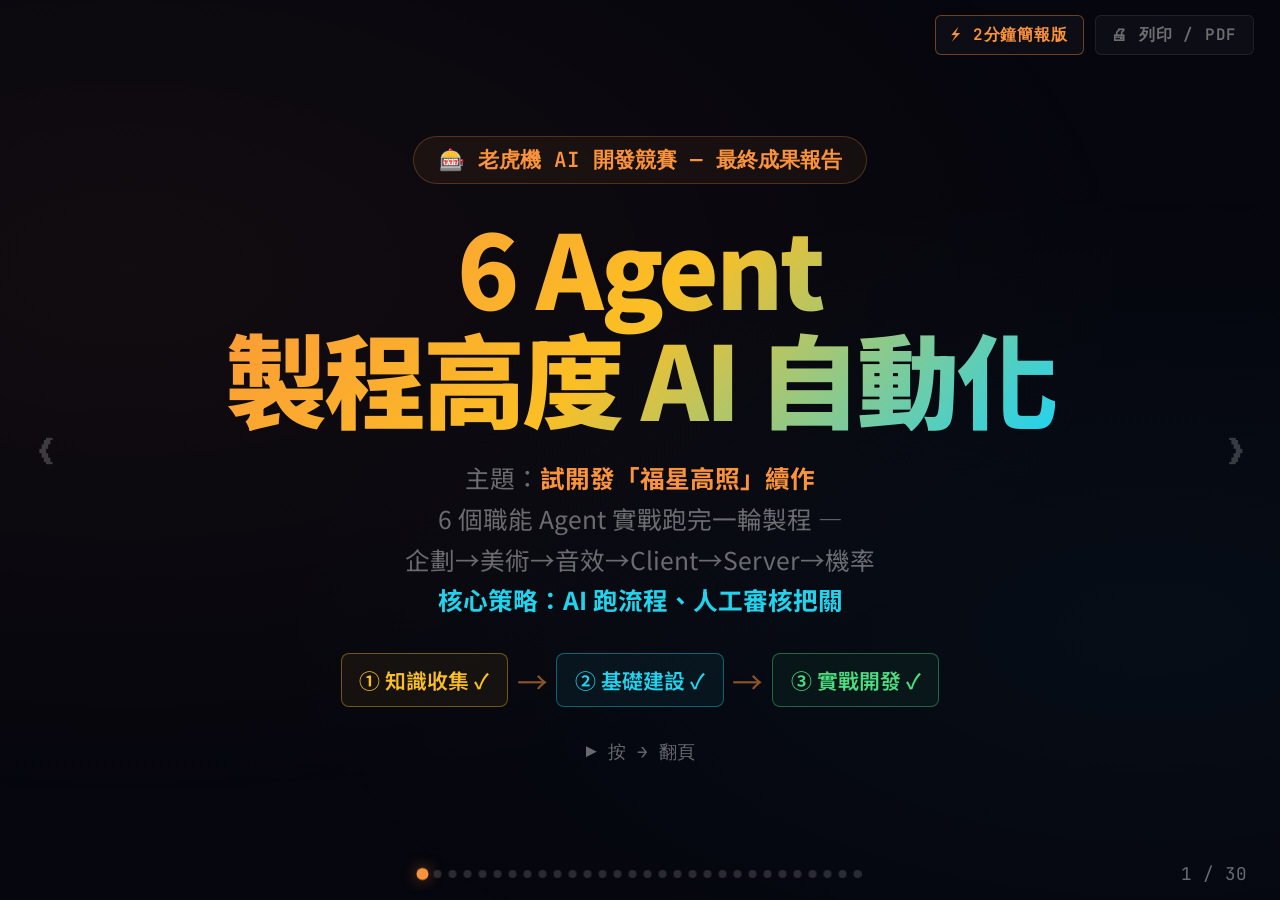
==== commit 6ab8c295: "移除匯出 PPTX 功能（內容多次調整後 PPTX 會跑版）：拿掉 topbar 按鈕＋onclick handler＋buildPptx 函式(約130行)＋lazy-load CDN；只留『列印/" ====
--- a/index.html
+++ b/index.html
@@ -151,7 +151,7 @@
 </head>
 <body>
 <div id="progress" style="width:0"></div>
-<div class="topbar"><a class="btn" href="pitch.html" style="text-decoration:none;color:var(--orange);border-color:rgba(251,146,60,.4)">⚡ 2分鐘簡報版</a><button class="btn" id="pptxBtn">📥 匯出 PPTX</button><button class="btn" onclick="window.print()">🖨 列印 / PDF</button></div>
+<div class="topbar"><a class="btn" href="pitch.html" style="text-decoration:none;color:var(--orange);border-color:rgba(251,146,60,.4)">⚡ 2分鐘簡報版</a><button class="btn" onclick="window.print()">🖨 列印 / PDF</button></div>
 <div class="deck">
 
 <!-- 0 · COVER -->
@@ -456,7 +456,8 @@
     <div class="panel panel-a" style="padding:1rem"><div class="panel-title" style="color:var(--amber);font-size:1rem">⚡ 正好擅長主腦要的事</div><div class="panel-body" style="font-size:.85rem">在<strong>終端／CLI 工作流、長上下文、抽象推論</strong>等任務領先 —— 主腦最吃這些（工具調用本身各家互有勝負）。</div></div>
   </div>
   <div class="a panel" style="border:1px solid var(--stroke);padding:.7rem .95rem"><div style="font-size:.85rem;line-height:1.6"><strong class="accent-r">為什麼不是 Claude Opus 4.8 當主腦？</strong> —— Opus 4.8 在多項評測也頂尖（甚至略前），<strong>但它的訂閱方案不能當 OpenClaw 後端（不支援）</strong> → 改用在<strong>程式／腳本</strong>（Claude Code，正好是它最強的領域）；主腦撞額度時<strong>備援自動切 Kiro Opus 4.6</strong>。</div></div>
-  <div class="a" style="font-size:.72rem;color:var(--dim);text-align:center">公開評測來源：<a href="https://openai.com/index/introducing-gpt-5-5/" target="_blank" rel="noopener" style="color:var(--cyan)">OpenAI GPT-5.5 官方發布</a> ｜ <a href="https://artificialanalysis.ai/models" target="_blank" rel="noopener" style="color:var(--cyan)">Artificial Analysis 模型排行榜</a>（評審可自行查當前排名）</div>
+  <div class="a" style="font-size:.8rem;color:var(--txt);text-align:center;line-height:1.5;border-top:1px solid var(--stroke);padding-top:.55rem"><strong class="accent-c">🔄 不綁死單一模型</strong> —— 主腦是<strong>設定可換</strong>的：現在最適合的是 GPT-5.5，未來更強的（如 GPT-5.6）一個設定就切換（平台本就支援多模型＋自動 fallback）。</div>
+  <div class="a" style="font-size:.72rem;color:var(--dim);text-align:center">公開評測來源：<a href="https://openai.com/index/introducing-gpt-5-5/" target="_blank" rel="noopener" style="color:var(--cyan)">OpenAI GPT-5.5 官方發布</a> ｜ <a href="https://artificialanalysis.ai/models" target="_blank" rel="noopener" style="color:var(--cyan)">Artificial Analysis 模型排行榜</a></div>
 </div>
 </section>
 <!-- 7 · 技術亮點 -->
@@ -789,8 +790,8 @@
 <!-- 10j · 資安縱深防禦 -->
 <section class="slide" id="security" data-slide="10j">
 <div class="inner" style="gap:.7rem">
-  <div><span class="a eyebrow" style="color:var(--rose)">Defense in Depth</span><h2 class="a">資安縱深：守住最危險的兩個面 —— 自動排程 × 記憶寫入</h2></div>
-  <p class="a lead" style="font-size:.9rem;max-width:none;line-height:1.5">我們是<strong>內部部署、沒有對外服務的攻擊面</strong>；真正的風險集中在兩處 —— ① 使用者排的<strong>自動排程任務</strong>被注入或冒充、② 惡意內容被寫進<strong>長期記憶</strong>。除了基本權限分級，我們對這兩面做縱深防護：</p>
+  <div><span class="a eyebrow" style="color:var(--rose)">Defense in Depth</span><h2 class="a">資安縱深：兩個關鍵風險面 —— 自動排程 × 記憶寫入</h2></div>
+  <p class="a lead" style="font-size:.9rem;max-width:none;line-height:1.5">本平台<strong>內部部署、沒有對外公開服務</strong>；在多人使用下，<strong>我們特別防護的兩個面</strong>是 —— ① 使用者排的<strong>自動排程任務</strong>被注入或冒充（之後會自動執行）、② 惡意內容被寫進<strong>長期記憶</strong>持續影響。除了基本權限分級，我們對這兩面做縱深防護：</p>
   <div class="a g3" style="gap:.7rem;align-items:stretch">
     <div class="panel panel-r" style="padding:.8rem .9rem"><div class="panel-title" style="color:var(--rose);font-size:.96rem">🛡 攔下被偷塞的惡意指令</div><div class="panel-body" style="font-size:.8rem">排程任務先過注入偵測：<strong>本地 Qwen 先判，可疑或失效才再加判 Codex、取較嚴</strong>；兩者都失效就<strong>直接拒（fail-closed）</strong>。</div></div>
     <div class="panel panel-a" style="padding:.8rem .9rem"><div class="panel-title" style="color:var(--amber);font-size:.96rem">🔏 防偽造、防冒名</div><div class="panel-body" style="font-size:.8rem"><strong>排程任務</strong>用密鑰蓋「防偽封條」（HMAC，像支票防偽水印），被偷改就驗不過；身份<strong>只認平台給的真實 ID</strong>（像門禁刷卡），冒名也碰不到別人的排程。</div></div>
@@ -948,7 +949,7 @@
   {emoji:'🎵',name:'音效',en:'Audio',color:'rose',caps:'批次音效 · AI 配樂/語音 · 入專案',slugs:['audio','sound']},
   {emoji:'💻',name:'Client',en:'Client',color:'purple',caps:'Cocos 模組 · Spine/音效整合 · 共用模組',href:'functions/client-g1069.html'},
   {emoji:'🖥️',name:'Server',en:'Server',color:'blue',caps:'後端模組 · 前後端協議 · Spin/機率整合',href:'functions/server-g1069.html'},
-  {emoji:'🎲',name:'機率',en:'Probability',color:'orange',caps:'RTP/命中率 · 機率模擬驗證 · 報告審核',href:'functions/probability-g1069.html'},
+  {emoji:'🎲',name:'機率',en:'Probability',color:'orange',caps:'機率架構設計 · 機率快測開發',href:'functions/probability-g1069.html'},
 ];
 (function(){
   const host=document.getElementById('fidx');
@@ -995,142 +996,6 @@
   document.addEventListener('touchend',e=>{const d=tx-e.changedTouches[0].clientX;if(Math.abs(d)>50)d>0?go(cur+1):go(cur-1)});
   go(0);
 })();
-
-document.getElementById('pptxBtn').onclick=function(){
-  if(typeof PptxGenJS==='undefined'){const sc=document.createElement('script');sc.src='https://cdn.jsdelivr.net/npm/pptxgenjs@3.12.0/dist/pptxgen.bundle.js';sc.onload=buildPptx;document.head.appendChild(sc);}else buildPptx();
-};
-function buildPptx(){
-  const P=new PptxGenJS(); P.defineLayout({name:'W',width:13.33,height:7.5}); P.layout='W';
-  const BG={color:'06060e'},TI='eaeaf4',DIM='a0a0b0',F='Noto Sans TC';
-  function head(s,ey,t,col){s.background=BG;s.addText(ey,{x:.6,y:.45,w:12,fontSize:11,color:col||'fb923c',fontFace:F,charSpacing:2});s.addText(t,{x:.6,y:.75,w:12.1,fontSize:26,bold:true,color:TI,fontFace:F});}
-  let s=P.addSlide();s.background=BG;
-  s.addText('🎰 老虎機 AI 開發競賽 — 最終成果報告',{x:.6,y:1.6,w:12,fontSize:16,color:'fb923c',fontFace:F,align:'center'});
-  s.addText('6 Agent：製程高度 AI 自動化',{x:.6,y:2.3,w:12,fontSize:40,bold:true,color:TI,fontFace:F,align:'center'});
-  s.addText('主題：試開發福星高照續作\n核心策略：AI 跑流程、人工審核把關',{x:.6,y:4,w:12,fontSize:15,color:DIM,fontFace:F,align:'center',lineSpacing:26});
-  s=P.addSlide();head(s,'EXECUTIVE SUMMARY','一頁看懂這次競賽成果','22d3ee');
-  s.addText('6 職能 Agent 全數上線 ｜ 1 台完整 Demo（福星高照）｜ 3 階段全完成 ｜ 框架讓下一款越做越快',{x:.6,y:1.8,w:12,fontSize:16,color:'e8e8f0',fontFace:F});
-  s.addText('做了什麼：為 6 職能各建一個 AI Agent，以試開發福星高照續作跑通製程。\n怎麼做：AI 跑流程、人工審核把關；串行改多職能平行 + 記憶/自動學習迴路。\n價值：會持續累積經驗、讓每款越做越快的製程框架（各職能實測已縮短部分開發時間；全製程化進行中）。',{x:.6,y:2.7,w:12,fontSize:15,color:'e8e8f0',fontFace:F,lineSpacing:30});
-  s=P.addSlide();head(s,'PROBLEM & GOAL','為什麼做：痛點與目標','fb7185');
-  s.addText('痛點：重複性高、知識散落、迭代效率低。\n目標：6 職能各建 Agent、完整知識庫、讓下一款越做越快的框架。\n核心策略：AI 跑流程、人工審核把關。',{x:.6,y:1.9,w:12,fontSize:15,color:'e8e8f0',fontFace:F,lineSpacing:30});
-  s=P.addSlide();head(s,'EVIDENCE · 1/2','實證①：做出來了 — 福星高照 Demo','4ade80');
-  try{s.addImage({path:'assets/demo-fuxing.png',x:.6,y:1.7,w:8,h:5});}catch(e){}
-  s.addText('🎰 福星高照 Demo 實機畫面（主場景/轉動/免費遊戲/得獎）→ assets/demo-fuxing.png',{x:.6,y:6.9,w:8,fontSize:10,color:DIM,fontFace:F});
-  s.addText('這是成果本體：由 6 職能 Agent 協作產出的可運行老虎機 —— 規格/美術/音效/程式/機率全跑過 AI 製程＋人工審核。\n\n✅ 不是 demo 殼：底層 Client/Server/機率直接採用 RD4 的 Macross API 共用架構，是可直接產品化的版本。',{x:8.8,y:1.9,w:4,fontSize:12,color:'e8e8f0',fontFace:F,lineSpacing:24});
-  s=P.addSlide();head(s,'EVIDENCE · 2/2','實證②：6 Agent 製程留痕，可治理','22d3ee');
-  s.addText('📈 真的在用，不是 demo：AI Agent 平台是商用研四部門的日常工具，近 30 天 55 位、近 7 天 36 位同仁實際使用（數據類 Agent 為大宗）—— 6 個老虎機 Agent 就建在這套部門已驗證的平台上。',{x:.5,y:1.28,w:12.3,fontSize:11,bold:true,color:'4ade80',fontFace:F,lineSpacing:16});
-  try{s.addImage({path:'assets/dash-health.png',x:6.8,y:1.7,w:6,h:4.2});}catch(e){}
-  s.addText('📊 使用治理儀表板（:3081）：看每個 Agent 做了什麼、花多少 → assets/dash-audit.png',{x:.5,y:6.05,w:6.2,fontSize:10,color:DIM,fontFace:F});
-  s.addText('💓 健康監控儀表板（:3080）：看系統健不健康、即時告警 → assets/dash-health.png',{x:6.8,y:6.05,w:6.2,fontSize:10,color:DIM,fontFace:F});
-  s.addText('一個看 Agent 在做什麼、一個看系統健不健康 —— 治理層實際落地',{x:.5,y:6.7,w:12.3,fontSize:11,color:DIM,fontFace:F,align:'center'});
-  s=P.addSlide();head(s,'RESULTS BY FUNCTION','各職能實戰成果','fb923c');
-  s.addText(FUNCS.map(f=>f.emoji+' '+f.name+'：'+f.caps).join('\n')+'\n（各職能成果頁詳見線上報告連結）',{x:.6,y:1.8,w:12,fontSize:13,color:'e8e8f0',fontFace:F,lineSpacing:26});
-  s=P.addSlide();head(s,'SYSTEM ARCHITECTURE','系統架構：完整技術架構','b07aff');
-  [['接入層 Ingress','各職能人員 · 🌐 WebUI(Open WebUI) · Telegram/Discord Bot','fb923c'],
-   ['編排層 Orchestration · OpenClaw','多 Agent 路由 Gateway · 6 職能 Agent · 👁 人工審核節點 · 排程/權限隔離 · ⚡ Skill 淬鍊上線','b07aff'],
-   ['模型層 Models','雲端：GPT-5.5 主腦（備援 Kiro Opus 4.6）· Claude Opus 4.8 程式 · Gemini 3.1 Pro ｜ 本地(vLLM)：Qwen3.6 · Qwen3-Embedding · Qwen3-Reranker','22d3ee'],
-   ['記憶與知識層 Memory','自建向量記憶庫（各 Agent 獨立 scope，語意檢索＋重排）· 學習迴路 · 各職能知識庫','4ade80'],
-   ['工具層 Tooling','MCP：Cocos/Spine/Penpot ｜ 與 Agent 即時共編：Penpot 向量美術·Open Design 網頁/儀表板·VS Code 程式碼/看diff(Agent給IDE連結) ｜ CLI：生圖/音效 ｜ 瀏覽器自動化','fbbf24'],
-   ['治理層 Governance','權限分級 · 資安/操作日誌 · 📊 使用治理儀表板 · 💓 健康監控儀表板','fb7185'],
-  ].forEach((L,i)=>{const y=1.55+i*0.92;s.addShape(P.ShapeType.rect,{x:.5,y,w:12.3,h:.8,fill:{color:'0c0c1a'},line:{color:L[2],width:1}});s.addText(L[0],{x:.65,y,w:2.7,h:.8,fontSize:11,bold:true,color:L[2],fontFace:F,valign:'middle'});s.addText(L[1],{x:3.4,y,w:9.2,h:.8,fontSize:10.5,color:'e8e8f0',fontFace:F,valign:'middle'});});
-  s=P.addSlide();head(s,'MULTI-NODE ARCHITECTURE','多節點架構：大腦一台、手腳多台','22d3ee');
-  s.addText('Gateway「大腦」負責編排與服務；吃重或需特定環境的執行，外派到「執行節點」（機率＝獨立 Windows 機、美術＝同機隔離角色）—— 算力隔離、平行不卡主腦、可水平擴充。',{x:.6,y:1.55,w:12.1,fontSize:13,italic:true,color:'4ade80',fontFace:F,lineSpacing:20});
-  s.addText('🧠 大腦 · Gateway（一台 Mac）：多 Agent 路由・編排・記憶・多數 Agent 就地執行',{x:.6,y:2.7,w:12.1,fontSize:13,bold:true,color:'b07aff',fontFace:F});
-  s.addText('▼ 吃重／需特定環境的執行 → 派到節點 (node)',{x:.6,y:3.25,w:12.1,fontSize:11,color:'fb923c',fontFace:F});
-  s.addText('🎲 機率執行節點（獨立 Windows 機）：Go 快測／Monte Carlo／瀏覽器自動快測　　🎨 美術執行節點（與 Gateway 同台 Mac 的 node 角色）：Photoshop／Blender／Spine／Cocos 創意環境　　➕ 可水平擴充：加節點加算力',{x:.6,y:3.7,w:12.1,fontSize:12,color:'e8e8f0',fontFace:F,lineSpacing:22});
-  s.addText('為什麼多節點：⚡ 算力隔離（快測模擬數百萬次 spin 不卡大腦）｜ 🧩 環境隔離（機率需 Windows、美術需創意軟體）｜ 📈 水平擴充（手腳跑重活、大腦持續服務，加機器加產能）',{x:.6,y:4.95,w:12.1,fontSize:12,color:'e8e8f0',fontFace:F,lineSpacing:22});
-  s=P.addSlide();head(s,'MULTI-CHANNEL ACCESS','多通道接入：在慣用的地方找 Agent','fb923c');
-  s.addText('同仁不必換工具——Telegram / Discord / 自架 Open WebUI 都能用自然語言找對應 Agent，不同通道各有擅長場景。',{x:.6,y:1.6,w:12.1,fontSize:13,italic:true,color:'4ade80',fontFace:F});
-  try{s.addImage({path:'assets/ch-discord.png',x:.5,y:2.55,w:4.1,h:3.25});}catch(e){}
-  try{s.addImage({path:'assets/ch-telegram.png',x:4.85,y:2.55,w:3.05,h:3.25});}catch(e){}
-  try{s.addImage({path:'assets/ch-webui.png',x:8.1,y:2.85,w:4.8,h:2.6});}catch(e){}
-  s.addText('💬 Discord：多人×多 Agent 議題討論　｜　✈️ Telegram：排程提醒／系統訊息分析　｜　🌐 Open WebUI（自架）：瀏覽器對話入口',{x:.5,y:6.05,w:12.3,fontSize:11,color:'e8e8f0',fontFace:F,align:'center'});
-  s=P.addSlide();head(s,'MODEL ORCHESTRATION','模型協作：每個任務，配最適合的模型','22d3ee');
-  s.addText('🧠 推理與決策（雲端 LLM ·「想」）\n  GPT-5.5 主腦（備援 Kiro Opus 4.6）· Claude Opus 4.8 程式規劃/開發 · Gemini 3.1 Pro 輔助發想',{x:.6,y:1.7,w:12,fontSize:13,color:'e8e8f0',fontFace:F,lineSpacing:22});
-  s.addText('📚 記憶與檢索（本地 vLLM ·「記」）\n  Qwen3-Embedding 8B 向量化（文字→可比對向量）→ Qwen3-Reranker 8B 重排挑最相關 → 回傳入庫時存好的分層摘要；Qwen3.6 負責入庫智能擷取',{x:.6,y:2.9,w:12,fontSize:13,color:'e8e8f0',fontFace:F,lineSpacing:22});
-  s.addText('🎨 生成（素材 ·「做」）\n  AI 生圖：ChatGPT 網頁生圖＋GPT Image API(省配額)·Freepik·Lovart ｜ ElevenLabs/Suno 音效配樂',{x:.6,y:4.1,w:12,fontSize:13,color:'e8e8f0',fontFace:F,lineSpacing:22});
-  s.addText('本地檢索 → 雲端 LLM 推理 → 需要素材調生成模型 → 👁 人工審核 → ✓ 產出　｜　雲端「想」、本地「記」、生成模型「做素材」，隨時換最新最強模型',{x:.6,y:5.4,w:12,fontSize:11,color:'a0a0b0',fontFace:F,lineSpacing:18});
-  s=P.addSlide();head(s,'WHY GPT-5.5 AS THE BRAIN','為什麼選 GPT-5.5 當「主腦」','22d3ee');
-  s.addText('主腦要「想清楚＋調對工具」（一個任務常串十幾次工具）—— 選型不押單一跑分第一（各家排行榜互有勝負），看兩個務實條件：能不能當 OpenClaw 後端、適不適合 agentic 任務。',{x:.6,y:1.5,w:12.1,fontSize:13,italic:true,color:'4ade80',fontFace:F,lineSpacing:20});
-  s.addText('✅ 官方支援當後端（決定因素）：GPT-5.5（Codex）是 OpenClaw 官方支援後端，可直接穩定當主腦\n🧠 頂尖 agentic 模型：OpenAI 官方定位「為 agentic 工作而生」；公開評測（Artificial Analysis）穩居第一梯隊、與 Opus 4.8 並列前段\n⚡ 正好擅長主腦要的事：終端／CLI 工作流、長上下文、抽象推論等任務領先（工具調用本身各家互有勝負）',{x:.6,y:2.5,w:12.1,fontSize:14,color:'e8e8f0',fontFace:F,lineSpacing:34});
-  s.addText('為什麼不是 Claude Opus 4.8 當主腦？它在多項評測也頂尖（甚至略前），但訂閱方案不能當 OpenClaw 後端（不支援）→ 改用在程式／腳本（Claude Code，正好它最強）；主腦撞額度時備援自動切 Kiro Opus 4.6。',{x:.6,y:5.3,w:12.1,fontSize:11.5,color:'a0a0b0',fontFace:F,lineSpacing:18});
-  s.addText('公開評測來源：OpenAI GPT-5.5 官方發布 (openai.com/index/introducing-gpt-5-5) ｜ Artificial Analysis 模型排行榜 (artificialanalysis.ai/models)',{x:.6,y:6.5,w:12.1,fontSize:10,italic:true,color:'8088a0',fontFace:F,lineSpacing:16});
-  s=P.addSlide();head(s,'TECHNICAL HIGHLIGHTS','技術實作亮點','b07aff');
-  s.addText('🧠 記憶+學習迴路　⚡ Skill 淬鍊上線　🛠 AI 工具鏈（MCP/CLI/API/瀏覽器）\n🔒 多用戶×權限隔離（per-user 權限/Git，一個 Agent 服務多人）　🧠 跨機台知識複用　🚀 可擴展設計',{x:.6,y:2,w:12,fontSize:15,color:'e8e8f0',fontFace:F,lineSpacing:30});
-  s.addText('💰 成本低且固定：工具＝月訂閱約 US$340（Codex $200・Claude Opus 4.8 $100〔與 AI 組開發共用〕・Kiro Opus 4.6 備援 $20・Gemini $20〔與 RD4 企劃組共用〕）＋本地自架（零 API 費）——非按用量計費，多做一台機台幾乎不加錢。',{x:.6,y:4.6,w:12,fontSize:13,bold:true,color:'4ade80',fontFace:F,lineSpacing:24});
-  s=P.addSlide();head(s,'HARNESS ENGINEERING','每個 Agent 都是「工程化」的，不只是一段 prompt','b07aff');
-  s.addText('每個職能 Agent 背後是一整套結構化、可維護、持續演進的工程結構（harness）：規範檔/協議/技能/知識庫，不是一句 prompt。是「Agent 工程」。',{x:.6,y:1.65,w:12.1,fontSize:14,italic:true,color:'bd8bff',fontFace:F});
-  s.addText('📋 AGENTS.md 規則檔：每 Agent 約 300 行 SOP（.md），共用規範自動套用、持續維護\n📐 系統協議 docs/system：把「怎樣算做完」寫成能自動檢查的規則（開工讀必讀檔、用最新模組、交付前自檢、圖沒過關不准交）\n🧩 Skills 技能模組：SOP 包成可執行技能（美術 Agent 約 19 個：Cocos 驗證/QC/Spine 匯出）\n🔧 TOOLS.md 工具路由：預配專屬工具鏈（MCP/CLI/API/瀏覽器），開箱即用\n🧠 知識庫＋記憶：各職能獨立 knowledge ＋ 學習記憶（對話即更新）\n✅ 自驗證 Gate＋權限：交付前自我檢查；per-user Git 權限隔離',{x:.6,y:2.4,w:12.1,fontSize:13,color:'e8e8f0',fontFace:F,lineSpacing:24});
-  s=P.addSlide();head(s,'AGENT SETUP','Agent 怎麼建起來','22d3ee');
-  s.addText('🛠 Agent 建置：建 workspace（AGENTS.md／TOOLS.md／knowledge／skills）→ 註冊＋記憶 scope → 通道／Bot → 灌知識（存進語意記憶庫）→ 工具鏈設定＋共用規範套用 → 上線',{x:.6,y:1.75,w:12.1,fontSize:13,color:'e8e8f0',fontFace:F,lineSpacing:26});
-  s.addText('上線後持續學：對話即更新 —— 自動把有價值的對話萃取入該 Agent 記憶庫（各 Agent 記憶獨立、互不干擾）。',{x:.6,y:3.0,w:12.1,fontSize:13,color:'e8e8f0',fontFace:F,lineSpacing:24});
-  s=P.addSlide();head(s,'KNOWLEDGE · STORE & RETRIEVE','記憶：知識怎麼存、新問題怎麼讀','fb923c');
-  s.addText('📥 萃取（存）：既有遊戲 Code／規格書／競品／影片 → 轉 Markdown（轉檔＋AI 視覺描述）→ 並行兩條：① 存進語意記憶庫（切段落＋粗／中／細三層摘要＋轉成向量 → 語意檢索）② Graphify 程式碼依賴圖（Client／Server，建置期萃骨架）→ 各 Agent 知識庫',{x:.6,y:1.55,w:12.1,fontSize:12.5,color:'e8e8f0',fontFace:F,lineSpacing:20});
-  s.addText('📤 取得（讀）：新問題／對話進來 → 自動找最相關記憶（語意比對＋關鍵字）→ Reranker 重排挑前幾名 → 補進 AI 上下文一起回答（有依據、不亂編）',{x:.6,y:2.5,w:12.1,fontSize:12,bold:true,color:'60a5fa',fontFace:F,lineSpacing:20});
-  s.addText('實證量級：87 份遊戲規格 ｜ 188 篇競品分析 ｜ 11 款機率數學（3387 張 PAR sheet）｜ ~13 份遊戲/模組依賴圖譜（client 7＋server 6）',{x:.6,y:3.5,w:12.1,fontSize:12,bold:true,color:'4ade80',fontFace:F,lineSpacing:20});
-  s=P.addSlide();head(s,'MEMORY LIFECYCLE','記憶會自己強化、淡忘、整理','4ade80');
-  s.addText('記憶不是「只存不刪」的倉庫 —— 它像人腦：常用的留強、不用的淡出、相似的合併，讓記憶庫越用越精、不會膨脹成垃圾場。',{x:.6,y:1.6,w:12.1,fontSize:13,italic:true,color:'4ade80',fontFace:F,lineSpacing:22});
-  s.addText('⏳ 時間衰減：記憶會隨時間慢慢變淡、不常用的逐漸淡出；越重要的忘得越慢、幾乎不忘\n🔼 三層升降：分核心／常用／邊緣三層；常被用到的往上升、很久沒用的往下降淘汰\n💪 存取強化：被手動查詢叫出來的會被加強、更不容易忘（自動帶出的不算，避免雜訊被誤強化）\n🧹 自動整理不膨脹：每 30 分鐘自動整理資料庫（合併碎片、清舊版本）控制體積；並具備相似記憶語意合併能力',{x:.6,y:2.7,w:12.1,fontSize:13,color:'e8e8f0',fontFace:F,lineSpacing:26});
-  s.addText('雲端模型負責「想」，這套記憶庫負責「記」 —— 像人腦一樣會強化、淡忘、整理，越用越精。',{x:.6,y:4.9,w:12.1,fontSize:12,bold:true,color:'4ade80',fontFace:F});
-  s=P.addSlide();head(s,'AGENT · 虎機企劃','🎰 虎機企劃 Agent','4ade80');
-  s.addText('角色：把模糊需求整理成可交付企劃 —— 規格書、競品拆解、需求定義、Excel 轉檔。',{x:.6,y:1.55,w:12.1,fontSize:13,italic:true,color:'4ade80',fontFace:F});
-  s.addText('🧩 設計(md)：薄契約＋V1.5 規格 SOP 硬鎖 ｜ 數值紅線（不猜 RTP、未給標待補、競品圖須真實截圖）｜ 交付前 9 道 gate（含 AI 視覺評分＋HTTP 200）全 PASS 才結案 ｜ 知識庫 295 份（含 87 規格＋188 競品＋其他）',{x:.6,y:2.4,w:12.1,fontSize:12,color:'e8e8f0',fontFace:F,lineSpacing:22});
-  s.addText('🔧 串接工具×方式：向量記憶庫[記憶] ｜ spec 9-gate 驗證器（含 codex 視覺）[CLI] ｜ xlsx_to_md／競品 fetch[CLI] ｜ mmdc／生圖 CLI[CLI] ｜ nodriver 競品網頁(VPN/繞反爬)／ocb 公司文件(M365)[瀏覽器] ｜ web_search[web] ｜ Redmine[外掛]',{x:.6,y:3.75,w:12.1,fontSize:12,color:'e8e8f0',fontFace:F,lineSpacing:22});
-  s.addText('💡 亮點：9 道 spec 交付 gate（含 AI 視覺檢查）—— Agent 無法「假裝完成」。',{x:.6,y:5.1,w:12.1,fontSize:12,bold:true,color:'4ade80',fontFace:F});
-  s=P.addSlide();head(s,'AGENT · 虎機美術','🎨 虎機美術 Agent','22d3ee');
-  s.addText('角色：Slot 美術全鏈 —— 生圖／修圖、Spine 2D 動畫、3D、Cocos 匯入驗證、競品 QC。',{x:.6,y:1.55,w:12.1,fontSize:13,italic:true,color:'22d3ee',fontFace:F});
-  s.addText('🧩 設計(md)：「Cocos Creator 是最終真相」｜ 三段式交付驗證（結構→視覺→Cocos 引擎內），任一段 FAIL 即停、不背景自動重做 ｜ 知識庫 21 份＋19 個 Skills',{x:.6,y:2.4,w:12.1,fontSize:12,color:'e8e8f0',fontFace:F,lineSpacing:22});
-  s.addText('🔧 串接工具×方式：cocos-art[MCP] ｜ Blender[MCP] ｜ Photoshop AppleScript/ExtendScript[CLI] ｜ Spine 4.2[CLI] ｜ AI 生圖 ChatGPT 網頁＋GPT Image API[CLI] ｜ Freepik／Magnific(art-chrome)[瀏覽器] ｜ Kling 動效[瀏覽器] ｜ Penpot／Open Design[外掛]',{x:.6,y:3.75,w:12.1,fontSize:12,color:'e8e8f0',fontFace:F,lineSpacing:22});
-  s.addText('💡 亮點：生圖→去背→Spine→Cocos 引擎內自檢的閉環，過不了就停、不假裝 PASS。',{x:.6,y:5.1,w:12.1,fontSize:12,bold:true,color:'22d3ee',fontFace:F});
-  s=P.addSlide();head(s,'AGENT · 虎機音效','🎵 虎機音效 Agent','fb7185');
-  s.addText('角色：遊戲音效／配樂／人聲 AI 製作 —— 規格表批次生成→命名→轉檔→入 Cocos。',{x:.6,y:1.55,w:12.1,fontSize:13,italic:true,color:'fb7185',fontFace:F});
-  s.addText('🧩 設計(md)：只做音效；生成前 prompt 必具體化（省 credits）｜ 流程零 SOP（規格表→先 2-3 個 demo→批次）｜ 紅線：不暴露 API key／不自動填 Suno 帳密／大量生成先報預估 ｜ 領域 know-how 內嵌規範檔',{x:.6,y:2.4,w:12.1,fontSize:12,color:'e8e8f0',fontFace:F,lineSpacing:22});
-  s.addText('🔧 串接工具×方式：ElevenLabs[CLI 包 API] ｜ Suno[瀏覽器] ｜ mlx_whisper 本機 STT[CLI] ｜ ffmpeg 轉檔[CLI] ｜ excel_to_graphify[CLI] ｜ 音檔複製進 Cocos assets[CLI／檔案複製] ｜ web_search[web]／記憶[記憶]',{x:.6,y:3.75,w:12.1,fontSize:12,color:'e8e8f0',fontFace:F,lineSpacing:22});
-  s.addText('💡 亮點：一張 Excel 規格表→端到端跑成命名正確、可直接進 Cocos 的整批音檔（API 批次＋瀏覽器配樂雙引擎）。',{x:.6,y:5.1,w:12.1,fontSize:12,bold:true,color:'fb7185',fontFace:F});
-  s=P.addSlide();head(s,'AGENT · 虎機 CLIENT','💻 虎機 Client Agent','b07aff');
-  s.addText('角色：Cocos Creator／TypeScript —— 共用模組擴充新 slot、整合美術／Spine／音效／多國語言。',{x:.6,y:1.55,w:12.1,fontSize:13,italic:true,color:'b07aff',fontFace:F});
-  s.addText('🧩 設計(md)：共用模組「絕對禁改」(只在 Game/ 擴充) ｜ 多 Cocos 版本對齊(G59=3.8.6／G79=2.4.13)，不跨版本貼 code ｜ 節點接線用 @property(禁 find) ｜ 知識庫 28 份：7 款 codebase 用 Graphify 萃成 3 種玩法骨架',{x:.6,y:2.4,w:12.1,fontSize:12,color:'e8e8f0',fontFace:F,lineSpacing:22});
-  s.addText('🔧 串接工具×方式：cocos（客戶端引擎）[MCP] ｜ cocos-build 批次 build[CLI] ｜ Spine 匯出[CLI]／資產掛 Prefab 用 cocos[MCP] ｜ git 個人 GitHub 帳號[外掛] ｜ BigQuery 埋點除錯[CLI] ｜ mmdc/codex vision[CLI] ｜ ocb[瀏覽器]／Redmine[外掛]',{x:.6,y:3.75,w:12.1,fontSize:12,color:'e8e8f0',fontFace:F,lineSpacing:22});
-  s.addText('💡 亮點：7 款現役 slot 用 Graphify＋Claude/Codex 交叉驗證萃成可複用玩法骨架；共用模組絕對禁改。',{x:.6,y:5.1,w:12.1,fontSize:12,bold:true,color:'b07aff',fontFace:F});
-  s=P.addSlide();head(s,'AGENT · 虎機 SERVER','🖥️ 虎機 Server Agent','60a5fa');
-  s.addText('角色：Python —— Spin 邏輯、機率整合、Protocol 設計、單元測試。',{x:.6,y:1.55,w:12.1,fontSize:13,italic:true,color:'60a5fa',fontFace:F});
-  s.addText('🧩 設計(md)：SlotCommon 共用框架「禁修改」(只在 Game/Slot/{GameId}/ 擴充) ｜ 新遊戲固定產出 6 個核心 class ｜ 3 道人工 Gate(規劃→寫碼→Codex review→FastTest RTP 收斂，逐 Gate 等核准) ｜ 知識庫 22 份、6 款遊戲＋Graphify 圖',{x:.6,y:2.4,w:12.1,fontSize:12,color:'e8e8f0',fontFace:F,lineSpacing:22});
-  s.addText('🔧 串接工具×方式：Python・FastTest／TestClient[CLI] ｜ Docker 本機 build[CLI](K8S/CI 為知識) ｜ git 個人 GitHub 帳號[外掛]・gh api 唯讀[CLI] ｜ mmdc／codex vision[CLI] ｜ 向量記憶庫[記憶] ｜ ocb[瀏覽器]／Redmine[外掛]',{x:.6,y:3.75,w:12.1,fontSize:12,color:'e8e8f0',fontFace:F,lineSpacing:22});
-  s.addText('💡 亮點：三重鎖 —— SlotCommon 禁改＋3 道人工 Gate(規劃／寫碼／RTP 收斂)＋自我驗證；每 Gate 等人工核准才續。',{x:.6,y:5.1,w:12.1,fontSize:12,bold:true,color:'60a5fa',fontFace:F});
-  s=P.addSlide();head(s,'AGENT · 虎機機率','🎲 虎機機率 Agent','fb923c');
-  s.addText('角色：機率／數學實驗室 —— PAR sheet、RTP／命中率／波動度、Monte Carlo 模擬驗證。',{x:.6,y:1.55,w:12.1,fontSize:13,italic:true,color:'fb923c',fontFace:F});
-  s.addText('🧩 設計(md)：零幻覺(參數只能來自已驗證來源，禁業界常見推論) ｜ 數值紅線(模擬vs理論偏差>2%→人工審核停手；FG 觸發率0%→pipeline 失敗) ｜ 與品檢 Agent 分工「理論 vs 實測」、刻意移除 BigQuery ｜ 知識庫 15 份、11 款遊戲數學(3387 PAR)',{x:.6,y:2.4,w:12.1,fontSize:12,color:'e8e8f0',fontFace:F,lineSpacing:22});
-  s.addText('🔧 串接工具×方式：Python Monte Carlo・Go 快測 quicktest[CLI] ｜ ACP claude寫/codex審/gemini驗[多代理] ｜ 瀏覽器自動快測[瀏覽器] ｜ excel_to_graphify[CLI] ｜ 圖表 Chart.js→截圖[CLI] ｜ git 個人 GitHub 帳號[外掛]',{x:.6,y:3.75,w:12.1,fontSize:12,color:'e8e8f0',fontFace:F,lineSpacing:22});
-  s.addText('💡 亮點：純靠 Monte Carlo＋ACP 多代理(claude寫/codex審/gemini驗)做 PAR pipeline；理論與實測分工，杜絕「猜參數」。',{x:.6,y:5.1,w:12.1,fontSize:12,bold:true,color:'fb923c',fontFace:F});
-  s=P.addSlide();head(s,'PLATFORM CONTROL · AGENT OPS','🛠️ 管平台的 Agent','b07aff');
-  s.addText('不是職能產品 Agent，而是管理整個平台的治理 Agent —— 唯一服務平台機主，握有最高權限。',{x:.6,y:1.55,w:12.1,fontSize:13,italic:true,color:'b07aff',fontFace:F});
-  s.addText('🎛 治理範圍：可觀測性(各 Agent／使用者用量・成本・成功率・活躍：/agent /user /overview /週報) ｜ Skill 審核核准(LOW/MEDIUM/HIGH 風險把關) ｜ 異常與健康告警(0 使用・error 突增・記憶庫異常) ｜ 成員與權限(Telegram 授權清冊＋Discord 頻道權限，同步 Notion 帳冊)',{x:.6,y:2.4,w:12.1,fontSize:12,color:'e8e8f0',fontFace:F,lineSpacing:22});
-  s.addText('🔧 串接工具×方式：activity-collector 每5分匯總[CLI] ｜ skill-pipeline 審核狀態機+稽核[CLI] ｜ tg-users TG 授權[CLI] ｜ discord-channel-perm[CLI] ｜ Notion CLI 權限清冊[CLI] ｜ launchctl 重啟服務[CLI] ｜ 向量記憶庫[記憶]',{x:.6,y:3.85,w:12.1,fontSize:12,color:'e8e8f0',fontFace:F,lineSpacing:22});
-  s.addText('💡 亮點：平台的「治理控制塔」—— 觀測全 Agent 用量、審核 Skill 上線、下放權限；三層信任鎖死單一機主，改任何狀態先預覽再核准、全程稽核。',{x:.6,y:5.2,w:12.1,fontSize:12,bold:true,color:'b07aff',fontFace:F});
-  s=P.addSlide();head(s,'DEFENSE IN DEPTH','資安縱深：守住最危險的兩面（自動排程×記憶寫入）','fb7185');
-  s.addText('內部部署、無對外服務攻擊面；真正風險在兩處——①使用者排的自動排程任務被注入/冒充、②惡意內容被寫進長期記憶。除權限分級外，我們對這兩面做縱深防護：',{x:.6,y:1.55,w:12.1,fontSize:13,italic:true,color:'fb7185',fontFace:F,lineSpacing:20});
-  s.addText('🛡 攔下被偷塞的惡意指令（防注入）：排程任務先過注入偵測，本地 Qwen 先判、可疑或失效才加判 Codex 取較嚴；兩者都失效就直接拒（fail-closed）\n🔏 防偽造、防冒名：排程任務用密鑰蓋防偽封條（HMAC、像支票水印）被偷改就驗不過；身份只認平台給的真實 ID（像門禁刷卡）、冒名碰不到別人的排程\n🧹 寫進記憶前先遮敏：長期記憶寫入前做 secrets 遮罩（token／私鑰／路徑）、機敏資料不會進長期記憶庫；新 Skill 上線前經人工風險分級審核\n🚦 限定發送對象＋用量上限：排程要發到某 TG 群須在核准名單否則擋（防外送）；每人排程數量／頻率有上限（防洗版灌爆）',{x:.6,y:2.55,w:12.1,fontSize:12.5,color:'e8e8f0',fontFace:F,lineSpacing:24});  s=P.addSlide();head(s,'RELIABILITY','可靠性：主腦掛了、撞額度、服務掛了，怎麼辦','60a5fa');
-  s.addText('不是靠人盯著 —— 設定即保證的高可用：自動偵測、自動切換、自動重啟，問題即時發現、不影響使用者。',{x:.6,y:1.55,w:12.1,fontSize:13,italic:true,color:'60a5fa',fontFace:F,lineSpacing:20});
-  s.addText('🔄 主腦自動 fallback：GPT-5.5 掛掉 → 自動切備援 Kiro Opus 4.6（設定保證、非人工）\n🎫 多帳號自動輪替：撞額度（rate-limit／overload）→ 自動換下一個 OAuth 帳號；冷卻採 24h 滾動視窗、過後自動恢復\n💓 崩潰自動拉起：Gateway 由系統服務管理器（launchd）監看，崩潰自動拉起＋重啟節流（防 boot-loop）＋重啟交接狀態紀錄\n📟 額度監控告警：429 監控（已常駐排程、每小時）統計異常、超門檻 Telegram 告警，分辨「設計輪替 vs 真故障」',{x:.6,y:2.55,w:12.1,fontSize:13,color:'e8e8f0',fontFace:F,lineSpacing:26});
-  s.addText('把實證②的「看得到」延伸成「看得到＋掛了自動撐住」——服務掛掉自動拉回、主腦／額度自動切換；程式 bug 則由人操作 Agent 追蹤、判斷修復。',{x:.6,y:4.95,w:12.1,fontSize:12,bold:true,color:'4ade80',fontFace:F});
-  s=P.addSlide();head(s,'CO-EDITING WITH AGENTS · 已支援/前瞻','與 Agent 即時共編（已建置、為未來預備）','22d3ee');
-  s.addText('已自架可用：員工自然語言交辦，Agent 做到一段給連結，點開即時看/接手共編(Penpot/Open Design 設計、VS Code 程式)。本次福星高照 6 職能尚未實際採用，是為日後專案複雜度與共編需求變大時預先備好。',{x:.6,y:1.55,w:12.1,fontSize:12,italic:true,color:'4ade80',fontFace:F,lineSpacing:20});
-  try{s.addImage({path:'assets/penpot-canvas.png',x:.5,y:2.7,w:6.1,h:3.4});}catch(e){}
-  try{s.addImage({path:'assets/ide-diff.png',x:6.95,y:2.85,w:5.9,h:3.2});}catch(e){}
-  s.addText('🎨 設計共編：Penpot 向量共編畫布（美術 Agent 給連結）　　💻 程式共編：VS Code(:9100) 看 diff（Client Agent 給連結）',{x:.5,y:6.15,w:12.3,fontSize:11.5,bold:true,color:'e8e8f0',fontFace:F,align:'center'});
-  s.addText('Agent 做到一段 → 對話給連結 → 員工點開即時看／接手共編。同模式也支援 Open Design（網頁/儀表板）、Open WebUI（對話入口）。',{x:.5,y:6.55,w:12.3,fontSize:10.5,color:'a0a0b0',fontFace:F,align:'center'});
-  s=P.addSlide();head(s,'WHY NOT JUST A PERSONAL AGENT','和「自己電腦裝 AI Agent」差在哪','b07aff');
-  s.addText('定位不同：個人 Agent 讓「一個人」做得更快、把機敏資料留在本機；我們的框架放大「整個組織」：越做越快、知識留存、集中治理。不是取代，是各守其位。',{x:.6,y:1.6,w:12.1,fontSize:13,italic:true,color:'4ade80',fontFace:F,lineSpacing:20});
-  s.addText('怎麼用：個人→要自己安裝/設定/串工具（技術門檻）｜框架→員工只用自然語言對話、拿專業糾正教育 Agent（零技術門檻）\n分工：個人→一個萬用助理什麼都做｜框架→6 職能各建專屬 Agent，覆蓋完整製程線\n知識：個人→留在單機、難組織級傳承｜框架→各職能獨立知識庫，留在組織、隨對話更新\n品質：個人→看個人功力、時好時壞｜框架→規範做進 Agent（AGENTS.md＋自我精進 skills＋self-check）＋人工審核\n治理：個人→缺乏集中治理/稽核｜框架→使用治理＋健康監控、權限隔離、成本/稽核可追溯\n複製：個人→換人/換專案重來(1→1)｜框架→為複製而設計 1→N（各職能實測已縮短部分開發時間；全程自動化與整台複製效益持續驗證）',{x:.6,y:2.4,w:12.1,fontSize:13,color:'e8e8f0',fontFace:F,lineSpacing:26});
-  s=P.addSlide();head(s,'HOW WE DELIVERED','交付歷程：三階段如何落地','4ade80');
-  s.addText('① 知識收集 ✓　② 基礎建設 ✓（6 Agent + 權限/資安/監控）　③ 實戰開發 ✓（Demo）\n時程：4/9–5/8 規劃期｜5/8 藍圖｜5/9–6/30 開發期｜6/30 最終成果',{x:.6,y:2,w:12,fontSize:15,color:'e8e8f0',fontFace:F,lineSpacing:30});
-  s=P.addSlide();head(s,'LIMITATIONS & MITIGATIONS','已知限制與對策','fb7185');
-  s.addText('不誇大、誠實揭露現階段限制與進化方向：',{x:.6,y:1.5,w:12,fontSize:13,italic:true,color:'fb7185',fontFace:F});
-  s.addText('⚠️ AI 生圖有隨機性、美術一致性待提升 → ✅ 導入 ComfyUI＋圖像特化模型提升可控性；交付前 Cocos 引擎內自檢＋人工把關\n⚠️ 加速幅度因規格類型/複雜度而異（本次各職能已實測列出大致幅度） → ✅ 持續在更多類型/複雜度驗證、並持續進化 Agent 能力與知識沉澱\n⚠️ 雲端 LLM 有資料邊界 → ✅ 個資（禮品卡）就地處理不外送；其餘開發採雲端 LLM、信任供應商企業資料邊界',{x:.6,y:2.5,w:12.1,fontSize:13.5,color:'e8e8f0',fontFace:F,lineSpacing:36});
-  s.addText('誠實面對限制、持續進化 —— 這正是框架會越來越強的原因。',{x:.6,y:5.6,w:12,fontSize:11,color:DIM,fontFace:F,align:'center'});
-  s=P.addSlide();head(s,"WHAT'S NEXT",'未來展望','fb923c');
-  s.addText('本次競賽：試開發福星高照續作、驗證製程\n短期：套用到第二台、實測加速幅度；新增 PM 主 Agent（判斷產品成功性、調度各職能 Agent 開發）；將已試行的品檢 Agent 深化為自動化測試\n長期：套用到捕魚機 / 平台活動',{x:.6,y:2,w:12,fontSize:15,color:'e8e8f0',fontFace:F,lineSpacing:30});
-  P.writeFile({fileName:'虎機AI開發競賽_最終成果報告.pptx'});
-}
 </script>
 </body>
 </html>
